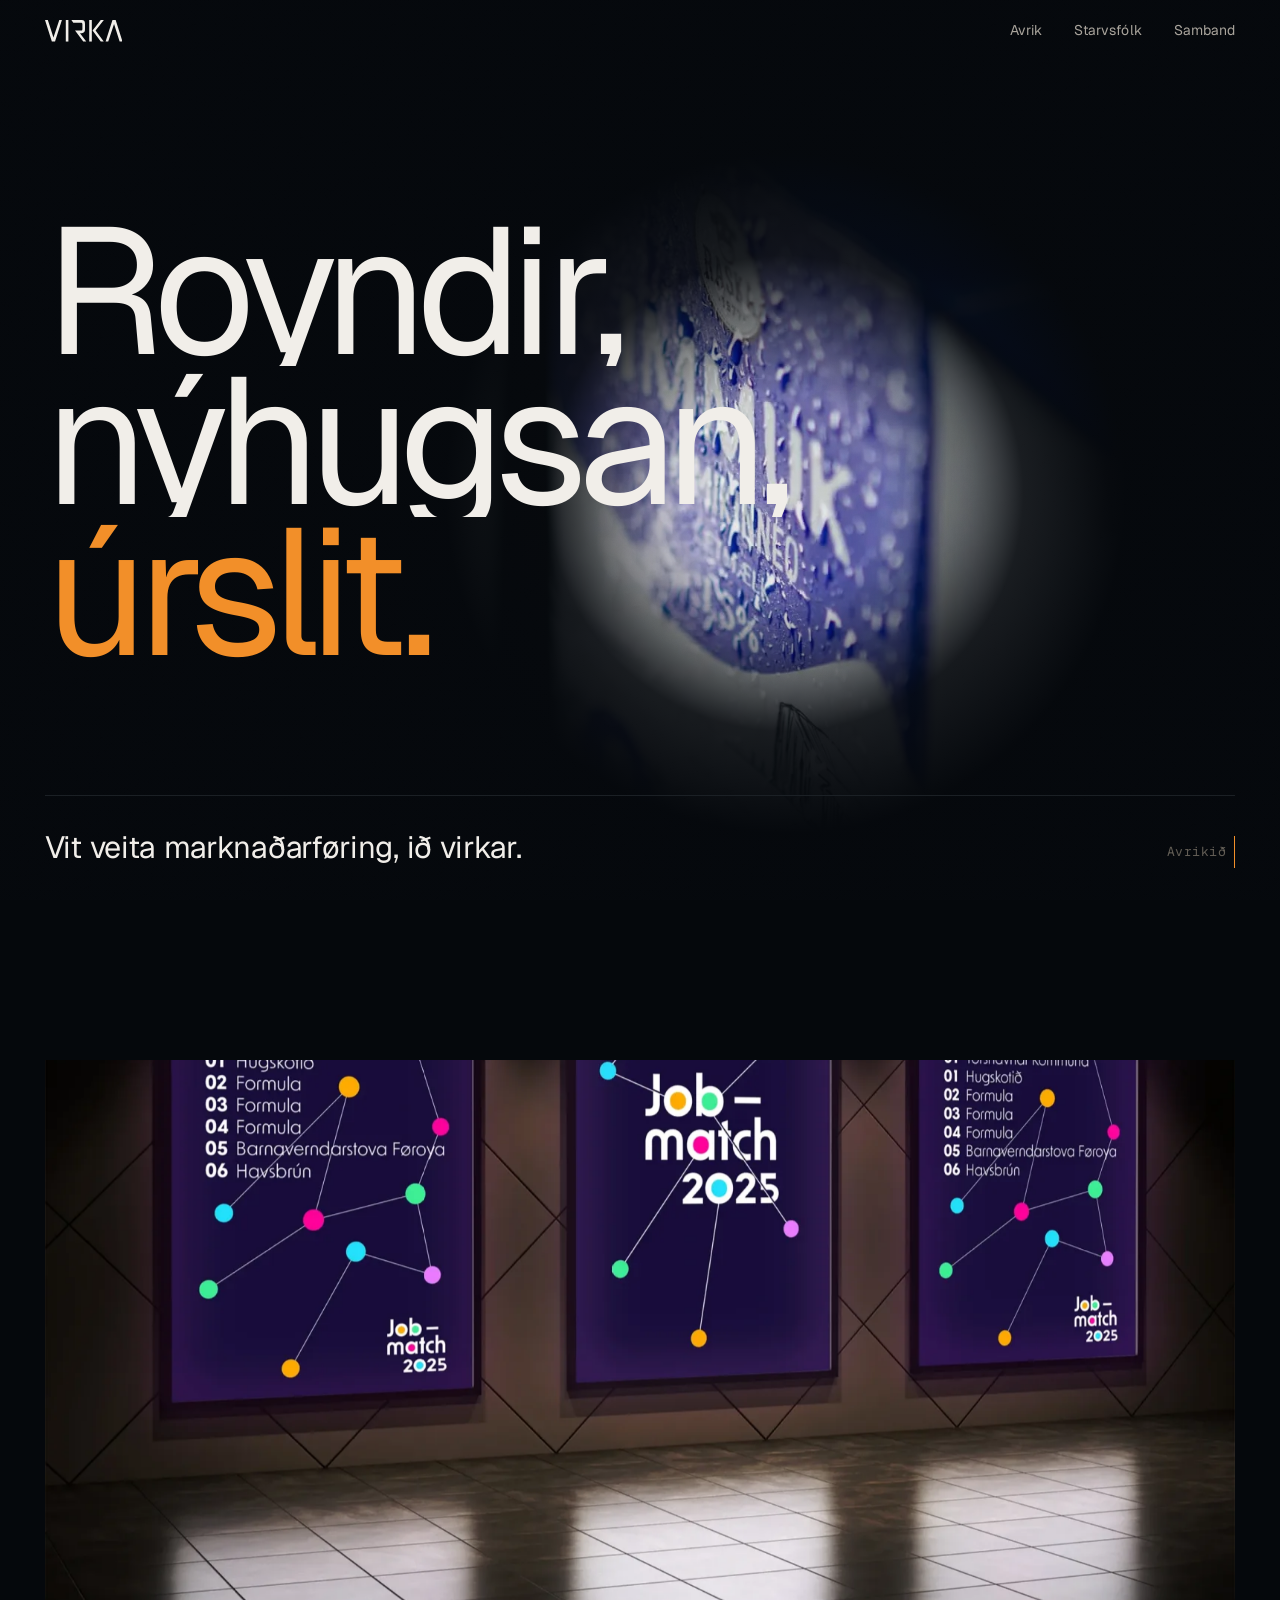
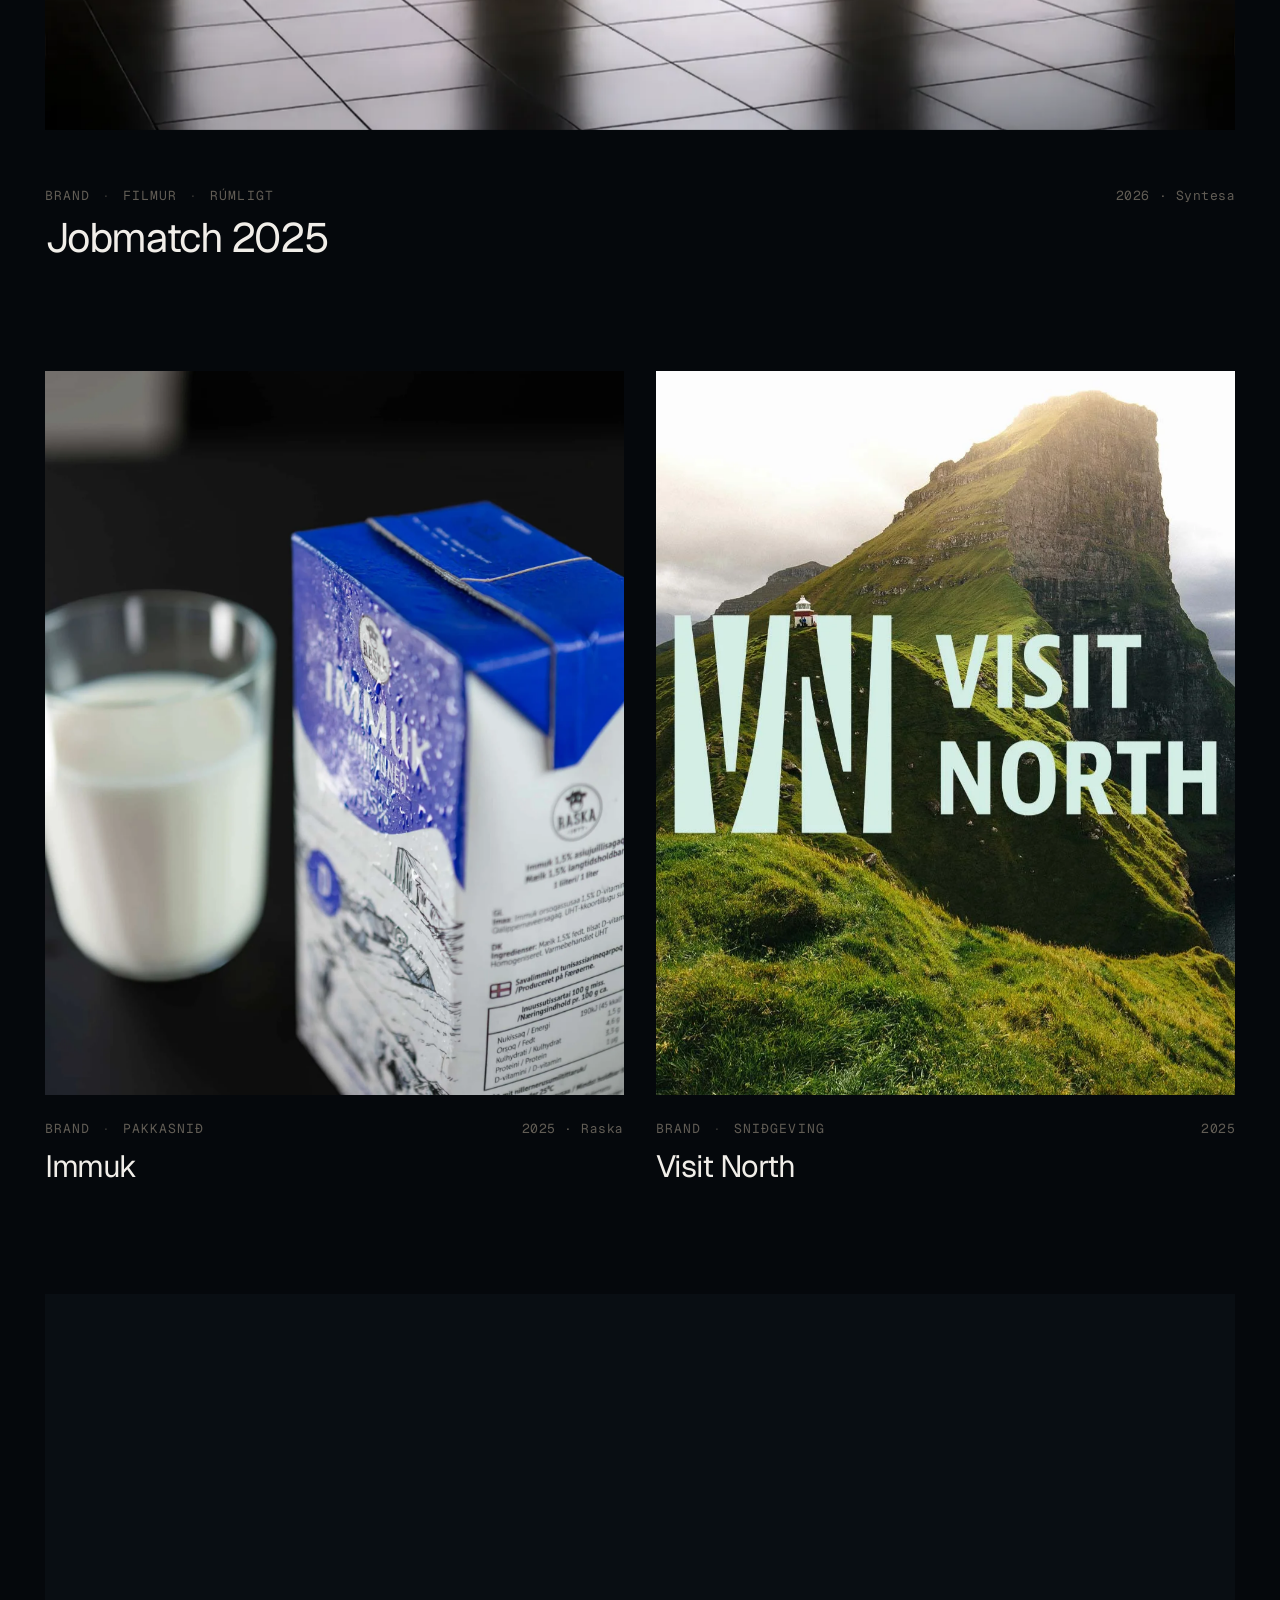
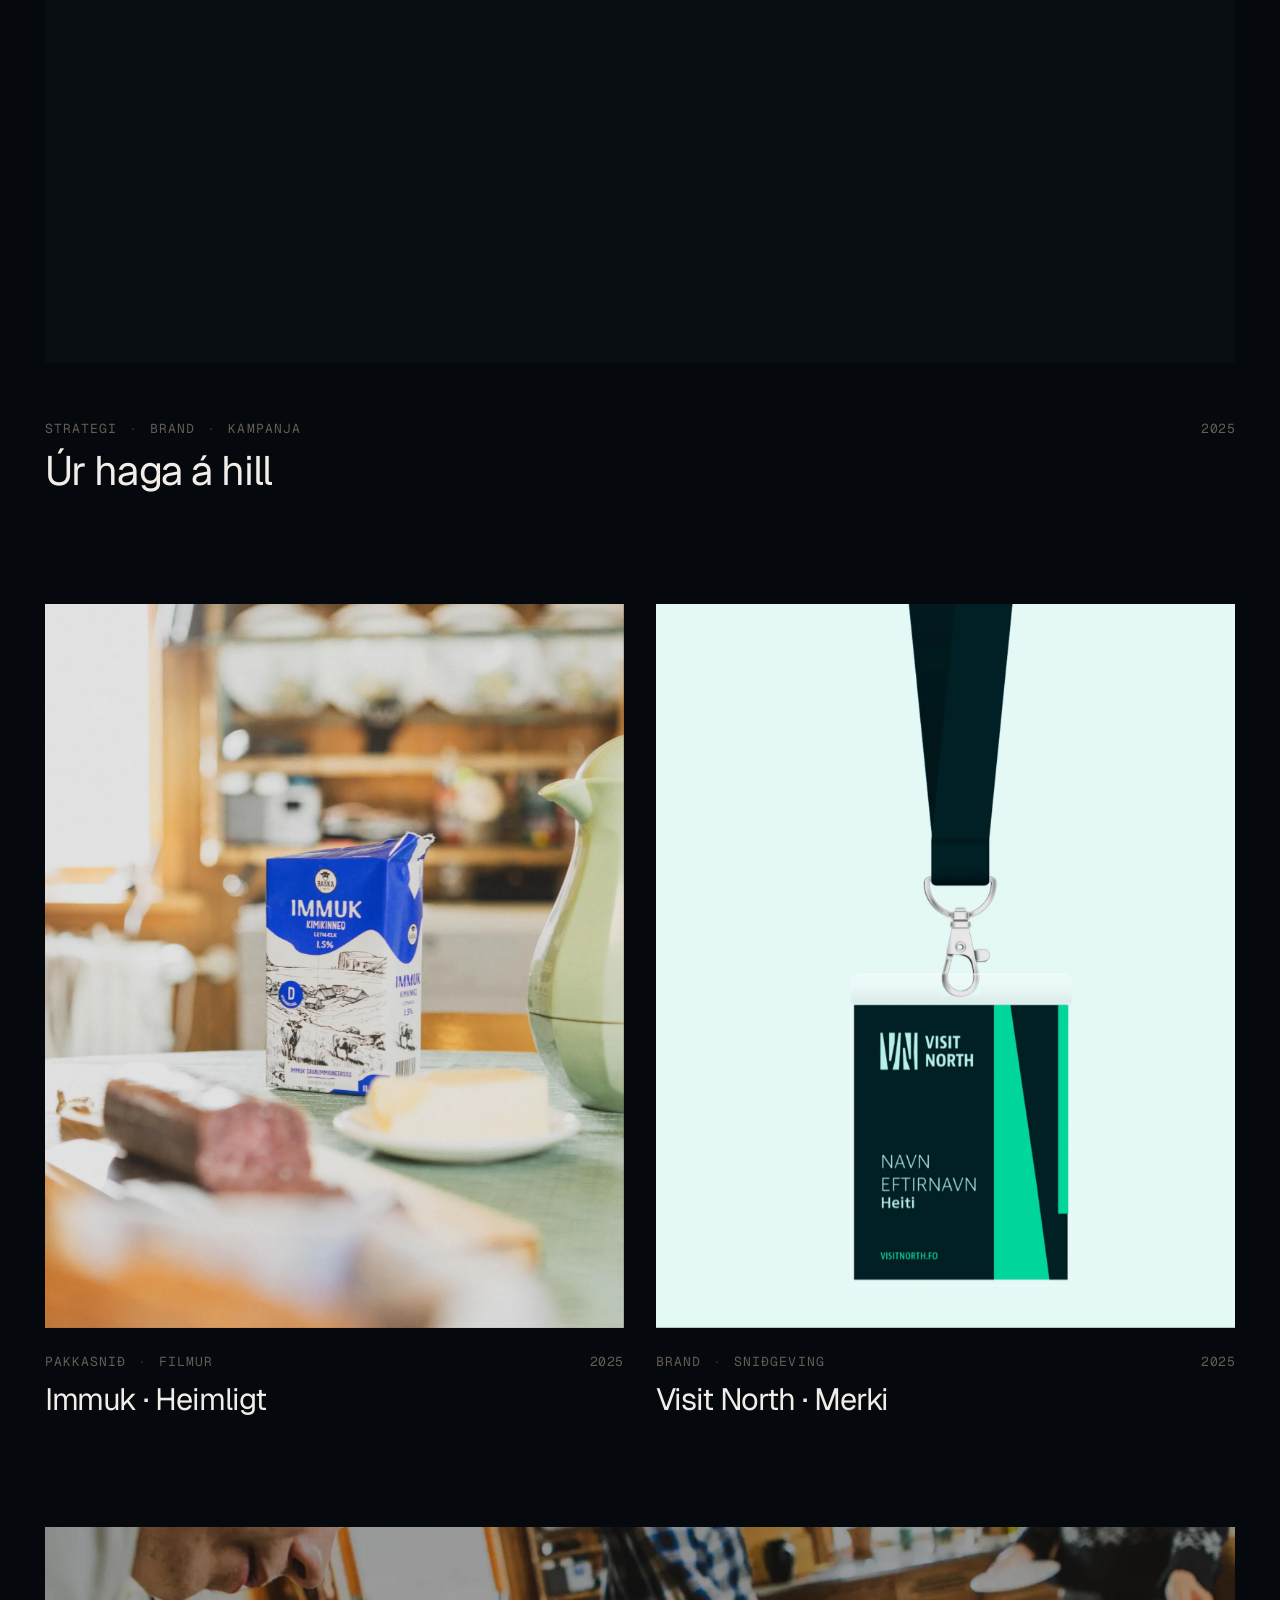
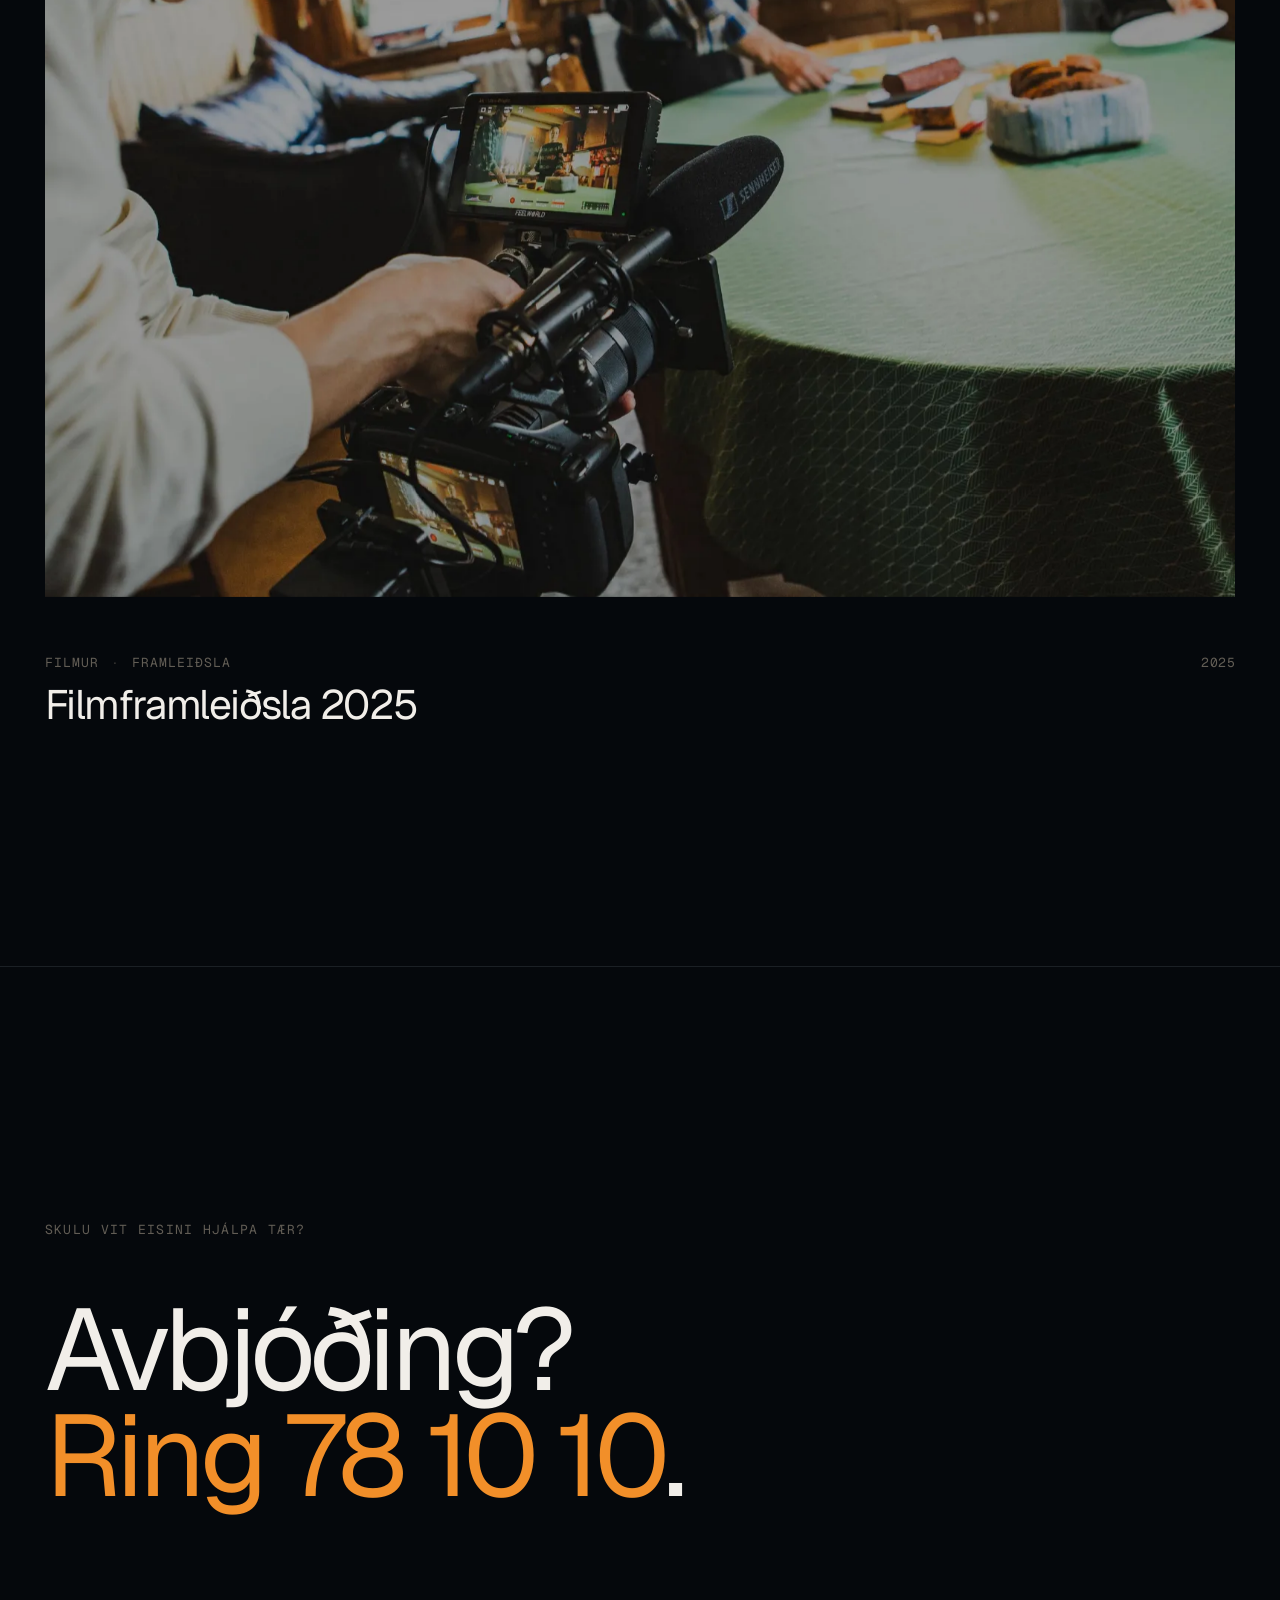
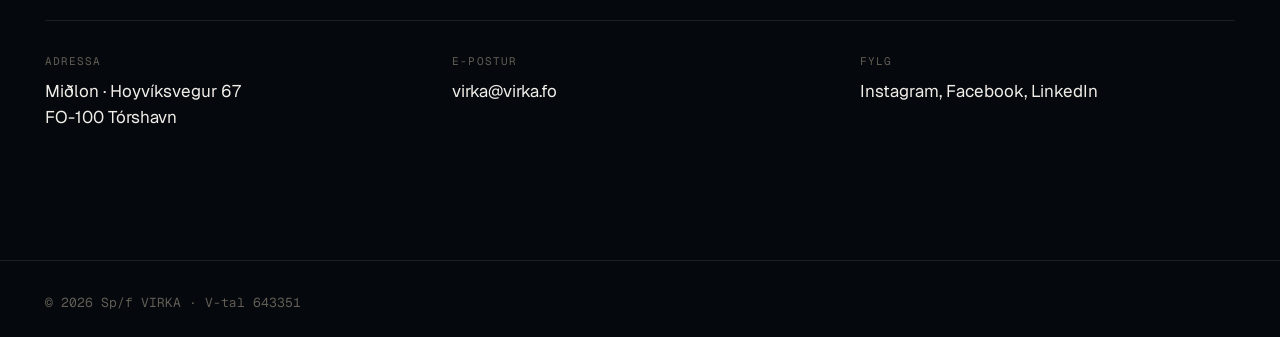
==== index.html @ 6a5b20ac "Add files via upload" ====
<!DOCTYPE html>
<html lang="fo">
<head>
<meta charset="UTF-8">
<meta name="viewport" content="width=device-width, initial-scale=1.0">
<title>VIRKA — Marknaðarføroyingar</title>
<meta name="description" content="Royndir, nýhugsan, úrslit. Marknaðarstovan í Tórshavn, ið veitir marknaðarføring, ið virkar.">
<meta property="og:title" content="VIRKA — Royndir, nýhugsan, úrslit.">
<meta property="og:description" content="Marknaðarstovan, ið veitir marknaðarføring, ið virkar.">
<meta property="og:type" content="website">
<meta name="theme-color" content="#181d27">
<meta name="view-transition" content="same-origin">
<link rel="icon" href="data:image/svg+xml,%3Csvg xmlns='http://www.w3.org/2000/svg' viewBox='0 0 32 32'%3E%3Crect width='32' height='32' rx='4' fill='%23181d27'/%3E%3Ctext x='16' y='22' text-anchor='middle' font-family='sans-serif' font-weight='500' font-size='17' fill='%23f0eadd'%3EV%3C/text%3E%3C/svg%3E">
<link rel="preconnect" href="https://fonts.googleapis.com">
<link rel="preconnect" href="https://fonts.gstatic.com" crossorigin>
<link href="https://fonts.googleapis.com/css2?family=Geist:wght@300;400;500;600&family=Geist+Mono:wght@400;500&display=swap" rel="stylesheet">
<link rel="stylesheet" href="styles.css">
</head>
<body>

<header class="site-header" role="banner">
  <a href="index.html" class="brand" aria-label="VIRKA, heim">
    <svg class="brand-logo" viewBox="0 0 804.24 224.01" fill="currentColor" aria-hidden="true">
      <path d="M362.9,136.19h18.42c24.49,0,33.45-14.23,33.45-40.14v-54.77c0-24.01-6.42-40.62-34.42-40.62h-106.78l19.98,26.94h78.22c13.52,0,16.31,4.65,16.31,18.68v44.79c0,14.6-2.63,18.19-14.92,18.19h-61.57l85.34,114.76h31.07l-65.09-87.82Z"/>
      <rect x="215.77" width="26.91" height="223.52"/>
      <polygon points="87.77 182.72 29.43 .08 0 .08 71.1 223.67 104.15 223.67 175.51 .08 148.27 .08 87.77 182.72"/>
      <rect x="458.77" width="26.9" height="223.52"/>
      <polygon points="578.72 .06 493.26 109.43 578.71 223.81 609.43 223.81 524.87 109.49 610.63 .41 578.72 .06"/>
      <polygon points="733.13 .08 700.08 .08 628.72 223.67 655.95 223.67 716.45 41.02 774.38 222.32 774.8 223.67 804.24 223.67 733.13 .08"/>
    </svg>
  </a>
  <nav class="nav" aria-label="Høvuðsleiðing">
    <a href="avrik.html">Avrik</a>
    <a href="#starvsfolk">Starvsfólk</a>
    <a href="#samband">Samband</a>
  </nav>
  <button class="menu-toggle" aria-label="Lat upp menu" aria-expanded="false">Menu</button>
</header>

<div class="mobile-nav" role="dialog" aria-modal="true" aria-label="Menu">
  <button class="mobile-nav-close">Lat aftur</button>
  <ul class="mobile-nav-list">
    <li><a href="index.html">Heim</a></li>
    <li><a href="avrik.html">Avrik</a></li>
    <li><a href="#starvsfolk">Starvsfólk</a></li>
    <li><a href="#samband">Samband</a></li>
  </ul>
</div>

<div class="hero-cursor" aria-hidden="true"></div>

<main>

  <!-- HERO -->
  <section class="hero" id="top">

    <div class="hero-reveal" aria-hidden="true">
      <video autoplay muted loop playsinline preload="metadata"
             poster="assets/cases/immuk-1.webp">
        <source src="assets/cases/immuk-video.mp4" type="video/mp4">
      </video>
    </div>

    <div class="hero-mask" aria-hidden="true"></div>
    <div class="hero-grain" aria-hidden="true"></div>

    <div class="hero-content">
      <h1 class="hero-display">
        <span class="line l1"><span>Royndir,</span></span>
        <span class="line l2"><span>nýhugsan,</span></span>
        <span class="line l3"><span class="accent">úrslit.</span></span>
      </h1>

      <div class="hero-foot">
        <p class="lead">
          Vit veita marknaðarføring, ið virkar.
        </p>
        <a href="#avrik" class="scroll-cue" aria-label="Skrolla til avrik">
          <span>Avrikið</span>
          <span class="line-down" aria-hidden="true"></span>
        </a>
      </div>
    </div>

    <span class="hero-hint" aria-hidden="true">Flyt músina — síggj avrikið</span>
  </section>

  <!-- WORK -->
  <section class="work" id="avrik" aria-label="Avrik">
    <div class="case-stack">

      <!-- 01: Full — Jobmatch with new poster cover image -->
      <article class="case-row reveal">
        <a href="jobmatch-2025.html" class="tile full" aria-label="Jobmatch 2025">
          <div class="tile-media transition-media-jobmatch">
            <img src="assets/cases/jm25-posters.webp" alt="Jobmatch 2025 lýsingaskíggjar" loading="lazy">
          </div>
        </a>
        <div class="tile-caption">
          <div class="left">
            <p class="tile-tag"><span>Brand</span><span>Filmur</span><span>Rúmligt</span></p>
            <h2 class="tile-title transition-title-jobmatch">Jobmatch 2025</h2>
          </div>
          <span class="tile-year">2026 · Syntesa</span>
        </div>
      </article>

      <!-- 02: Two-up — Immuk video + Visit North -->
      <div class="case-row two-up">

        <article class="reveal">
          <a href="#" class="tile portrait" aria-label="Immuk">
            <div class="tile-media transition-media-immuk">
              <video autoplay muted loop playsinline preload="metadata"
                     poster="assets/cases/immuk-1.webp">
                <source src="assets/cases/immuk-video.mp4" type="video/mp4">
              </video>
            </div>
          </a>
          <div class="tile-caption">
            <div class="left">
              <p class="tile-tag"><span>Brand</span><span>Pakkasnið</span></p>
              <h2 class="tile-title transition-title-immuk">Immuk</h2>
            </div>
            <span class="tile-year">2025 · Raska</span>
          </div>
        </article>

        <article class="reveal">
          <a href="visit-north.html" class="tile portrait" aria-label="Visit North">
            <div class="tile-media transition-media-visitnorth">
              <img src="assets/cases/visit-north-hero.webp" alt="Visit North brand" loading="lazy">
            </div>
          </a>
          <div class="tile-caption">
            <div class="left">
              <p class="tile-tag"><span>Brand</span><span>Sniðgeving</span></p>
              <h2 class="tile-title transition-title-visitnorth">Visit North</h2>
            </div>
            <span class="tile-year">2025</span>
          </div>
        </article>

      </div>

      <!-- 03: Full — Úr haga á hill -->
      <article class="case-row reveal">
        <a href="#" class="tile full" aria-label="Úr haga á hill">
          <div class="tile-media">
            <video autoplay muted loop playsinline preload="metadata">
              <source src="assets/cases/haga-video.mp4" type="video/mp4">
            </video>
          </div>
        </a>
        <div class="tile-caption">
          <div class="left">
            <p class="tile-tag"><span>Strategi</span><span>Brand</span><span>Kampanja</span></p>
            <h2 class="tile-title">Úr haga á hill</h2>
          </div>
          <span class="tile-year">2025</span>
        </div>
      </article>

      <!-- 04: Two-up — Immuk lifestyle + Visit North tote -->
      <div class="case-row two-up">

        <article class="reveal">
          <a href="#" class="tile portrait" aria-label="Immuk, heimligt">
            <div class="tile-media">
              <img src="assets/cases/immuk-2.webp" alt="Immuk pakka" loading="lazy">
            </div>
          </a>
          <div class="tile-caption">
            <div class="left">
              <p class="tile-tag"><span>Pakkasnið</span><span>Filmur</span></p>
              <h2 class="tile-title">Immuk · Heimligt</h2>
            </div>
            <span class="tile-year">2025</span>
          </div>
        </article>

        <article class="reveal">
          <a href="visit-north.html" class="tile portrait" aria-label="Visit North merki">
            <div class="tile-media">
              <img src="assets/cases/visit-north-tote.webp" alt="Visit North poki" loading="lazy">
            </div>
          </a>
          <div class="tile-caption">
            <div class="left">
              <p class="tile-tag"><span>Brand</span><span>Sniðgeving</span></p>
              <h2 class="tile-title">Visit North · Merki</h2>
            </div>
            <span class="tile-year">2025</span>
          </div>
        </article>

      </div>

      <!-- 05: Full — Production -->
      <article class="case-row reveal">
        <a href="#" class="tile full" aria-label="Filmframleiðsla">
          <div class="tile-media">
            <img src="assets/cases/production.webp" alt="Filmframleiðsla hjá VIRKA" loading="lazy">
          </div>
        </a>
        <div class="tile-caption">
          <div class="left">
            <p class="tile-tag"><span>Filmur</span><span>Framleiðsla</span></p>
            <h2 class="tile-title">Filmframleiðsla 2025</h2>
          </div>
          <span class="tile-year">2025</span>
        </div>
      </article>

    </div>
  </section>

  <!-- CONTACT -->
  <section class="contact" id="samband">
    <div class="shell">
      <p class="contact-eyebrow">Skulu vit eisini hjálpa tær?</p>
      <h2 class="contact-title">
        Avbjóðing? <a href="tel:+298781010">Ring 78 10 10</a>.
      </h2>
      <dl class="contact-meta">
        <div>
          <dt>Adressa</dt>
          <dd>Miðlon · Hoyvíksvegur 67<br>FO-100 Tórshavn</dd>
        </div>
        <div>
          <dt>E-postur</dt>
          <dd><a href="mailto:virka@virka.fo">virka@virka.fo</a></dd>
        </div>
        <div>
          <dt>Fylg</dt>
          <dd>
            <a href="https://www.instagram.com/virka.fo/">Instagram</a>,
            <a href="https://www.facebook.com/virkapromo">Facebook</a>,
            <a href="https://www.linkedin.com/company/virka-marknadarforoyingar">LinkedIn</a>
          </dd>
        </div>
      </dl>
    </div>
  </section>

</main>

<!-- STARVSFÓLK overlay — opens via #starvsfolk anchor -->
<aside class="staff-overlay" id="starvsfolk" role="dialog" aria-modal="true" aria-label="Starvsfólk" tabindex="-1">

  <div class="staff-overlay-scrim" aria-hidden="true"></div>

  <div class="staff-overlay-sheet">

    <header class="staff-overlay-head">
      <p class="eyebrow">Starvsfólk · níggju fólk</p>
      <a href="#" class="staff-overlay-close" aria-label="Lat aftur">
        <span>Lat aftur</span>
        <svg width="16" height="16" viewBox="0 0 16 16" aria-hidden="true">
          <path d="M3 3 L13 13 M13 3 L3 13" stroke="currentColor" stroke-width="1.25" fill="none" stroke-linecap="round"/>
        </svg>
      </a>
    </header>

    <div class="staff-overlay-hero">
      <h2 class="staff-title">Fólkini<br>handan verkið.</h2>
      <p class="staff-intro">
        Ein lítil bólkur av fólki við stórum hugskotum. Hvør og ein við sínum
        royndum, áhugamálum og sínum egna sniði.
      </p>
    </div>

    <div class="staff-grid">

      <article class="staff-card">
        <div class="staff-photo">
          <img class="photo-base"  src="assets/staff/bardur.webp"        alt="Bárður Mikkelsen" loading="lazy">
          <img class="photo-hover" src="assets/staff/bardur-hover.webp"  alt="" loading="lazy" aria-hidden="true">
        </div>
        <div class="staff-caption">
          <p class="staff-name">Bárður Mikkelsen</p>
          <p class="staff-role">Sniðgevi</p>
          <p class="staff-contact">
            <a href="tel:+298781013">78 10 13</a><br>
            <a href="mailto:bm@virka.fo">bm@virka.fo</a>
          </p>
        </div>
      </article>

      <article class="staff-card">
        <div class="staff-photo">
          <img class="photo-base"  src="assets/staff/benjamin.webp"        alt="Benjamin Hansen" loading="lazy">
          <img class="photo-hover" src="assets/staff/benjamin-hover.webp"  alt="" loading="lazy" aria-hidden="true">
        </div>
        <div class="staff-caption">
          <p class="staff-name">Benjamin Hansen</p>
          <p class="staff-role">Sniðgevi</p>
          <p class="staff-contact">
            <a href="tel:+298781029">78 10 29</a><br>
            <a href="mailto:bh@virka.fo">bh@virka.fo</a>
          </p>
        </div>
      </article>

      <article class="staff-card">
        <div class="staff-photo">
          <img class="photo-base"  src="assets/staff/hans.webp"        alt="Hans Ravnsfjall" loading="lazy">
          <img class="photo-hover" src="assets/staff/hans-hover.webp"  alt="" loading="lazy" aria-hidden="true">
        </div>
        <div class="staff-caption">
          <p class="staff-name">Hans Ravnsfjall</p>
          <p class="staff-role">Talgildar loysnir</p>
          <p class="staff-contact">
            <a href="tel:+298781011">78 10 11</a><br>
            <a href="mailto:hr@virka.fo">hr@virka.fo</a>
          </p>
        </div>
      </article>

      <article class="staff-card">
        <div class="staff-photo">
          <img class="photo-base"  src="assets/staff/janus.webp"        alt="Janus Kampmann" loading="lazy">
          <img class="photo-hover" src="assets/staff/janus-hover.webp"  alt="" loading="lazy" aria-hidden="true">
        </div>
        <div class="staff-caption">
          <p class="staff-name">Janus Kampmann</p>
          <p class="staff-role">Sniðgevi</p>
          <p class="staff-contact">
            <a href="tel:+298781015">78 10 15</a><br>
            <a href="mailto:jk@virka.fo">jk@virka.fo</a>
          </p>
        </div>
      </article>

      <article class="staff-card">
        <div class="staff-photo">
          <img class="photo-base"  src="assets/staff/johanna.webp"        alt="Jóhanna Langgaard" loading="lazy">
          <img class="photo-hover" src="assets/staff/johanna-hover.webp"  alt="" loading="lazy" aria-hidden="true">
        </div>
        <div class="staff-caption">
          <p class="staff-name">Jóhanna Langgaard</p>
          <p class="staff-role">Talgild konseptmenning</p>
          <p class="staff-contact">
            <a href="tel:+298781022">78 10 22</a><br>
            <a href="mailto:jl@virka.fo">jl@virka.fo</a>
          </p>
        </div>
      </article>

      <article class="staff-card">
        <div class="staff-photo">
          <img class="photo-base"  src="assets/staff/mary.webp"        alt="Marý Jensen" loading="lazy">
          <img class="photo-hover" src="assets/staff/mary-hover.webp"  alt="" loading="lazy" aria-hidden="true">
        </div>
        <div class="staff-caption">
          <p class="staff-name">Marý Jensen</p>
          <p class="staff-role">Sniðgevi (lærlingur)</p>
          <p class="staff-contact">
            <a href="tel:+298781016">78 10 16</a><br>
            <a href="mailto:mj@virka.fo">mj@virka.fo</a>
          </p>
        </div>
      </article>

      <article class="staff-card">
        <div class="staff-photo">
          <img class="photo-base"  src="assets/staff/rokur.webp"        alt="Rókur J. Jakobsen" loading="lazy">
          <img class="photo-hover" src="assets/staff/rokur-hover.webp"  alt="" loading="lazy" aria-hidden="true">
        </div>
        <div class="staff-caption">
          <p class="staff-name">Rókur J. Jakobsen</p>
          <p class="staff-role">Stjóri</p>
          <p class="staff-contact">
            <a href="tel:+298781020">78 10 20</a><br>
            <a href="mailto:rjj@virka.fo">rjj@virka.fo</a>
          </p>
        </div>
      </article>

      <article class="staff-card">
        <div class="staff-photo">
          <img class="photo-base"  src="assets/staff/sarah.webp"        alt="Sarah Vejbæk" loading="lazy">
          <img class="photo-hover" src="assets/staff/sarah-hover.webp"  alt="" loading="lazy" aria-hidden="true">
        </div>
        <div class="staff-caption">
          <p class="staff-name">Sarah Vejbæk</p>
          <p class="staff-role">Sniðgevi (lærlingur)</p>
          <p class="staff-contact">
            <a href="tel:+298781014">78 10 14</a><br>
            <a href="mailto:sv@virka.fo">sv@virka.fo</a>
          </p>
        </div>
      </article>

      <article class="staff-card">
        <div class="staff-photo">
          <img class="photo-base"  src="assets/staff/torkil.webp"        alt="Torkil Johannesen" loading="lazy">
          <img class="photo-hover" src="assets/staff/torkil-hover.webp"  alt="" loading="lazy" aria-hidden="true">
        </div>
        <div class="staff-caption">
          <p class="staff-name">Torkil Johannesen</p>
          <p class="staff-role">Ráðgevi</p>
          <p class="staff-contact">
            <a href="tel:+298781010">78 10 10</a><br>
            <a href="mailto:tj@virka.fo">tj@virka.fo</a>
          </p>
        </div>
      </article>

    </div>

    <div class="staff-overlay-foot">
      <p>
        Burdi tú verið við? Vit eru altíð áhugaði at hoyra frá fólki við góðum
        hugskotum. <a href="mailto:virka@virka.fo">Skriva til okkara.</a>
      </p>
    </div>

  </div>
</aside>

<footer class="site-footer">
  <div class="footer-base">
    <span>© 2026 Sp/f VIRKA · V-tal 643351</span>
  </div>
</footer>

<script src="script.js"></script>
</body>
</html>
---- styles.css ----
/* =========================================================
   VIRKA — minimalist dark, spotlight hero, case-led
   ========================================================= */

:root {
  --bg:           oklch(13% 0.012 250);
  --bg-2:         oklch(16% 0.014 250);
  --ink:          oklch(95% 0.008 80);
  --ink-2:        oklch(72% 0.012 80);
  --ink-3:        oklch(48% 0.014 80);
  --rule:         oklch(24% 0.012 250);
  --accent:       oklch(74% 0.16 60);

  --font-sans:    "Geist", ui-sans-serif, system-ui, -apple-system, "Segoe UI", sans-serif;
  --font-mono:    "Geist Mono", ui-monospace, "SF Mono", Menlo, monospace;

  --t-eyebrow:    0.6875rem;
  --t-small:      0.8125rem;
  --t-body:       1.0625rem;
  --t-lead:       clamp(1.5rem, 2.4vw, 2rem);
  --t-h2:         clamp(2.5rem, 6vw, 5rem);
  --t-h1:         clamp(3rem, 9vw, 8rem);
  --t-display:    clamp(4rem, 14vw, 16rem);

  --s-1: 0.25rem; --s-2: 0.5rem; --s-3: 0.75rem; --s-4: 1rem;
  --s-5: 1.5rem;  --s-6: 2rem;   --s-8: 3.5rem;  --s-10: 5rem;
  --s-12: 7rem;   --s-16: 10rem; --s-20: 15rem;

  --gutter: clamp(1.25rem, 3.5vw, 3rem);
  --max:    1760px;

  --ease-out-quart: cubic-bezier(0.25, 1, 0.5, 1);
  --ease-out-quint: cubic-bezier(0.22, 1, 0.36, 1);

  --mx: 50%;
  --my: 50%;
  --spot-r: 340px;
}

*, *::before, *::after { box-sizing: border-box; }
html { scroll-behavior: smooth; -webkit-text-size-adjust: 100%; }

body {
  margin: 0;
  background: var(--bg);
  color: var(--ink);
  font-family: var(--font-sans);
  font-size: var(--t-body);
  line-height: 1.55;
  font-feature-settings: "ss01", "cv11";
  -webkit-font-smoothing: antialiased;
  -moz-osx-font-smoothing: grayscale;
  overflow-x: hidden;
}

img, video { display: block; max-width: 100%; height: auto; }
a { color: inherit; text-decoration: none; }
button { font: inherit; cursor: pointer; background: none; border: none; color: inherit; padding: 0; }

::selection { background: var(--accent); color: var(--bg); }
:focus { outline: none; }
:focus-visible { outline: 1.5px solid var(--accent); outline-offset: 4px; border-radius: 2px; }

.shell {
  width: 100%;
  max-width: var(--max);
  margin: 0 auto;
  padding-inline: var(--gutter);
  position: relative;
  z-index: 2;
}

.eyebrow {
  font-family: var(--font-mono);
  font-size: var(--t-eyebrow);
  text-transform: uppercase;
  letter-spacing: 0.14em;
  font-weight: 500;
  color: var(--ink-3);
}

/* =========================================================
   Header — wordmark left, nav inline right, no chrome decoration
   ========================================================= */

.site-header {
  position: fixed;
  inset: 0 0 auto 0;
  z-index: 50;
  padding: var(--s-4) var(--gutter);
  display: flex;
  align-items: center;
  justify-content: space-between;
  gap: var(--s-6);
  color: var(--ink);
  transition: background 0.4s var(--ease-out-quart), border-color 0.4s var(--ease-out-quart);
  border-bottom: 1px solid transparent;
}

.site-header.bg {
  background: color-mix(in oklch, var(--bg) 78%, transparent);
  backdrop-filter: blur(20px) saturate(1.4);
  -webkit-backdrop-filter: blur(20px) saturate(1.4);
  border-bottom-color: var(--rule);
}

.brand {
  display: inline-flex;
  align-items: center;
  color: var(--ink);
  line-height: 1;
}

.brand-logo {
  display: block;
  height: 1.35rem;
  width: auto;
}

@media (max-width: 720px) {
  .brand-logo { height: 1.1rem; }
}

/* Subtitle removed — wordmark stands alone */
.brand .mark { display: none; }

.nav {
  display: flex;
  gap: var(--s-6);
}

.nav a {
  font-size: 0.875rem;
  letter-spacing: 0.005em;
  padding: 4px 0;
  color: var(--ink-2);
  transition: color 0.3s var(--ease-out-quart);
}

.nav a:hover { color: var(--ink); }

.nav a[aria-current="page"] { color: var(--ink); }

/* Phone CTA and live dot removed — phone lives in the Contact section */
.nav-cta { display: none; }

.menu-toggle { display: none; }

@media (max-width: 720px) {
  .nav { display: none; }
  .menu-toggle {
    display: inline-flex;
    align-items: center;
    font-size: 0.875rem;
    letter-spacing: 0.005em;
    color: var(--ink-2);
    padding: 4px 0;
  }
  .menu-toggle:hover { color: var(--ink); }
}

@keyframes pulse {
  0%, 100% { transform: scale(1); opacity: 1; }
  50%      { transform: scale(1.5); opacity: 0.55; }
}

.mobile-nav {
  display: none;
  position: fixed; inset: 0;
  background: var(--bg);
  z-index: 60;
  padding: 5rem var(--gutter) var(--s-6);
  flex-direction: column;
  justify-content: space-between;
}

.mobile-nav[data-open="true"] { display: flex; }

.mobile-nav-list {
  list-style: none; margin: 0; padding: 0;
  display: flex; flex-direction: column; gap: var(--s-4);
}

.mobile-nav-list a {
  font-size: clamp(2.5rem, 10vw, 3.5rem);
  font-weight: 400;
  letter-spacing: -0.03em;
  line-height: 1;
}

.mobile-nav-close {
  position: absolute;
  top: var(--s-4); right: var(--gutter);
  font-size: var(--t-small);
  letter-spacing: 0.06em;
  text-transform: uppercase;
}

/* =========================================================
   HERO — spotlight, now over immuk-video
   ========================================================= */

.hero {
  position: relative;
  min-height: 100svh;
  padding: 5.5rem var(--gutter) var(--s-6);
  display: grid;
  grid-template-rows: 1fr auto;
  overflow: hidden;
  cursor: none;
}

@media (max-width: 880px), (hover: none) {
  .hero { cursor: auto; }
}

.hero-reveal {
  position: absolute;
  inset: 0;
  z-index: 0;
  pointer-events: none;
  background: var(--bg);
  overflow: hidden;
}

.hero-reveal video,
.hero-reveal img {
  width: 100%;
  height: 100%;
  object-fit: cover;
  filter: contrast(1.05) saturate(0.9) brightness(0.92);
}

.hero-mask {
  position: absolute;
  inset: 0;
  z-index: 1;
  pointer-events: none;
  background:
    radial-gradient(
      circle var(--spot-r) at var(--mx) var(--my),
      transparent 0%,
      transparent 30%,
      color-mix(in oklch, var(--bg) 90%, transparent) 70%,
      var(--bg) 100%
    );
}

.hero-grain {
  position: absolute; inset: 0;
  z-index: 2;
  pointer-events: none;
  background-image: url("data:image/svg+xml;utf8,<svg xmlns='http://www.w3.org/2000/svg' width='200' height='200'><filter id='n'><feTurbulence type='fractalNoise' baseFrequency='0.85' numOctaves='2' stitchTiles='stitch'/><feColorMatrix values='0 0 0 0 0.95  0 0 0 0 0.92  0 0 0 0 0.85  0 0 0 0.06 0'/></filter><rect width='100%' height='100%' filter='url(%23n)'/></svg>");
  opacity: 0.4;
  mix-blend-mode: overlay;
}

.hero-cursor {
  position: fixed;
  z-index: 55;
  width: 28px; height: 28px;
  border: 1px solid color-mix(in oklch, var(--accent) 70%, white);
  border-radius: 50%;
  pointer-events: none;
  top: 0; left: 0;
  transform: translate3d(-100px, -100px, 0);
  mix-blend-mode: difference;
  opacity: 0;
  transition: opacity 0.3s var(--ease-out-quart), width 0.3s var(--ease-out-quart), height 0.3s var(--ease-out-quart);
}

.hero-cursor.show { opacity: 1; }
.hero-cursor.over-link { width: 56px; height: 56px; }

@media (max-width: 880px), (hover: none) {
  .hero-cursor { display: none; }
}

.hero-hint {
  position: absolute;
  z-index: 5;
  bottom: var(--s-6);
  right: var(--gutter);
  font-family: var(--font-mono);
  font-size: var(--t-small);
  color: var(--ink-2);
  letter-spacing: 0.04em;
  pointer-events: none;
  opacity: 0;
  animation: hint 7s 1.2s var(--ease-out-quart) forwards;
}

.hero-hint::before {
  content: "✦ ";
  color: var(--accent);
  margin-right: 4px;
}

@keyframes hint {
  0%   { opacity: 0; transform: translateY(8px); }
  14%  { opacity: 1; transform: translateY(0); }
  78%  { opacity: 1; }
  100% { opacity: 0; transform: translateY(0); }
}

.hero-content {
  position: relative;
  z-index: 3;
  display: grid;
  grid-template-rows: 1fr auto;
  height: 100%;
  pointer-events: none;
}

.hero-content > * { pointer-events: auto; }

.hero-display {
  font-size: var(--t-display);
  line-height: 0.84;
  letter-spacing: -0.055em;
  font-weight: 400;
  margin: 0;
  align-self: center;
  padding: var(--s-8) 0;
  pointer-events: none;
}

.hero-display .line {
  display: block;
  overflow: hidden;
  position: relative;
}

.hero-display .line > span {
  display: inline-block;
  transform: translateY(110%);
  animation: rise 1.3s var(--ease-out-quint) forwards;
}

.hero-display .line.l1 > span { animation-delay: 0.10s; }
.hero-display .line.l2 > span { animation-delay: 0.24s; }
.hero-display .line.l3 > span { animation-delay: 0.38s; }
.hero-display .line.l3 .accent { color: var(--accent); }

@keyframes rise { to { transform: translateY(0); } }

.hero-foot {
  display: grid;
  grid-template-columns: minmax(0, 1fr) auto;
  gap: var(--s-6);
  padding-top: var(--s-6);
  border-top: 1px solid var(--rule);
  align-items: end;
  opacity: 0;
  animation: fade-rise 1s 0.85s var(--ease-out-quart) forwards;
}

.hero-foot .lead {
  font-size: var(--t-lead);
  line-height: 1.3;
  max-width: 36ch;
  letter-spacing: -0.01em;
  margin: 0;
  color: var(--ink);
  font-weight: 400;
}

.hero-foot .scroll-cue {
  font-family: var(--font-mono);
  font-size: var(--t-small);
  color: var(--ink-3);
  letter-spacing: 0.04em;
  display: inline-flex;
  align-items: center;
  gap: var(--s-2);
}

.hero-foot .scroll-cue .line-down {
  display: inline-block;
  width: 1px; height: 32px;
  background: var(--rule);
  position: relative;
  overflow: hidden;
}

.hero-foot .scroll-cue .line-down::after {
  content: "";
  position: absolute;
  inset: 0;
  background: var(--accent);
  animation: scroll-line 2s var(--ease-out-quart) infinite;
}

@keyframes scroll-line {
  0%   { transform: translateY(-100%); }
  60%  { transform: translateY(100%); }
  100% { transform: translateY(100%); }
}

@keyframes fade-rise {
  from { opacity: 0; transform: translateY(20px); }
  to   { opacity: 1; transform: translateY(0); }
}

@media (max-width: 760px) {
  .hero { padding-top: 4.5rem; min-height: 88svh; }
  .hero-foot { grid-template-columns: 1fr; }
  .hero-foot .scroll-cue { display: none; }
}

/* =========================================================
   WORK — case tiles
   ========================================================= */

.work {
  padding: var(--s-16) 0 var(--s-20);
  position: relative;
  z-index: 2;
}

.case-stack {
  display: flex;
  flex-direction: column;
  gap: var(--s-12);
  padding-inline: var(--gutter);
  max-width: var(--max);
  margin: 0 auto;
}

.case-row { display: grid; grid-template-columns: 1fr; gap: var(--s-6); }

.case-row.two-up {
  grid-template-columns: 1fr 1fr;
  gap: var(--s-6);
}

@media (max-width: 880px) {
  .case-stack { gap: var(--s-10); }
  .case-row.two-up { grid-template-columns: 1fr; gap: var(--s-10); }
}

.tile {
  position: relative;
  display: block;
  overflow: hidden;
  background: var(--bg-2);
  isolation: isolate;
}

.tile.full     { aspect-ratio: 16 / 9; }
.tile.portrait { aspect-ratio: 4 / 5; }

@media (max-width: 880px) {
  .tile.full, .tile.portrait { aspect-ratio: 4 / 5; }
}

.tile-media {
  position: absolute;
  inset: 0;
  width: 100%; height: 100%;
  z-index: 1;
}

.tile-media img,
.tile-media video {
  width: 100%; height: 100%;
  object-fit: cover;
  transition: transform 1.6s var(--ease-out-quart);
  will-change: transform;
}

.tile:hover .tile-media img,
.tile:hover .tile-media video { transform: scale(1.04); }

.tile-caption {
  margin-top: var(--s-5);
  display: flex;
  align-items: baseline;
  justify-content: space-between;
  gap: var(--s-4);
}

.tile-caption .left {
  display: flex;
  flex-direction: column;
  gap: var(--s-3);
}

.tile-tag {
  font-family: var(--font-mono);
  font-size: var(--t-small);
  text-transform: uppercase;
  letter-spacing: 0.08em;
  color: var(--ink-3);
  margin: 0;
  display: flex;
  gap: var(--s-3);
  flex-wrap: wrap;
}

.tile-tag span:not(:last-child)::after {
  content: "·";
  margin-left: var(--s-3);
  color: var(--ink-3);
  opacity: 0.5;
}

.tile-title {
  font-size: clamp(1.875rem, 3.2vw, 3.25rem);
  font-weight: 400;
  letter-spacing: -0.035em;
  line-height: 1;
  margin: 0;
  color: var(--ink);
  position: relative;
  display: inline-block;
}

.tile-title::after {
  content: "";
  position: absolute;
  inset: auto 0 -4px 0;
  height: 1px;
  background: currentColor;
  transform: scaleX(0);
  transform-origin: left center;
  transition: transform 0.7s var(--ease-out-quart);
}

.tile:hover .tile-title::after { transform: scaleX(1); }

.tile-year {
  font-family: var(--font-mono);
  font-size: var(--t-small);
  color: var(--ink-3);
  letter-spacing: 0.04em;
  font-variant-numeric: tabular-nums;
  white-space: nowrap;
}

.case-row.two-up .tile-title {
  font-size: clamp(1.5rem, 2.4vw, 2.5rem);
}

.reveal {
  opacity: 0;
  transform: translateY(48px);
  transition:
    opacity 1.3s var(--ease-out-quart),
    transform 1.3s var(--ease-out-quart);
}
.reveal.in { opacity: 1; transform: translateY(0); }

/* =========================================================
   Contact
   ========================================================= */

.contact {
  padding: var(--s-20) 0 var(--s-12);
  border-top: 1px solid var(--rule);
  position: relative;
  z-index: 2;
}

.contact-eyebrow {
  font-family: var(--font-mono);
  font-size: var(--t-small);
  letter-spacing: 0.1em;
  text-transform: uppercase;
  color: var(--ink-3);
  margin-bottom: var(--s-8);
}

.contact-title {
  font-size: clamp(2.75rem, 9vw, 8.5rem);
  font-weight: 400;
  letter-spacing: -0.05em;
  line-height: 0.92;
  margin: 0 0 var(--s-12);
  max-width: 14ch;
}

.contact-title a {
  position: relative;
  display: inline-block;
  color: var(--accent);
}

.contact-title a::after {
  content: "";
  position: absolute;
  inset: auto 0 0.08em 0;
  height: 2px;
  background: currentColor;
  transform: scaleX(0);
  transform-origin: left center;
  transition: transform 0.6s var(--ease-out-quart);
}

.contact-title a:hover::after { transform: scaleX(1); }

.contact-meta {
  display: grid;
  grid-template-columns: repeat(3, 1fr);
  gap: var(--s-6);
  padding-top: var(--s-6);
  border-top: 1px solid var(--rule);
}

.contact-meta dt {
  font-family: var(--font-mono);
  font-size: var(--t-eyebrow);
  text-transform: uppercase;
  letter-spacing: 0.1em;
  color: var(--ink-3);
  margin-bottom: var(--s-2);
}

.contact-meta dd { font-size: var(--t-body); margin: 0; color: var(--ink); }
.contact-meta dd a:hover { color: var(--accent); }

@media (max-width: 760px) {
  .contact-meta { grid-template-columns: 1fr; gap: var(--s-4); }
}

/* =========================================================
   Footer
   ========================================================= */

.site-footer {
  padding: var(--s-6) 0 var(--s-5);
  border-top: 1px solid var(--rule);
  font-size: var(--t-small);
  color: var(--ink-3);
  position: relative;
  z-index: 2;
}

.footer-base {
  display: flex;
  align-items: center;
  font-family: var(--font-mono);
  padding-inline: var(--gutter);
  max-width: var(--max);
  margin: 0 auto;
}

.footer-base a:hover { color: var(--ink); }

@media (max-width: 760px) {
  .footer-base { flex-direction: column; gap: var(--s-2); align-items: flex-start; }
}

/* =========================================================
   STARVSFÓLK — overlay (sheet)
   ========================================================= */

.staff-overlay {
  position: fixed;
  inset: 0;
  z-index: 70;
  display: grid;
  pointer-events: none;
  visibility: hidden;
}

.staff-overlay[data-open="true"] {
  pointer-events: auto;
  visibility: visible;
}

.staff-overlay-scrim {
  position: absolute;
  inset: 0;
  background: color-mix(in oklch, var(--bg) 70%, transparent);
  backdrop-filter: blur(8px);
  -webkit-backdrop-filter: blur(8px);
  opacity: 0;
  transition: opacity 0.5s var(--ease-out-quart);
}

.staff-overlay[data-open="true"] .staff-overlay-scrim { opacity: 1; }

.staff-overlay-sheet {
  position: relative;
  margin: 4.5rem auto 0;
  width: 100%;
  max-width: var(--max);
  height: calc(100svh - 4.5rem);
  background: var(--bg);
  border-top: 1px solid var(--rule);
  border-radius: 14px 14px 0 0;
  box-shadow: 0 -32px 80px -16px rgba(0, 0, 0, 0.6);
  overflow-y: auto;
  padding: 0 var(--gutter) var(--s-10);
  transform: translateY(48px);
  opacity: 0;
  transition:
    transform 0.6s var(--ease-out-quart),
    opacity 0.5s var(--ease-out-quart);
}

.staff-overlay[data-open="true"] .staff-overlay-sheet {
  transform: translateY(0);
  opacity: 1;
}

@media (max-width: 760px) {
  .staff-overlay-sheet {
    margin-top: 3.5rem;
    height: calc(100svh - 3.5rem);
    border-radius: 12px 12px 0 0;
  }
}

.staff-overlay-head {
  display: flex;
  justify-content: space-between;
  align-items: center;
  padding: var(--s-6) 0;
  border-bottom: 1px solid var(--rule);
  margin-bottom: var(--s-10);
  position: sticky;
  top: 0;
  background: var(--bg);
  z-index: 3;
}

.staff-overlay-close {
  display: inline-flex;
  align-items: center;
  gap: var(--s-2);
  font-size: var(--t-small);
  letter-spacing: 0.06em;
  text-transform: uppercase;
  color: var(--ink-2);
  padding: 8px 4px;
  transition: color 0.3s var(--ease-out-quart);
}

.staff-overlay-close:hover { color: var(--ink); }

.staff-overlay-hero {
  display: grid;
  grid-template-columns: 1fr 1fr;
  gap: var(--s-8);
  align-items: end;
  margin-bottom: var(--s-10);
}

.staff-overlay-hero .staff-title {
  font-size: clamp(2.75rem, 8vw, 7rem);
  font-weight: 400;
  letter-spacing: -0.055em;
  line-height: 0.88;
  margin: 0;
}

.staff-overlay-hero .staff-intro {
  font-size: var(--t-lead);
  line-height: 1.35;
  max-width: 40ch;
  color: var(--ink-2);
  margin: 0;
  letter-spacing: -0.005em;
}

@media (max-width: 760px) {
  .staff-overlay-hero { grid-template-columns: 1fr; gap: var(--s-5); }
}

.staff-grid {
  display: grid;
  grid-template-columns: repeat(3, 1fr);
  gap: var(--s-5) var(--s-4);
}

@media (max-width: 880px) { .staff-grid { grid-template-columns: repeat(2, 1fr); gap: var(--s-4) var(--s-3); } }
@media (max-width: 540px) { .staff-grid { grid-template-columns: 1fr; } }

.staff-card { position: relative; }

/* The hover crossfade — pure CSS, no WebGL, no fragility.
   Base image always rendered. Hover image fades in on top.
   A subtle scale on both gives the move some tactility. */
.staff-photo {
  position: relative;
  aspect-ratio: 3 / 4;
  overflow: hidden;
  background: oklch(96% 0.005 80);
}

.staff-photo img {
  position: absolute;
  inset: 0;
  width: 100%;
  height: 100%;
  object-fit: cover;
  object-position: center top;
  transition: opacity 0.7s var(--ease-out-quart), transform 1.4s var(--ease-out-quart);
  will-change: opacity, transform;
}

.staff-photo .photo-hover { opacity: 0; }

@media (hover: hover) {
  .staff-card:hover .staff-photo .photo-base  { opacity: 0; transform: scale(1.02); }
  .staff-card:hover .staff-photo .photo-hover { opacity: 1; transform: scale(1.02); }
}

.staff-caption { margin-top: var(--s-3); }

.staff-name {
  font-size: 1.0625rem;
  font-weight: 500;
  letter-spacing: -0.015em;
  margin: 0;
}

.staff-role {
  font-family: var(--font-mono);
  font-size: var(--t-small);
  color: var(--ink-2);
  letter-spacing: 0.02em;
  margin: 2px 0 0;
}

.staff-contact {
  font-family: var(--font-mono);
  font-size: 0.75rem;
  color: var(--ink-3);
  letter-spacing: 0.02em;
  line-height: 1.5;
  margin: var(--s-2) 0 0;
  font-variant-numeric: tabular-nums;
}

.staff-contact a {
  color: var(--ink-2);
  transition: color 0.3s var(--ease-out-quart);
}

.staff-contact a:hover { color: var(--accent); }

.staff-overlay-foot {
  margin-top: var(--s-12);
  padding-top: var(--s-6);
  border-top: 1px solid var(--rule);
  font-size: var(--t-lead);
  color: var(--ink-2);
  letter-spacing: -0.005em;
  max-width: 56ch;
}

.staff-overlay-foot a {
  color: var(--accent);
  position: relative;
  display: inline-block;
}

.staff-overlay-foot a::after {
  content: "";
  position: absolute;
  inset: auto 0 -1px 0;
  height: 1px;
  background: currentColor;
  transform: scaleX(0);
  transform-origin: left center;
  transition: transform 0.5s var(--ease-out-quart);
}

.staff-overlay-foot a:hover::after { transform: scaleX(1); }

body.overlay-open { overflow: hidden; }

/* =========================================================
   CASES INDEX — /avrik
   Tight grid of all cases. Header is quiet — content is the page.
   Reuses .case-row / .tile / .tile-media from the homepage for
   visual consistency, so view-transition hooks work the same way.
   ========================================================= */

.cases-index-head {
  padding: 7rem var(--gutter) var(--s-12);
  max-width: var(--max);
  margin: 0 auto;
  position: relative;
  z-index: 2;
}

.cases-index-eyebrow {
  font-family: var(--font-mono);
  font-size: var(--t-small);
  letter-spacing: 0.14em;
  text-transform: uppercase;
  color: var(--ink-3);
  margin: 0 0 var(--s-6);
}

.cases-index-title {
  font-size: clamp(3rem, 10vw, 9rem);
  font-weight: 400;
  letter-spacing: -0.055em;
  line-height: 0.9;
  margin: 0 0 var(--s-6);
  max-width: 14ch;
  color: var(--ink);
}

.cases-index-lead {
  font-size: var(--t-lead);
  line-height: 1.4;
  letter-spacing: -0.005em;
  color: var(--ink-2);
  max-width: 48ch;
  margin: 0;
}

.cases-index-grid {
  padding: 0 0 var(--s-16);
  display: flex;
  flex-direction: column;
  gap: var(--s-12);
  position: relative;
  z-index: 2;
}

.cases-index-grid .case-row {
  display: grid;
  grid-template-columns: 1fr;
  gap: var(--s-6);
  padding-inline: var(--gutter);
  max-width: var(--max);
  margin: 0 auto;
  width: 100%;
}

.cases-index-grid .case-row.two-up {
  grid-template-columns: 1fr 1fr;
  gap: var(--s-6);
}

@media (max-width: 880px) {
  .cases-index-grid { gap: var(--s-10); }
  .cases-index-grid .case-row.two-up {
    grid-template-columns: 1fr;
    gap: var(--s-10);
  }
}

/* =========================================================
   Case detail page
   ========================================================= */

.detail-hero {
  padding: 7rem var(--gutter) var(--s-8);
  position: relative;
  z-index: 2;
}

.detail-breadcrumb {
  display: flex;
  gap: var(--s-2);
  font-family: var(--font-mono);
  font-size: var(--t-small);
  color: var(--ink-3);
  letter-spacing: 0.04em;
  margin-bottom: var(--s-12);
}

.detail-breadcrumb a:hover { color: var(--ink); }

.detail-eyebrow {
  font-family: var(--font-mono);
  font-size: var(--t-small);
  text-transform: uppercase;
  letter-spacing: 0.1em;
  color: var(--ink-3);
  display: flex;
  gap: var(--s-3);
  margin: 0 0 var(--s-4);
  flex-wrap: wrap;
}

.detail-title {
  font-size: clamp(3.5rem, 13vw, 13rem);
  font-weight: 400;
  letter-spacing: -0.06em;
  line-height: 0.86;
  margin: 0 0 var(--s-10);
}

.detail-meta {
  display: grid;
  grid-template-columns: repeat(4, 1fr);
  gap: var(--s-4);
  padding: var(--s-6) 0;
  border-top: 1px solid var(--rule);
  border-bottom: 1px solid var(--rule);
}

.detail-meta dt {
  font-family: var(--font-mono);
  font-size: var(--t-eyebrow);
  text-transform: uppercase;
  letter-spacing: 0.1em;
  color: var(--ink-3);
  margin-bottom: var(--s-2);
}

.detail-meta dd { margin: 0; font-size: var(--t-body); color: var(--ink); }

@media (max-width: 760px) {
  .detail-meta { grid-template-columns: 1fr 1fr; gap: var(--s-4); }
}

.detail-cover {
  position: relative;
  z-index: 2;
  margin: var(--s-10) var(--gutter) 0;
  overflow: hidden;
  aspect-ratio: 16 / 9;
  background: var(--bg-2);
}

.detail-cover img, .detail-cover video {
  width: 100%; height: 100%;
  object-fit: cover;
}

@media (max-width: 760px) {
  .detail-cover { aspect-ratio: 4 / 5; }
}

.detail-body {
  padding: var(--s-16) 0;
  position: relative;
  z-index: 2;
}

/* New rhythm: short prose blocks centered between images.
   Apple-style "one idea per slide" — image carries the slide,
   type is short and supporting. */
.detail-prose {
  max-width: 720px;
  margin: 0 auto;
  padding: var(--s-12) var(--gutter);
  position: relative;
  z-index: 2;
}

.detail-prose .lead-eyebrow {
  font-family: var(--font-mono);
  font-size: var(--t-eyebrow);
  text-transform: uppercase;
  letter-spacing: 0.14em;
  color: var(--ink-3);
  margin: 0 0 var(--s-4);
}

.detail-prose h2 {
  font-size: clamp(2rem, 4.5vw, 3.25rem);
  font-weight: 400;
  letter-spacing: -0.035em;
  line-height: 1.05;
  margin: 0 0 var(--s-5);
  color: var(--ink);
  max-width: 22ch;
}

.detail-prose p {
  font-size: var(--t-lead);
  line-height: 1.45;
  letter-spacing: -0.005em;
  color: var(--ink);
  margin: 0 0 var(--s-4);
  max-width: 56ch;
}

.detail-prose p:last-child { margin-bottom: 0; }

.detail-prose p.body-small {
  font-size: var(--t-body);
  color: var(--ink-2);
  line-height: 1.55;
}

@media (max-width: 760px) {
  .detail-prose { padding: var(--s-10) var(--gutter); }
}

/* Old section layout — kept for backwards compat if needed */
.detail-section {
  display: grid;
  grid-template-columns: 1fr 2fr;
  gap: var(--s-10);
  padding: var(--s-10) var(--gutter);
  border-top: 1px solid var(--rule);
  max-width: var(--max);
  margin: 0 auto;
}

.detail-section:first-of-type { border-top: 0; }

.detail-section h2 {
  font-family: var(--font-mono);
  font-size: var(--t-eyebrow);
  text-transform: uppercase;
  letter-spacing: 0.12em;
  color: var(--ink-3);
  font-weight: 500;
  margin: 0;
  position: sticky;
  top: 6rem;
  align-self: start;
}

.detail-section .body-text {
  font-size: var(--t-lead);
  line-height: 1.45;
  letter-spacing: -0.005em;
  max-width: 52ch;
  color: var(--ink);
}

.detail-section .body-text p { margin: 0 0 var(--s-5); }
.detail-section .body-text p:last-child { margin-bottom: 0; }
.detail-section .body-text .dim { color: var(--ink-2); }

@media (max-width: 760px) {
  .detail-section { grid-template-columns: 1fr; gap: var(--s-3); padding: var(--s-8) var(--gutter); }
  .detail-section h2 { position: static; }
}

.pull {
  padding: var(--s-16) var(--gutter);
  border-top: 1px solid var(--rule);
  border-bottom: 1px solid var(--rule);
  position: relative;
  z-index: 2;
}

.pull blockquote {
  margin: 0;
  font-size: clamp(2rem, 6vw, 4.5rem);
  font-weight: 300;
  letter-spacing: -0.035em;
  line-height: 1.02;
  max-width: 22ch;
  color: var(--ink);
}

.pull cite {
  display: block;
  font-style: normal;
  font-family: var(--font-mono);
  font-size: var(--t-small);
  letter-spacing: 0.06em;
  color: var(--ink-3);
  margin-top: var(--s-8);
}

.detail-media {
  margin: var(--s-10) var(--gutter);
  position: relative;
  z-index: 2;
}

.detail-media.full {
  margin: var(--s-10) 0;
}

.detail-media .single {
  width: 100%;
  aspect-ratio: 16 / 9;
  object-fit: cover;
}

.detail-media.tall .single {
  aspect-ratio: 3 / 4;
  max-width: 1100px;
  margin: 0 auto;
}

.detail-media-pair {
  display: grid;
  grid-template-columns: 1fr 1fr;
  gap: var(--s-5);
}

.detail-media-pair > * {
  aspect-ratio: 4 / 5;
  object-fit: cover;
  background: var(--bg-2);
  position: relative;
  overflow: hidden;
}

.detail-media-pair img {
  width: 100%; height: 100%; object-fit: cover;
}

.detail-media figcaption {
  font-family: var(--font-mono);
  font-size: var(--t-small);
  color: var(--ink-3);
  margin-top: var(--s-3);
}

@media (max-width: 760px) {
  .detail-media-pair { grid-template-columns: 1fr; }
}

/* =========================================================
   CASE CTA — sits at the bottom of each case detail page,
   just before the next-case panel. Same call as the homepage
   Contact section but smaller (this isn't the front door).
   ========================================================= */

.case-cta {
  position: relative;
  z-index: 2;
  padding: var(--s-16) var(--gutter) var(--s-12);
  border-top: 1px solid var(--rule);
  max-width: var(--max);
  margin: 0 auto;
}

.case-cta .case-cta-eyebrow {
  font-family: var(--font-mono);
  font-size: var(--t-small);
  letter-spacing: 0.1em;
  text-transform: uppercase;
  color: var(--ink-3);
  margin: 0 0 var(--s-5);
}

.case-cta .case-cta-title {
  font-size: clamp(2.25rem, 6vw, 5rem);
  font-weight: 400;
  letter-spacing: -0.045em;
  line-height: 0.95;
  margin: 0;
  max-width: 16ch;
  color: var(--ink);
}

.case-cta .case-cta-title a {
  color: var(--accent);
  position: relative;
  display: inline-block;
}

.case-cta .case-cta-title a::after {
  content: "";
  position: absolute;
  inset: auto 0 0.08em 0;
  height: 2px;
  background: currentColor;
  transform: scaleX(0);
  transform-origin: left center;
  transition: transform 0.6s var(--ease-out-quart);
}

.case-cta .case-cta-title a:hover::after { transform: scaleX(1); }

@media (max-width: 760px) {
  .case-cta { padding: var(--s-10) var(--gutter) var(--s-8); }
}

/* =========================================================
   NEXT CASE — full-bleed image-led panel
   ========================================================= */

/* The intro sits ABOVE .next-case as a clear handoff:
   "you're done with that case — here's the next one." */
.next-case-intro {
  position: relative;
  z-index: 2;
  padding: var(--s-8) var(--gutter) var(--s-6);
  max-width: var(--max);
  margin: 0 auto;
  display: grid;
  grid-template-columns: auto 1fr;
  gap: var(--s-6);
  align-items: baseline;
  border-top: 1px solid var(--rule);
}

.next-case-intro .label {
  font-family: var(--font-mono);
  font-size: var(--t-small);
  letter-spacing: 0.14em;
  text-transform: uppercase;
  color: var(--accent);
  display: inline-flex;
  align-items: center;
  gap: var(--s-3);
  white-space: nowrap;
  margin: 0;
}

.next-case-intro .label::before {
  content: "";
  display: inline-block;
  width: 28px;
  height: 1px;
  background: var(--accent);
}

.next-case-intro .lead-in {
  font-size: var(--t-body);
  color: var(--ink-2);
  margin: 0;
  letter-spacing: -0.005em;
  line-height: 1.5;
  max-width: 56ch;
}

@media (max-width: 760px) {
  .next-case-intro {
    grid-template-columns: 1fr;
    gap: var(--s-3);
    padding: var(--s-6) var(--gutter) var(--s-4);
  }
}

.next-case {
  position: relative;
  z-index: 2;
  display: block;
  height: 80svh;
  min-height: 520px;
  margin-top: 0;
  overflow: hidden;
  isolation: isolate;
}

.next-case .next-media {
  position: absolute;
  inset: 0;
  z-index: 1;
  background: var(--bg-2);
}

.next-case .next-media img,
.next-case .next-media video {
  width: 100%; height: 100%;
  object-fit: cover;
  transform: scale(1.04);
  transition: transform 1.4s var(--ease-out-quart), filter 0.8s var(--ease-out-quart);
  filter: brightness(0.55) saturate(0.95);
}

.next-case:hover .next-media img,
.next-case:hover .next-media video {
  transform: scale(1);
  filter: brightness(0.7) saturate(1.05);
}

.next-case .next-overlay {
  position: absolute;
  inset: 0;
  z-index: 2;
  background: linear-gradient(
    180deg,
    color-mix(in oklch, var(--bg) 30%, transparent) 0%,
    transparent 40%,
    color-mix(in oklch, var(--bg) 65%, transparent) 100%
  );
}

.next-case .next-content {
  position: absolute;
  inset: auto var(--gutter) var(--s-10) var(--gutter);
  z-index: 3;
  max-width: var(--max);
  margin: 0 auto;
  display: grid;
  grid-template-columns: 1fr auto;
  gap: var(--s-6);
  align-items: end;
}

.next-case .next-eyebrow {
  font-family: var(--font-mono);
  font-size: 0.875rem;
  text-transform: uppercase;
  letter-spacing: 0.18em;
  color: var(--accent);
  margin: 0 0 var(--s-5);
  display: flex;
  align-items: center;
  gap: var(--s-3);
  font-weight: 500;
}

.next-case .next-eyebrow::before {
  content: "";
  display: inline-block;
  width: 40px;
  height: 1px;
  background: var(--accent);
}

.next-case .next-title {
  font-size: clamp(3.5rem, 12vw, 11rem);
  font-weight: 400;
  letter-spacing: -0.06em;
  line-height: 0.88;
  margin: 0;
  color: var(--ink);
}

.next-case .next-cue {
  font-family: var(--font-mono);
  font-size: var(--t-small);
  color: var(--ink-2);
  letter-spacing: 0.06em;
  text-transform: uppercase;
  display: inline-flex;
  align-items: center;
  gap: var(--s-3);
  white-space: nowrap;
  padding-bottom: var(--s-4);
  position: relative;
  overflow: hidden;
}

.next-case .next-cue .arrow {
  display: inline-block;
  transition: transform 0.7s var(--ease-out-quart);
}

.next-case:hover .next-cue .arrow { transform: translateX(0.5em); }

@media (max-width: 760px) {
  .next-case { height: 70svh; }
  .next-case .next-content { grid-template-columns: 1fr; }
  .next-case .next-cue { padding-bottom: 0; }
}

/* Legacy .next class — kept for backwards compat, no longer used */
.next { display: none; }

/* =========================================================
   VIEW TRANSITIONS — seamless case morph
   ========================================================= */

::view-transition-group(root) {
  animation-duration: 480ms;
  animation-timing-function: cubic-bezier(0.22, 1, 0.36, 1);
}

::view-transition-old(root),
::view-transition-new(root) {
  animation-duration: 380ms;
  animation-timing-function: cubic-bezier(0.22, 1, 0.36, 1);
}

::view-transition-group(case-media-jobmatch),
::view-transition-group(case-media-immuk),
::view-transition-group(case-media-visitnorth) {
  animation-duration: 720ms;
  animation-timing-function: cubic-bezier(0.22, 1, 0.36, 1);
}

::view-transition-group(case-title-jobmatch),
::view-transition-group(case-title-immuk),
::view-transition-group(case-title-visitnorth) {
  animation-duration: 720ms;
  animation-timing-function: cubic-bezier(0.22, 1, 0.36, 1);
}

::view-transition-image-pair(case-media-jobmatch),
::view-transition-image-pair(case-media-immuk),
::view-transition-image-pair(case-media-visitnorth) {
  overflow: hidden;
  isolation: isolate;
}

.transition-media-jobmatch    { view-transition-name: case-media-jobmatch; }
.transition-title-jobmatch    { view-transition-name: case-title-jobmatch; }
.transition-media-immuk       { view-transition-name: case-media-immuk; }
.transition-title-immuk       { view-transition-name: case-title-immuk; }
.transition-media-visitnorth  { view-transition-name: case-media-visitnorth; }
.transition-title-visitnorth  { view-transition-name: case-title-visitnorth; }

.site-header { view-transition-name: site-header; }
::view-transition-group(site-header) { animation-duration: 0ms; }

/* =========================================================
   Reduced motion
   ========================================================= */

@media (prefers-reduced-motion: reduce) {
  *, *::before, *::after {
    animation-duration: 0.001ms !important;
    animation-iteration-count: 1 !important;
    transition-duration: 0.001ms !important;
  }
  .hero-display .line > span,
  .hero-foot,
  .reveal {
    transform: none;
    opacity: 1;
  }
  html { scroll-behavior: auto; }
  ::view-transition-group(*),
  ::view-transition-old(*),
  ::view-transition-new(*) {
    animation-duration: 0.001ms !important;
  }
}
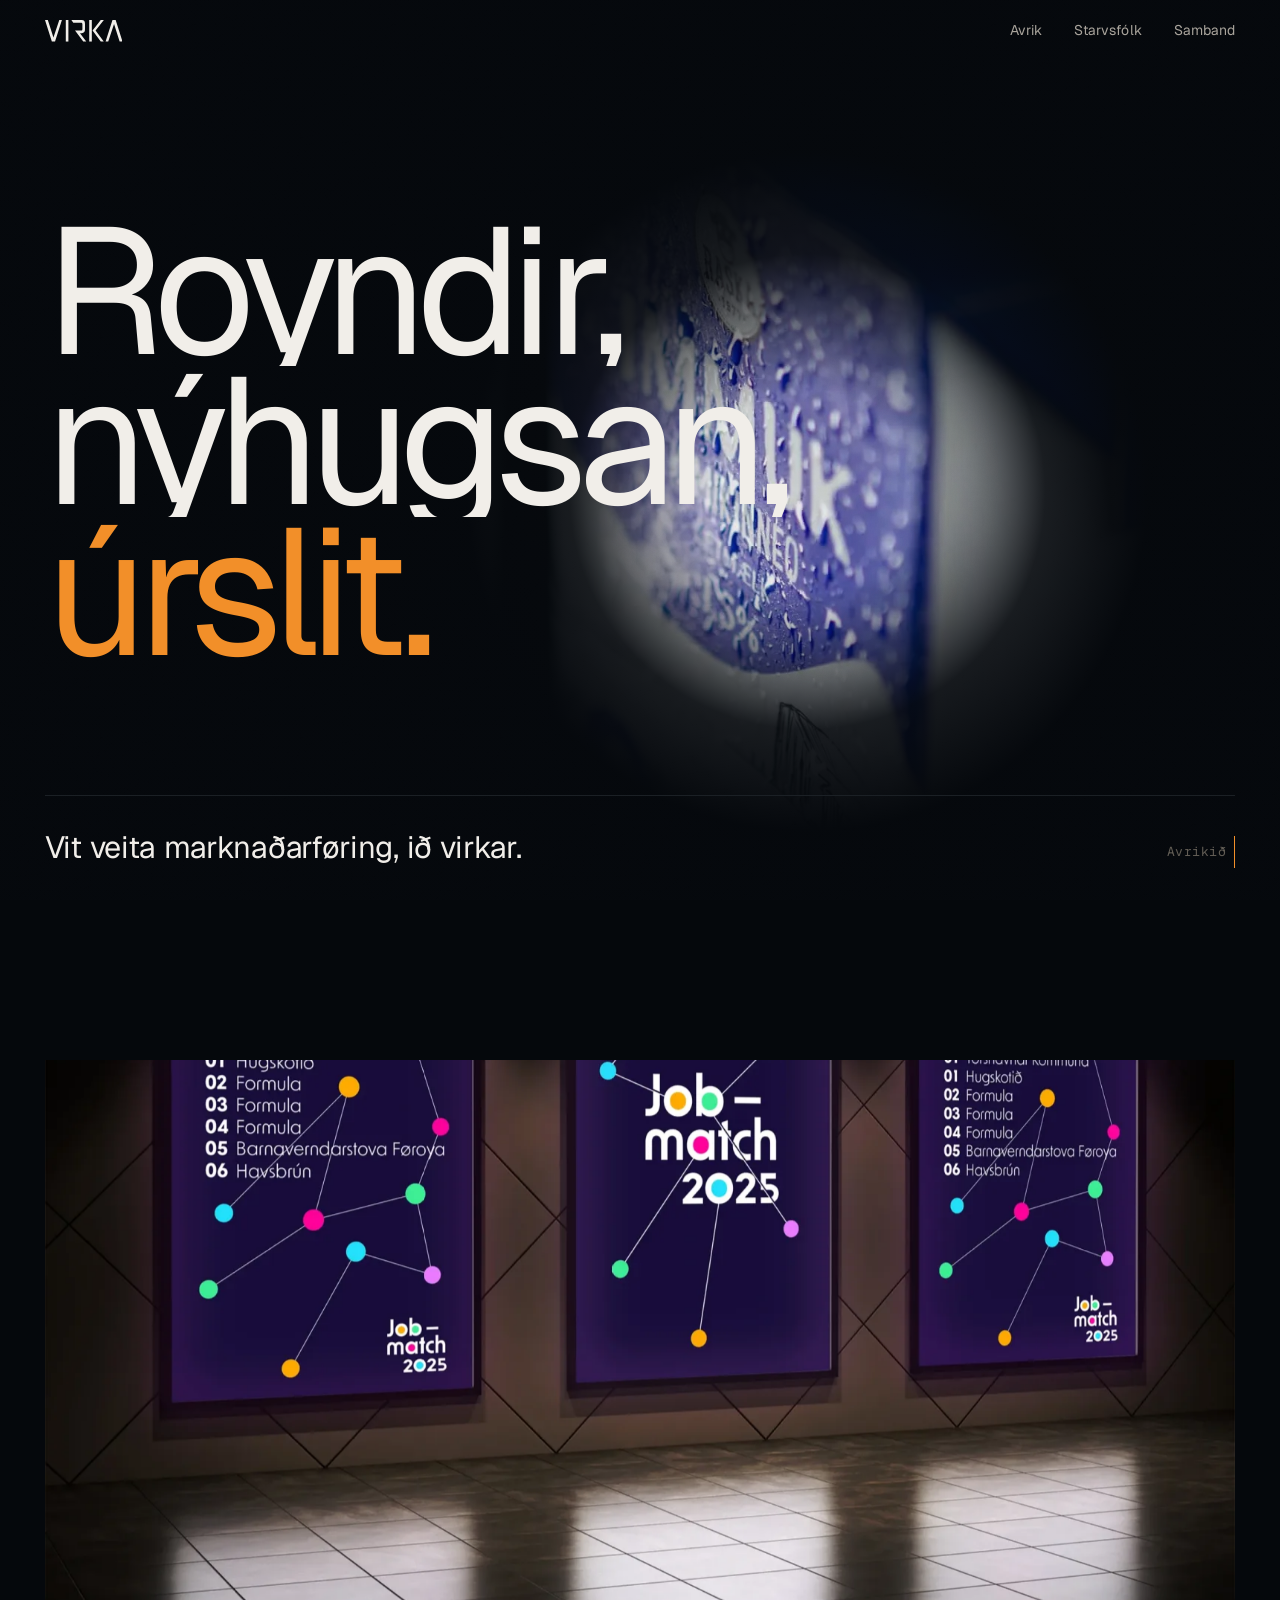
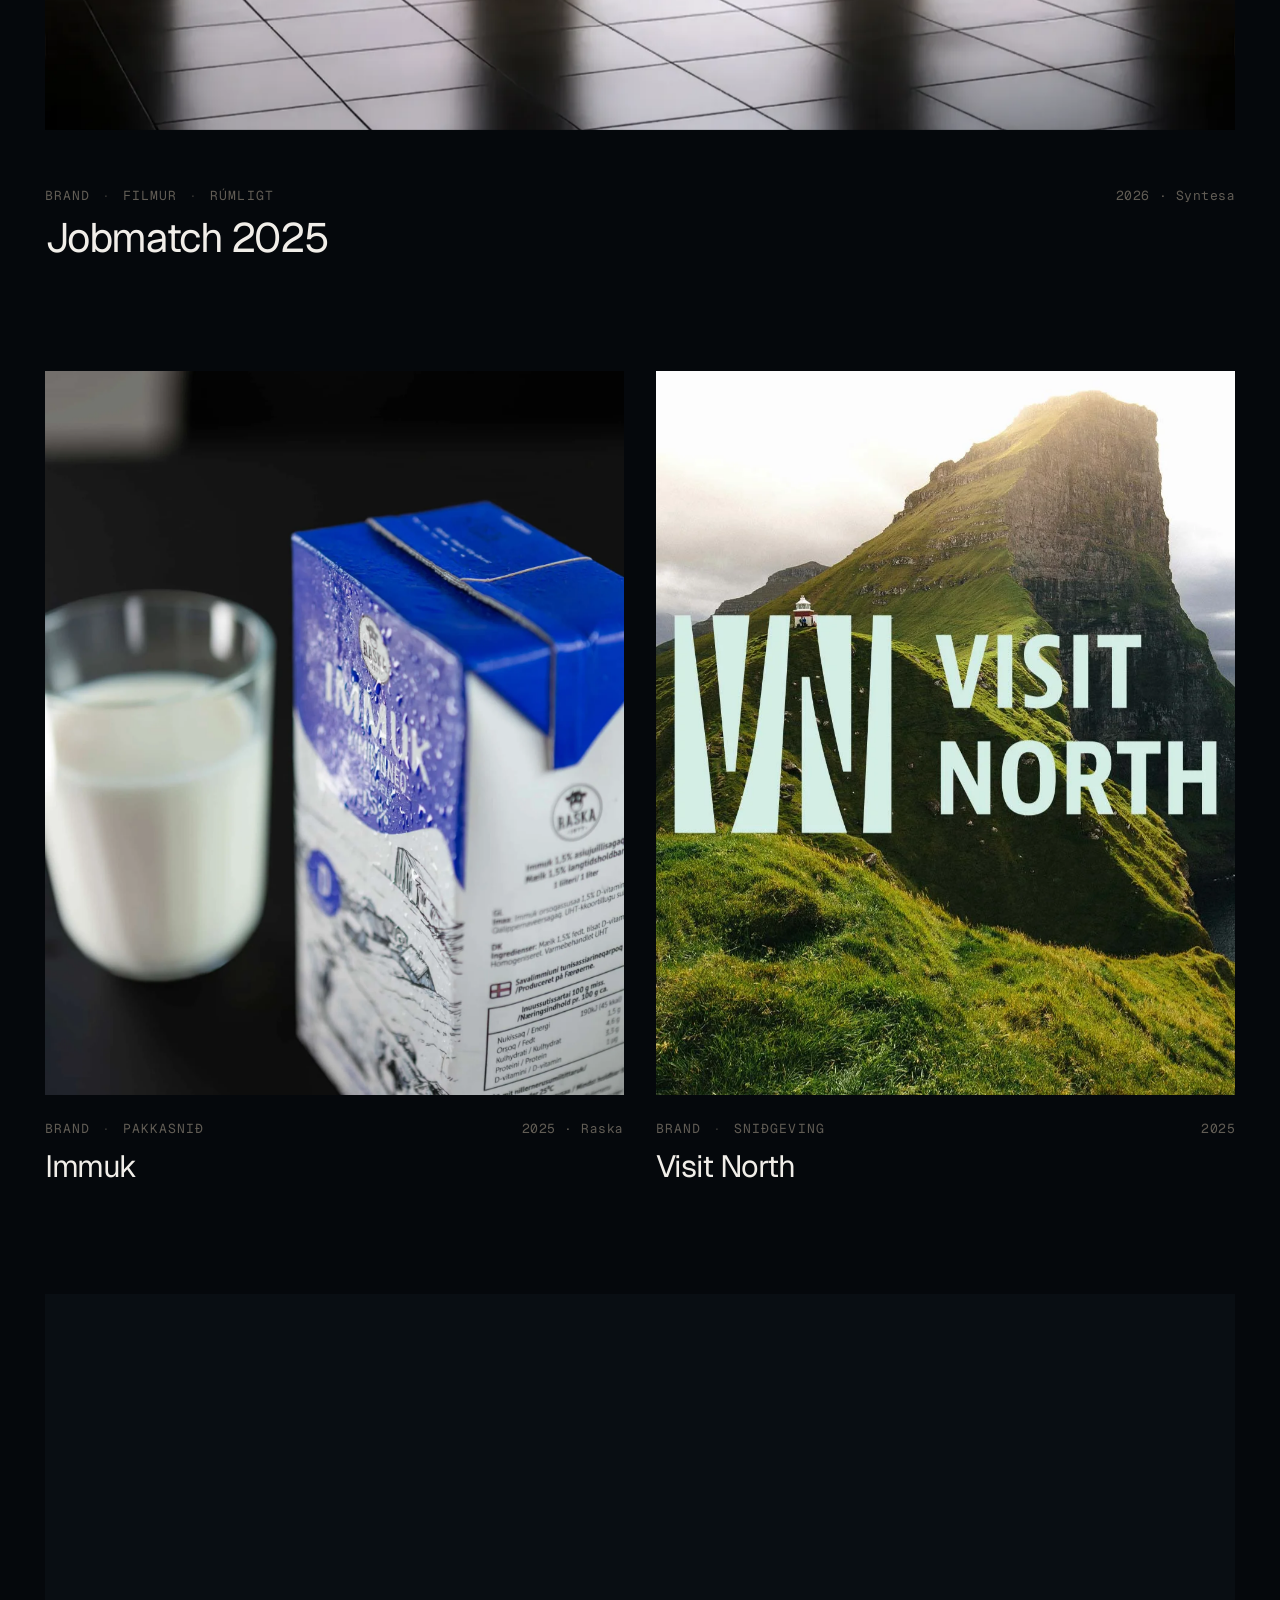
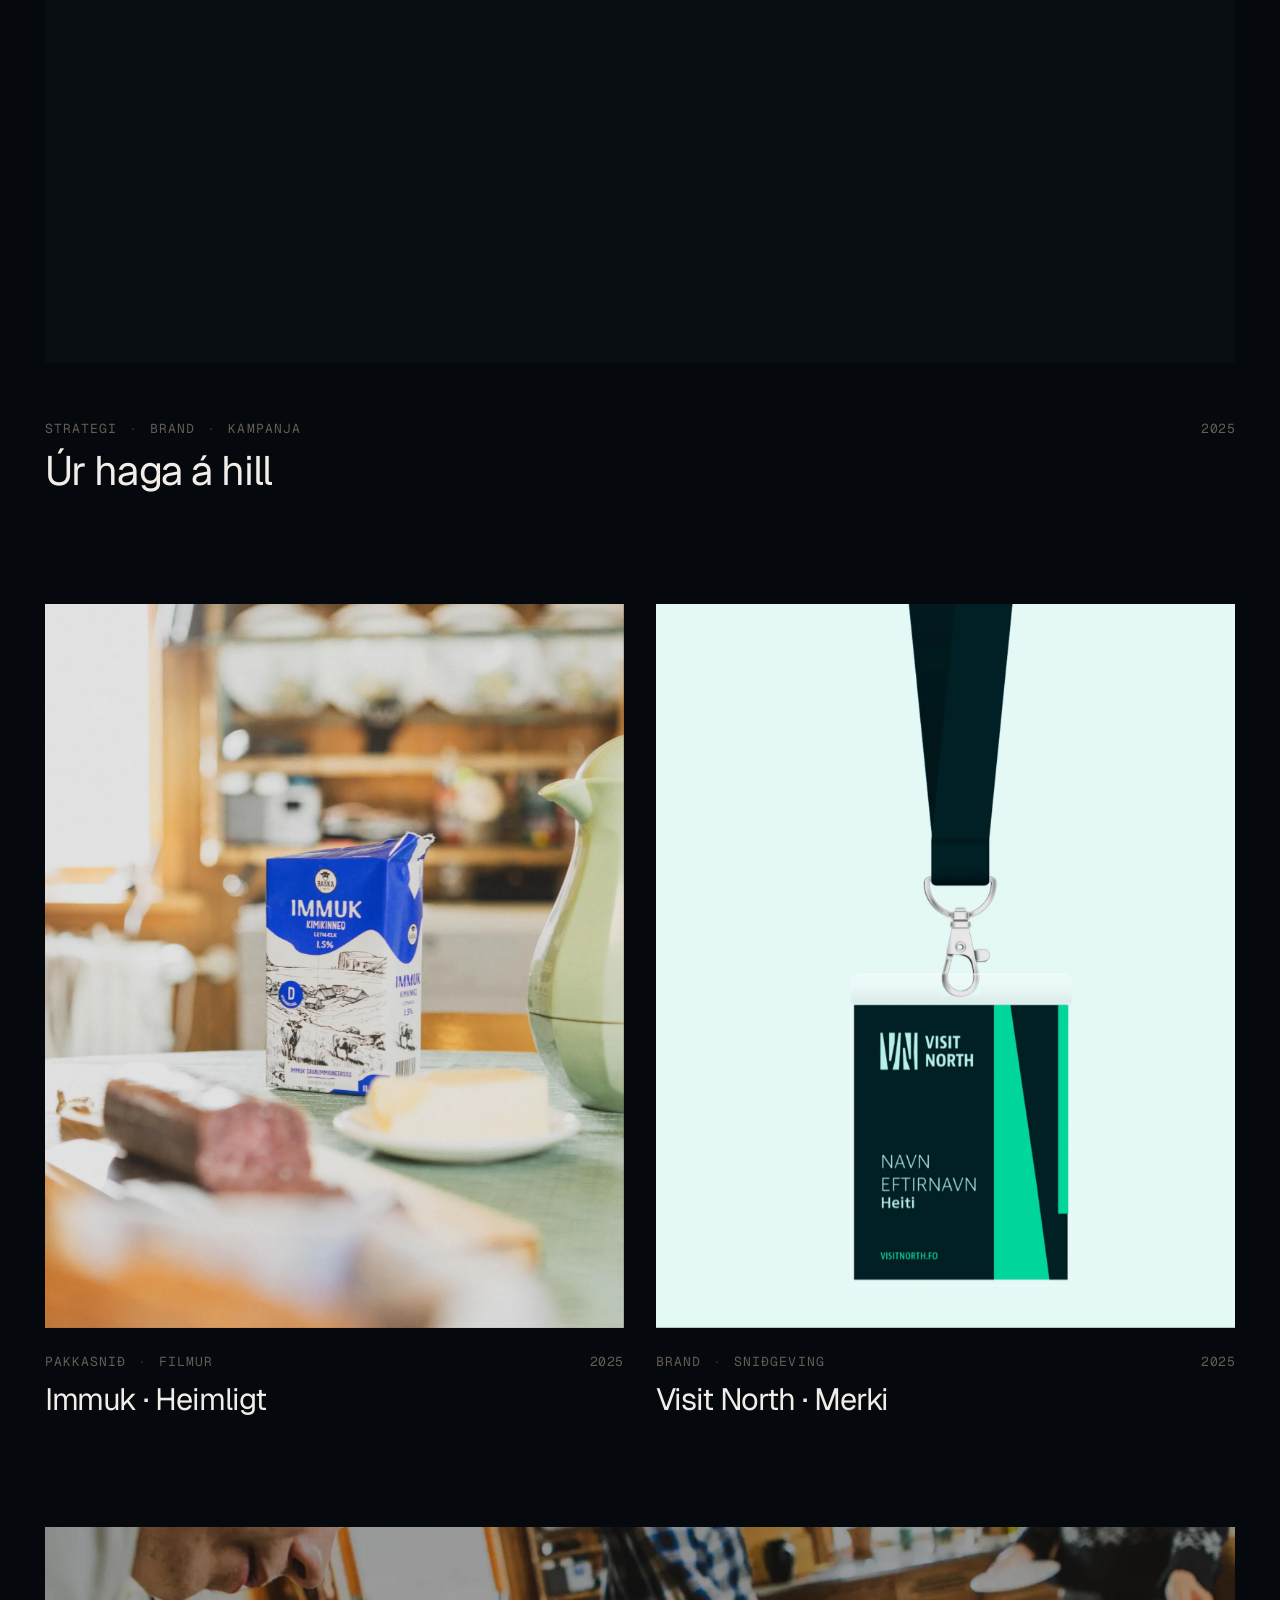
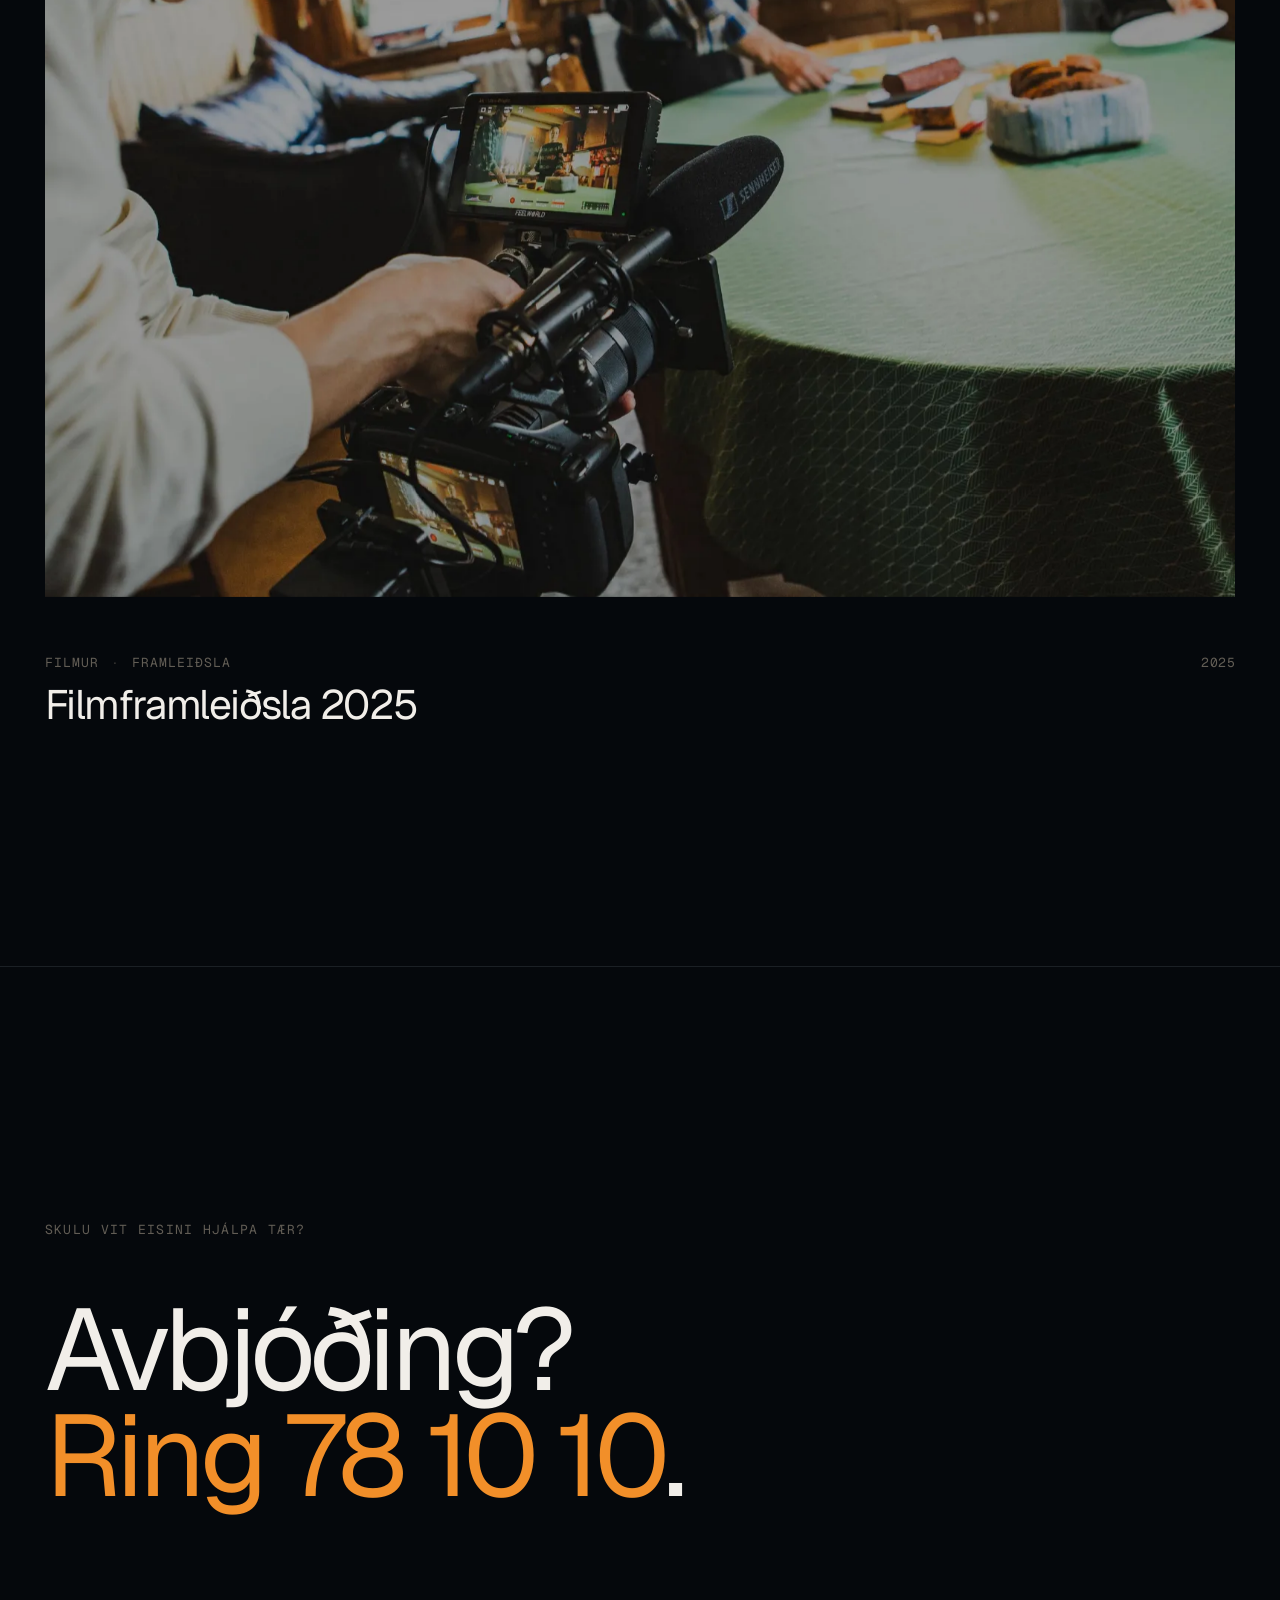
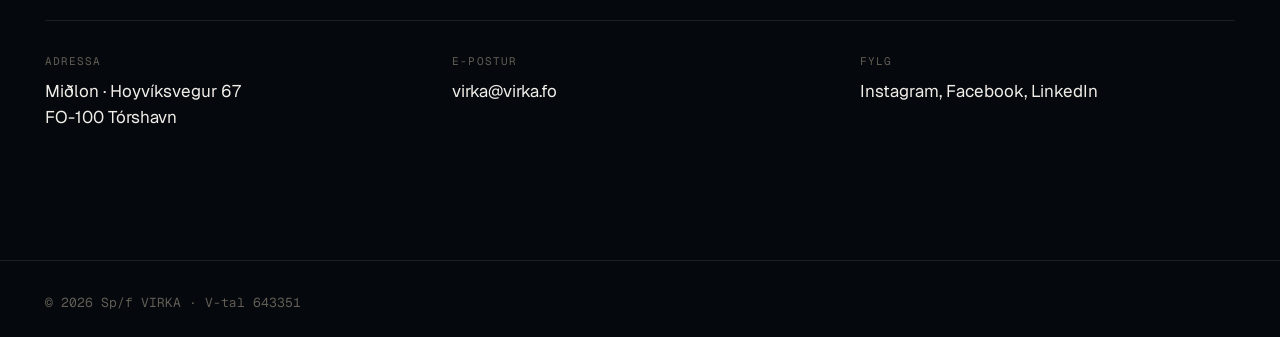
==== commit 2d0964c8: "Add files via upload" ====
--- a/index.html
+++ b/index.html
@@ -265,8 +265,8 @@
     <div class="staff-overlay-hero">
       <h2 class="staff-title">Fólkini<br>handan verkið.</h2>
       <p class="staff-intro">
-        Ein lítil bólkur av fólki við stórum hugskotum. Hvør og ein við sínum
-        royndum, áhugamálum og sínum egna sniði.
+        Ein lítil bólkur av fólki við stórum hugskotum. Øll við sínum royndum,
+        áhugamálum og serstaka eyðkenni.
       </p>
     </div>
 
--- a/styles.css
+++ b/styles.css
@@ -1512,3 +1512,328 @@
     animation-duration: 0.001ms !important;
   }
 }
+
+/* =========================================================
+   ALTERNATIVE — APPLE REGISTER
+   Light-first marketing surface. One case per slide.
+   Alternating light/dark for rhythm. Type carries the page.
+   Scoped to `.body--apple` so the current dark site is untouched.
+   ========================================================= */
+
+.body--apple {
+  /* Apple's canonical light-mode palette, adjusted to feel warm */
+  --a-light:        #f5f5f7;     /* page default */
+  --a-light-2:      #fbfbfd;     /* slightly brighter slides */
+  --a-dark:         #1d1d1f;     /* Apple ink black */
+  --a-dark-2:       #111;        /* deeper dark for marquee moments */
+  --a-ink:          #1d1d1f;
+  --a-ink-2:        #6e6e73;     /* Apple's secondary gray */
+  --a-ink-inv:      #f5f5f7;
+  --a-ink-inv-2:    #86868b;
+  --a-link:         #0066cc;     /* Apple's link blue */
+  --a-rule-light:   rgba(0,0,0,0.08);
+  --a-rule-dark:    rgba(255,255,255,0.10);
+
+  background: var(--a-light);
+  color: var(--a-ink);
+  font-feature-settings: "ss01";
+}
+
+/* Header on light. Apple's nav is calm, centered, hairline rule below
+   when scrolled, no decoration. Wordmark sits inline with nav. */
+.body--apple .site-header {
+  color: var(--a-ink);
+  border-bottom: 1px solid transparent;
+}
+
+.body--apple .site-header.bg {
+  background: color-mix(in oklch, var(--a-light) 80%, transparent);
+  backdrop-filter: blur(20px) saturate(1.5);
+  -webkit-backdrop-filter: blur(20px) saturate(1.5);
+  border-bottom-color: var(--a-rule-light);
+}
+
+.body--apple .nav a { color: var(--a-ink-2); }
+.body--apple .nav a:hover,
+.body--apple .nav a[aria-current="page"] { color: var(--a-ink); }
+.body--apple .menu-toggle { color: var(--a-ink-2); }
+.body--apple .menu-toggle:hover { color: var(--a-ink); }
+
+/* =========================================================
+   HERO — light, type-only, ample air
+   ========================================================= */
+
+.apple-hero {
+  position: relative;
+  min-height: 88svh;
+  display: grid;
+  align-content: center;
+  padding: 9rem var(--gutter) var(--s-16);
+  background: var(--a-light);
+  text-align: center;
+  overflow: hidden;
+}
+
+.apple-hero .hero-mark {
+  font-family: var(--font-mono);
+  font-size: 0.8125rem;
+  letter-spacing: 0.14em;
+  text-transform: uppercase;
+  color: var(--a-ink-2);
+  margin: 0 0 var(--s-6);
+}
+
+.apple-hero h1 {
+  /* Apple's hero headline scale — generously large, tight tracking */
+  font-size: clamp(3rem, 9vw, 8rem);
+  font-weight: 600;
+  letter-spacing: -0.045em;
+  line-height: 1.02;
+  margin: 0 auto var(--s-6);
+  max-width: 14ch;
+  color: var(--a-ink);
+}
+
+.apple-hero .hero-sub {
+  font-size: clamp(1.25rem, 2vw, 1.75rem);
+  font-weight: 400;
+  line-height: 1.35;
+  letter-spacing: -0.005em;
+  color: var(--a-ink-2);
+  max-width: 44ch;
+  margin: 0 auto var(--s-10);
+}
+
+.apple-hero .hero-cta-row {
+  display: inline-flex;
+  align-items: center;
+  gap: var(--s-6);
+  margin: 0 auto;
+}
+
+.apple-hero .hero-cta {
+  font-size: 1.0625rem;
+  color: var(--a-link);
+  letter-spacing: -0.005em;
+  display: inline-flex;
+  align-items: center;
+  gap: 0.4em;
+  position: relative;
+  padding: 0.25em 0;
+}
+
+.apple-hero .hero-cta::after {
+  content: "›";
+  font-size: 1.2em;
+  line-height: 1;
+  transition: transform 0.4s var(--ease-out-quart);
+}
+
+.apple-hero .hero-cta:hover::after { transform: translateX(4px); }
+
+@media (max-width: 760px) {
+  .apple-hero { padding: 6rem var(--gutter) var(--s-10); min-height: 80svh; }
+}
+
+/* =========================================================
+   SLIDE — one case fills one viewport
+   ========================================================= */
+
+.apple-slide {
+  position: relative;
+  min-height: 100svh;
+  display: grid;
+  grid-template-rows: auto 1fr auto;
+  padding: var(--s-12) var(--gutter);
+  isolation: isolate;
+  overflow: hidden;
+}
+
+.apple-slide.is-dark  { background: var(--a-dark);  color: var(--a-ink-inv); }
+.apple-slide.is-light { background: var(--a-light); color: var(--a-ink); }
+.apple-slide.is-deep  { background: var(--a-dark-2); color: var(--a-ink-inv); }
+
+.apple-slide a.slide-link {
+  display: contents;
+  color: inherit;
+}
+
+/* Top of slide: small label + headline */
+.apple-slide .slide-head {
+  text-align: center;
+  padding: var(--s-6) 0 var(--s-8);
+  position: relative;
+  z-index: 2;
+}
+
+.apple-slide .slide-eyebrow {
+  font-family: var(--font-mono);
+  font-size: 0.75rem;
+  letter-spacing: 0.14em;
+  text-transform: uppercase;
+  color: var(--a-ink-2);
+  margin: 0 0 var(--s-4);
+}
+
+.apple-slide.is-dark .slide-eyebrow,
+.apple-slide.is-deep .slide-eyebrow { color: var(--a-ink-inv-2); }
+
+.apple-slide .slide-title {
+  font-size: clamp(2.5rem, 6.5vw, 5.5rem);
+  font-weight: 600;
+  letter-spacing: -0.04em;
+  line-height: 1.04;
+  margin: 0 auto var(--s-4);
+  max-width: 18ch;
+}
+
+.apple-slide .slide-sub {
+  font-size: clamp(1.0625rem, 1.4vw, 1.375rem);
+  font-weight: 400;
+  letter-spacing: -0.005em;
+  line-height: 1.4;
+  color: var(--a-ink-2);
+  max-width: 42ch;
+  margin: 0 auto;
+}
+
+.apple-slide.is-dark .slide-sub,
+.apple-slide.is-deep .slide-sub { color: var(--a-ink-inv-2); }
+
+/* The big art block — image or video, fills the slide body */
+.apple-slide .slide-art {
+  position: relative;
+  z-index: 1;
+  width: 100%;
+  max-width: 1400px;
+  margin: 0 auto;
+  align-self: center;
+  border-radius: 18px;
+  overflow: hidden;
+  aspect-ratio: 16 / 9;
+  background: color-mix(in oklch, currentColor 6%, transparent);
+}
+
+.apple-slide .slide-art img,
+.apple-slide .slide-art video {
+  width: 100%;
+  height: 100%;
+  object-fit: cover;
+  display: block;
+  transition: transform 1.6s var(--ease-out-quart);
+}
+
+.apple-slide a.slide-link:hover .slide-art img,
+.apple-slide a.slide-link:hover .slide-art video {
+  transform: scale(1.015);
+}
+
+.apple-slide .slide-foot {
+  text-align: center;
+  padding: var(--s-6) 0 var(--s-2);
+  position: relative;
+  z-index: 2;
+}
+
+.apple-slide .slide-foot a {
+  font-size: 1.0625rem;
+  color: var(--a-link);
+  letter-spacing: -0.005em;
+  display: inline-flex;
+  align-items: center;
+  gap: 0.4em;
+  padding: 0.25em 0;
+}
+
+.apple-slide.is-dark .slide-foot a,
+.apple-slide.is-deep .slide-foot a { color: #2997ff; /* Apple's brighter link on dark */ }
+
+.apple-slide .slide-foot a::after {
+  content: "›";
+  font-size: 1.2em;
+  line-height: 1;
+  transition: transform 0.4s var(--ease-out-quart);
+}
+
+.apple-slide .slide-foot a:hover::after { transform: translateX(4px); }
+
+@media (max-width: 760px) {
+  .apple-slide { padding: var(--s-10) var(--gutter); min-height: auto; }
+  .apple-slide .slide-art { aspect-ratio: 4 / 5; border-radius: 14px; }
+  .apple-slide .slide-head { padding: var(--s-4) 0 var(--s-6); }
+}
+
+/* =========================================================
+   FOOTER TRANSITION — the page's one CTA, sized to matter
+   ========================================================= */
+
+.apple-cta {
+  background: var(--a-light);
+  text-align: center;
+  padding: var(--s-20) var(--gutter) var(--s-16);
+}
+
+.apple-cta .cta-eyebrow {
+  font-family: var(--font-mono);
+  font-size: 0.8125rem;
+  letter-spacing: 0.14em;
+  text-transform: uppercase;
+  color: var(--a-ink-2);
+  margin: 0 0 var(--s-6);
+}
+
+.apple-cta h2 {
+  font-size: clamp(2.75rem, 8vw, 6.5rem);
+  font-weight: 600;
+  letter-spacing: -0.045em;
+  line-height: 1.02;
+  margin: 0 auto var(--s-8);
+  max-width: 18ch;
+  color: var(--a-ink);
+}
+
+/* The one accent on the page — used here, here only */
+.apple-cta .cta-primary {
+  display: inline-flex;
+  align-items: center;
+  gap: 0.5em;
+  background: var(--a-link);
+  color: white;
+  padding: 0.85em 1.8em;
+  border-radius: 980px;        /* Apple's pill-button radius */
+  font-size: 1.0625rem;
+  font-weight: 500;
+  letter-spacing: -0.005em;
+  transition: background 0.3s var(--ease-out-quart);
+}
+
+.apple-cta .cta-primary:hover { background: #0052a3; }
+
+.apple-cta .cta-secondary {
+  display: inline-block;
+  margin-top: var(--s-5);
+  font-size: 1.0625rem;
+  color: var(--a-link);
+  letter-spacing: -0.005em;
+}
+
+.apple-cta .cta-secondary::after {
+  content: " ›";
+  display: inline-block;
+  transition: transform 0.4s var(--ease-out-quart);
+}
+
+.apple-cta .cta-secondary:hover::after { transform: translateX(4px); }
+
+/* =========================================================
+   FOOTER on the Apple variant — light, calm, tiny type
+   ========================================================= */
+
+.body--apple .site-footer {
+  background: var(--a-light);
+  color: var(--a-ink-2);
+  border-top: 1px solid var(--a-rule-light);
+}
+
+.body--apple .site-footer .footer-base { color: var(--a-ink-2); }
+.body--apple .site-footer .footer-base a:hover { color: var(--a-ink); }
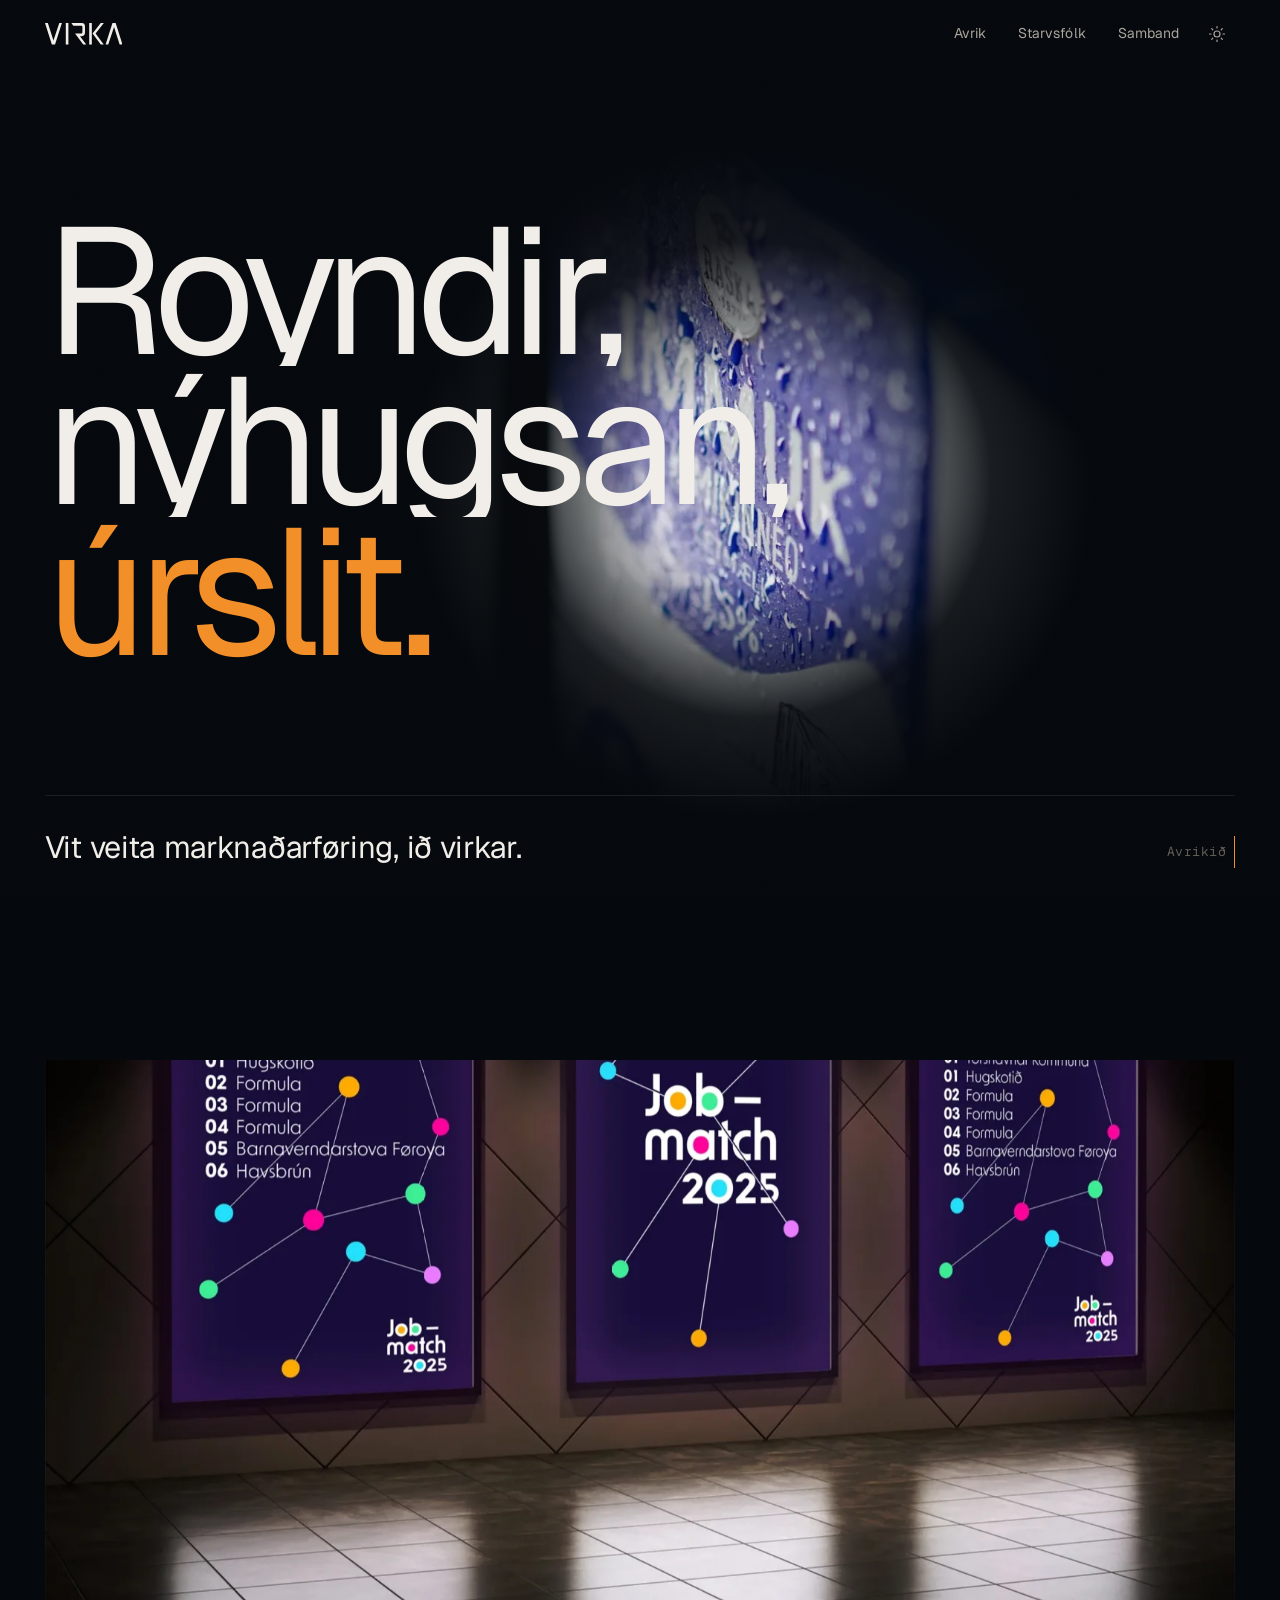
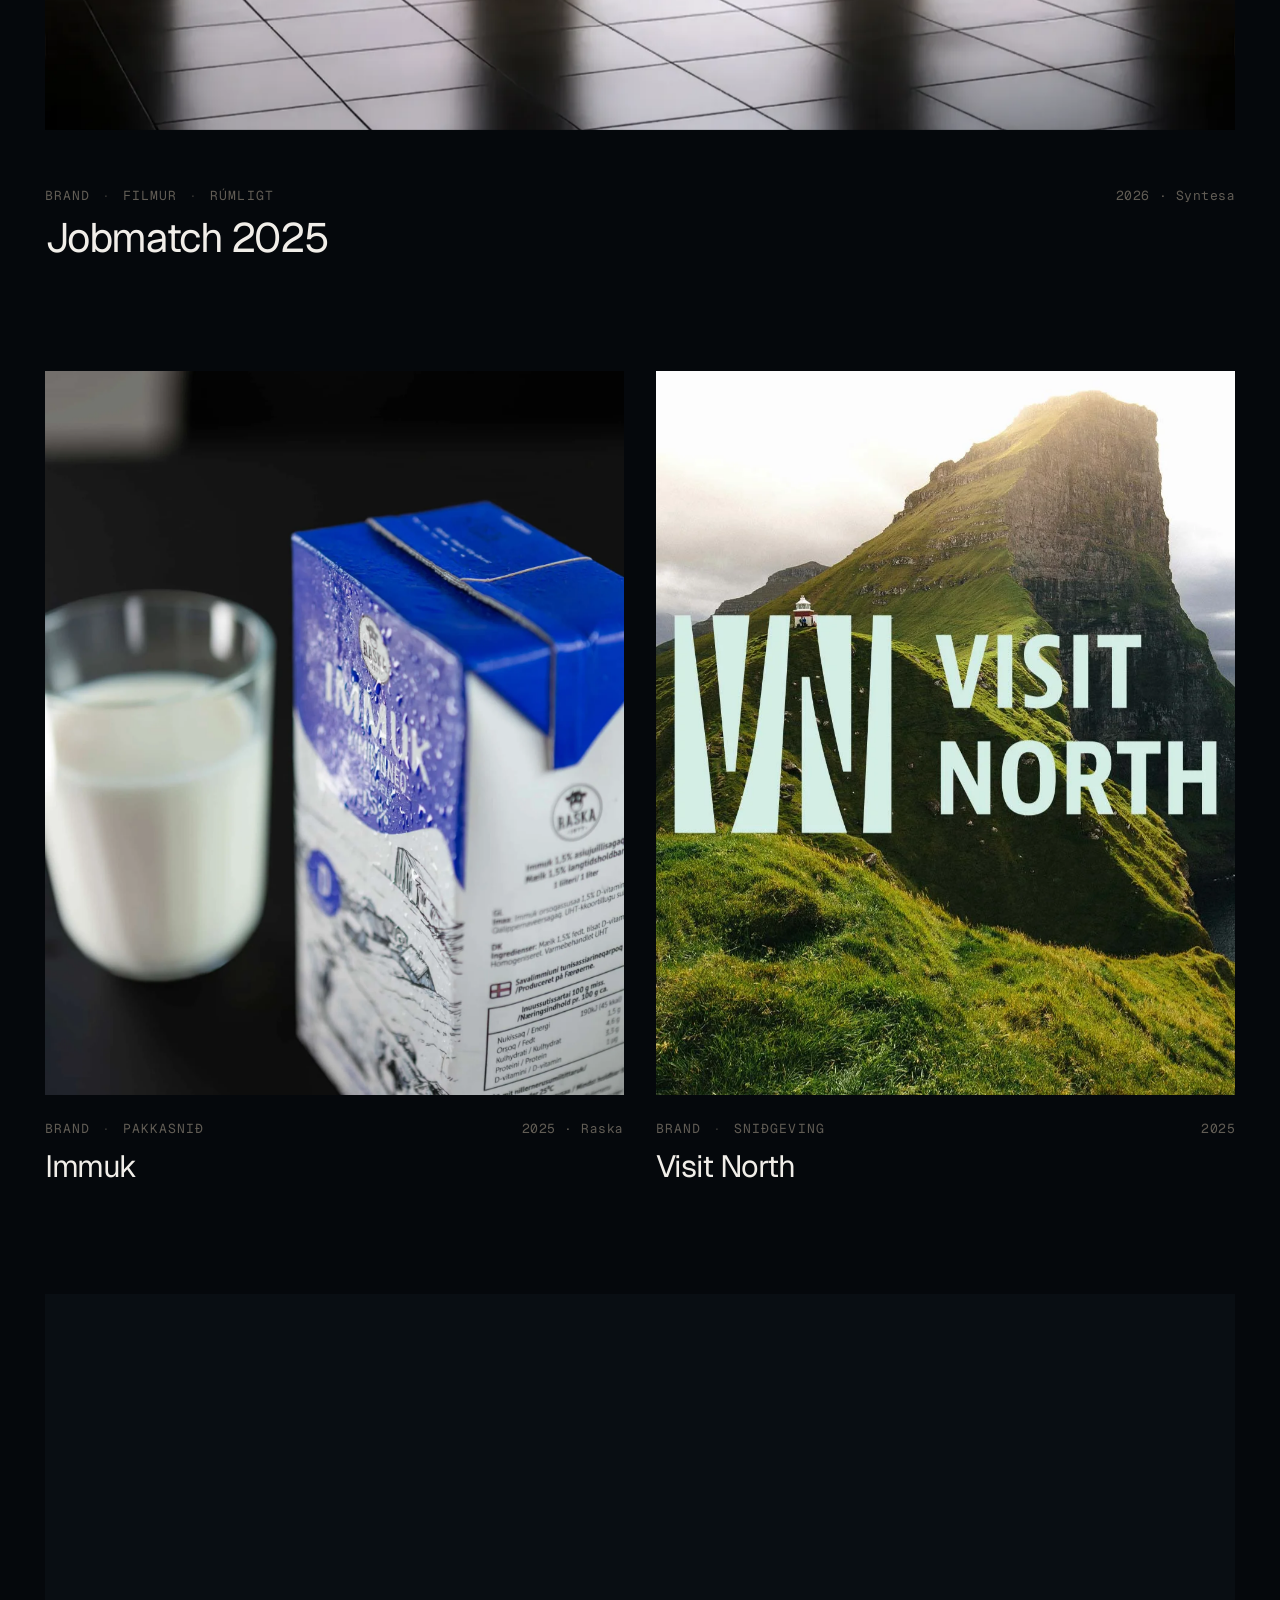
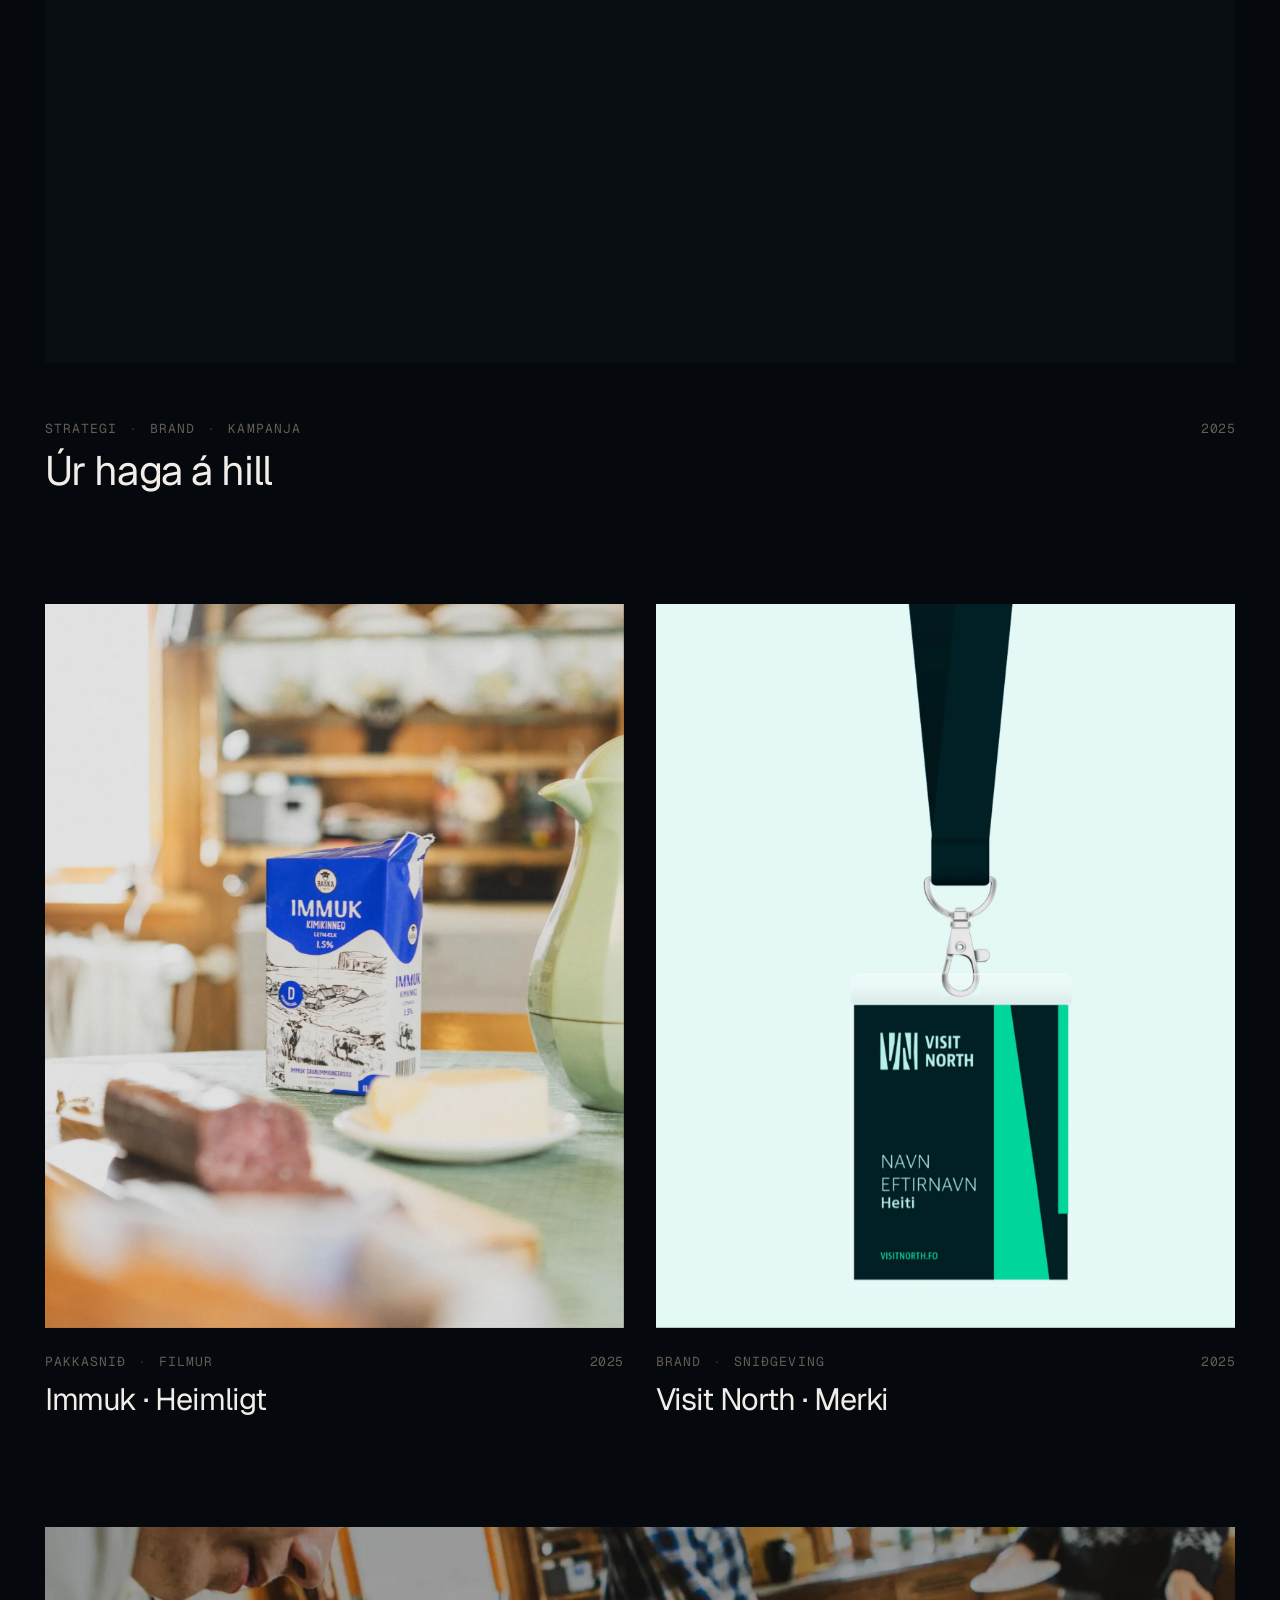
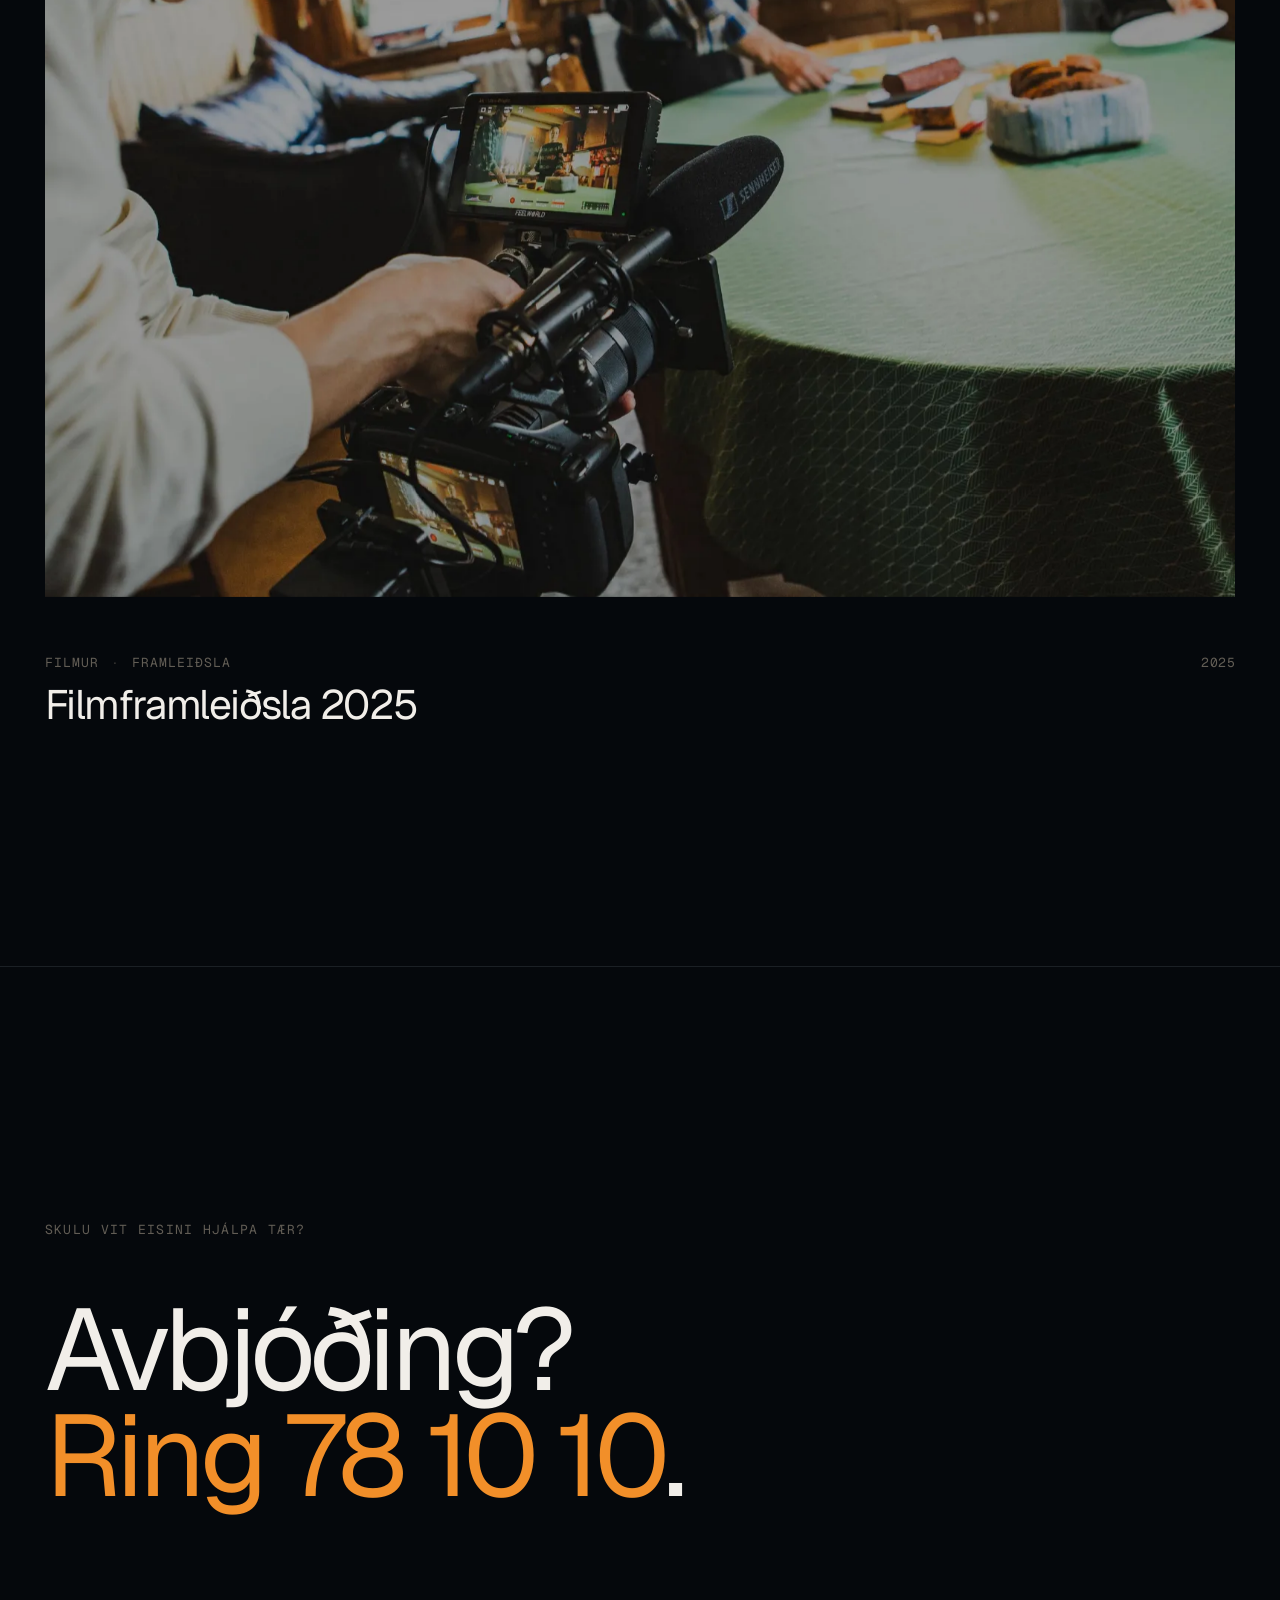
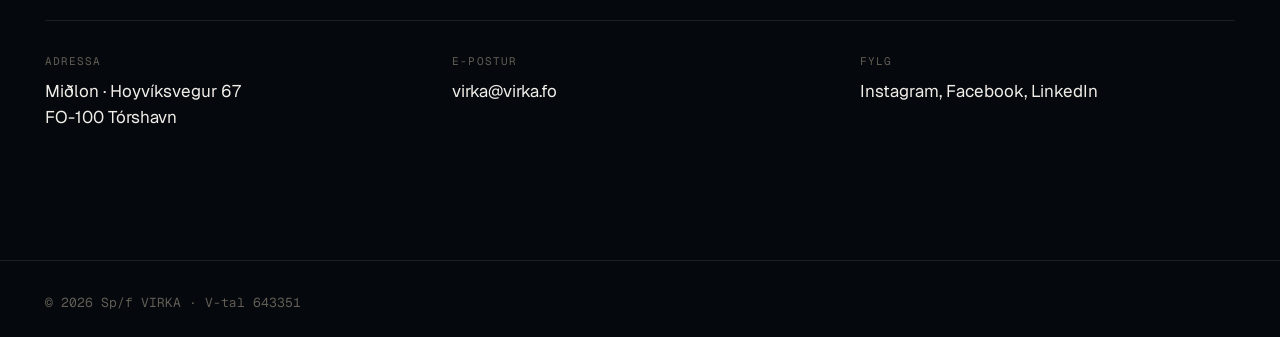
==== commit 4c706d18: "Add files via upload" ====
--- a/index.html
+++ b/index.html
@@ -3,6 +3,16 @@
 <head>
 <meta charset="UTF-8">
 <meta name="viewport" content="width=device-width, initial-scale=1.0">
+<script>
+(function(){
+  try {
+    var m = document.cookie.match(/(?:^|;\s*)virka-theme=(dark|light)/);
+    if (m && m[1] === 'light') {
+      document.documentElement.setAttribute('data-theme', 'light');
+    }
+  } catch(e) {}
+})();
+</script>
 <title>VIRKA — Marknaðarføroyingar</title>
 <meta name="description" content="Royndir, nýhugsan, úrslit. Marknaðarstovan í Tórshavn, ið veitir marknaðarføring, ið virkar.">
 <meta property="og:title" content="VIRKA — Royndir, nýhugsan, úrslit.">
@@ -29,12 +39,23 @@
       <polygon points="733.13 .08 700.08 .08 628.72 223.67 655.95 223.67 716.45 41.02 774.38 222.32 774.8 223.67 804.24 223.67 733.13 .08"/>
     </svg>
   </a>
-  <nav class="nav" aria-label="Høvuðsleiðing">
+  <div class="header-right">
+    <nav class="nav" aria-label="Høvuðsleiðing">
     <a href="avrik.html">Avrik</a>
     <a href="#starvsfolk">Starvsfólk</a>
     <a href="#samband">Samband</a>
   </nav>
-  <button class="menu-toggle" aria-label="Lat upp menu" aria-expanded="false">Menu</button>
+    <button class="theme-toggle" type="button" aria-label="Skift tema">
+      <svg class="icon-sun" viewBox="0 0 24 24" fill="none" stroke="currentColor" stroke-width="1.6" stroke-linecap="round" stroke-linejoin="round" aria-hidden="true">
+        <circle cx="12" cy="12" r="4"/>
+        <path d="M12 2v2M12 20v2M4.93 4.93l1.41 1.41M17.66 17.66l1.41 1.41M2 12h2M20 12h2M4.93 19.07l1.41-1.41M17.66 6.34l1.41-1.41"/>
+      </svg>
+      <svg class="icon-moon" viewBox="0 0 24 24" fill="none" stroke="currentColor" stroke-width="1.6" stroke-linecap="round" stroke-linejoin="round" aria-hidden="true">
+        <path d="M21 12.79A9 9 0 1 1 11.21 3 7 7 0 0 0 21 12.79z"/>
+      </svg>
+    </button>
+    <button class="menu-toggle" aria-label="Lat upp menu" aria-expanded="false">Menu</button>
+  </div>
 </header>
 
 <div class="mobile-nav" role="dialog" aria-modal="true" aria-label="Menu">
--- a/styles.css
+++ b/styles.css
@@ -1,8 +1,10 @@
 /* =========================================================
-   VIRKA — minimalist dark, spotlight hero, case-led
+   VIRKA — minimalist, spotlight hero, case-led
    ========================================================= */
 
 :root {
+  /* Dark is default. Define dark tokens at :root so they apply
+     immediately even before JS runs. Light overrides via [data-theme=light]. */
   --bg:           oklch(13% 0.012 250);
   --bg-2:         oklch(16% 0.014 250);
   --ink:          oklch(95% 0.008 80);
@@ -35,6 +37,57 @@
   --mx: 50%;
   --my: 50%;
   --spot-r: 340px;
+
+  /* Theme-swap timing. 300ms as requested. */
+  --theme-swap: 300ms;
+}
+
+/* =========================================================
+   LIGHT theme — applied via <html data-theme="light">
+   Same accent. Same structure. Warm off-white surface.
+   ========================================================= */
+:root[data-theme="light"] {
+  --bg:           oklch(97% 0.008 90);    /* warm off-white paper */
+  --bg-2:         oklch(93% 0.010 90);    /* slightly deeper for case tiles */
+  --ink:          oklch(18% 0.014 250);   /* warm-ink near-black */
+  --ink-2:        oklch(40% 0.014 250);
+  --ink-3:        oklch(60% 0.012 90);
+  --rule:         oklch(86% 0.010 90);    /* hairline rules */
+  --accent:       oklch(58% 0.16 50);     /* same hue, lowered L for AA on light */
+}
+
+/* Surfaces transition between themes. Targeting only background-color and
+   color (and border-color for the rule lines) keeps the swap fast and
+   doesn't fight any other transitions already running on hover etc. */
+:root,
+body,
+.site-header,
+.hero,
+.hero-reveal,
+.hero-mask,
+.tile,
+.tile-media,
+.case-cta,
+.next-case,
+.next-case-intro,
+.staff-overlay-sheet,
+.staff-overlay-head,
+.staff-photo,
+.site-footer,
+.contact,
+.cases-index-head,
+.detail-hero,
+.detail-section,
+.pull,
+.mobile-nav {
+  transition:
+    background-color var(--theme-swap) var(--ease-out-quart),
+    color            var(--theme-swap) var(--ease-out-quart),
+    border-color     var(--theme-swap) var(--ease-out-quart);
+}
+
+@media (prefers-reduced-motion: reduce) {
+  :root { --theme-swap: 0ms; }
 }
 
 *, *::before, *::after { box-sizing: border-box; }
@@ -57,7 +110,7 @@
 a { color: inherit; text-decoration: none; }
 button { font: inherit; cursor: pointer; background: none; border: none; color: inherit; padding: 0; }
 
-::selection { background: var(--accent); color: var(--bg); }
+::selection { background: var(--accent); color: oklch(15% 0.012 250); }
 :focus { outline: none; }
 :focus-visible { outline: 1.5px solid var(--accent); outline-offset: 4px; border-radius: 2px; }
 
@@ -97,6 +150,13 @@
   border-bottom: 1px solid transparent;
 }
 
+/* Right-hand cluster: nav + theme toggle + menu (mobile). One flex group. */
+.header-right {
+  display: flex;
+  align-items: center;
+  gap: var(--s-3);
+}
+
 .site-header.bg {
   background: color-mix(in oklch, var(--bg) 78%, transparent);
   backdrop-filter: blur(20px) saturate(1.4);
@@ -145,6 +205,43 @@
 .nav-cta { display: none; }
 
 .menu-toggle { display: none; }
+
+/* =========================================================
+   Theme toggle — sun/moon icon, swaps with data-theme.
+   Sits in the header, just before the Menu button.
+   ========================================================= */
+
+.theme-toggle {
+  display: inline-flex;
+  align-items: center;
+  justify-content: center;
+  width: 36px;
+  height: 36px;
+  margin-left: var(--s-2);
+  border-radius: 50%;
+  color: var(--ink-2);
+  transition: color 0.2s var(--ease-out-quart),
+              background-color 0.2s var(--ease-out-quart);
+}
+
+.theme-toggle:hover {
+  color: var(--ink);
+  background: color-mix(in oklch, var(--ink) 8%, transparent);
+}
+
+.theme-toggle svg {
+  display: block;
+  width: 18px;
+  height: 18px;
+}
+
+/* Show one icon at a time. Default theme (dark) → show sun (offer to go light).
+   Light theme → show moon (offer to go dark). */
+.theme-toggle .icon-sun  { display: block; }
+.theme-toggle .icon-moon { display: none; }
+
+:root[data-theme="light"] .theme-toggle .icon-sun  { display: none; }
+:root[data-theme="light"] .theme-toggle .icon-moon { display: block; }
 
 @media (max-width: 720px) {
   .nav { display: none; }
@@ -1512,328 +1609,3 @@
     animation-duration: 0.001ms !important;
   }
 }
-
-/* =========================================================
-   ALTERNATIVE — APPLE REGISTER
-   Light-first marketing surface. One case per slide.
-   Alternating light/dark for rhythm. Type carries the page.
-   Scoped to `.body--apple` so the current dark site is untouched.
-   ========================================================= */
-
-.body--apple {
-  /* Apple's canonical light-mode palette, adjusted to feel warm */
-  --a-light:        #f5f5f7;     /* page default */
-  --a-light-2:      #fbfbfd;     /* slightly brighter slides */
-  --a-dark:         #1d1d1f;     /* Apple ink black */
-  --a-dark-2:       #111;        /* deeper dark for marquee moments */
-  --a-ink:          #1d1d1f;
-  --a-ink-2:        #6e6e73;     /* Apple's secondary gray */
-  --a-ink-inv:      #f5f5f7;
-  --a-ink-inv-2:    #86868b;
-  --a-link:         #0066cc;     /* Apple's link blue */
-  --a-rule-light:   rgba(0,0,0,0.08);
-  --a-rule-dark:    rgba(255,255,255,0.10);
-
-  background: var(--a-light);
-  color: var(--a-ink);
-  font-feature-settings: "ss01";
-}
-
-/* Header on light. Apple's nav is calm, centered, hairline rule below
-   when scrolled, no decoration. Wordmark sits inline with nav. */
-.body--apple .site-header {
-  color: var(--a-ink);
-  border-bottom: 1px solid transparent;
-}
-
-.body--apple .site-header.bg {
-  background: color-mix(in oklch, var(--a-light) 80%, transparent);
-  backdrop-filter: blur(20px) saturate(1.5);
-  -webkit-backdrop-filter: blur(20px) saturate(1.5);
-  border-bottom-color: var(--a-rule-light);
-}
-
-.body--apple .nav a { color: var(--a-ink-2); }
-.body--apple .nav a:hover,
-.body--apple .nav a[aria-current="page"] { color: var(--a-ink); }
-.body--apple .menu-toggle { color: var(--a-ink-2); }
-.body--apple .menu-toggle:hover { color: var(--a-ink); }
-
-/* =========================================================
-   HERO — light, type-only, ample air
-   ========================================================= */
-
-.apple-hero {
-  position: relative;
-  min-height: 88svh;
-  display: grid;
-  align-content: center;
-  padding: 9rem var(--gutter) var(--s-16);
-  background: var(--a-light);
-  text-align: center;
-  overflow: hidden;
-}
-
-.apple-hero .hero-mark {
-  font-family: var(--font-mono);
-  font-size: 0.8125rem;
-  letter-spacing: 0.14em;
-  text-transform: uppercase;
-  color: var(--a-ink-2);
-  margin: 0 0 var(--s-6);
-}
-
-.apple-hero h1 {
-  /* Apple's hero headline scale — generously large, tight tracking */
-  font-size: clamp(3rem, 9vw, 8rem);
-  font-weight: 600;
-  letter-spacing: -0.045em;
-  line-height: 1.02;
-  margin: 0 auto var(--s-6);
-  max-width: 14ch;
-  color: var(--a-ink);
-}
-
-.apple-hero .hero-sub {
-  font-size: clamp(1.25rem, 2vw, 1.75rem);
-  font-weight: 400;
-  line-height: 1.35;
-  letter-spacing: -0.005em;
-  color: var(--a-ink-2);
-  max-width: 44ch;
-  margin: 0 auto var(--s-10);
-}
-
-.apple-hero .hero-cta-row {
-  display: inline-flex;
-  align-items: center;
-  gap: var(--s-6);
-  margin: 0 auto;
-}
-
-.apple-hero .hero-cta {
-  font-size: 1.0625rem;
-  color: var(--a-link);
-  letter-spacing: -0.005em;
-  display: inline-flex;
-  align-items: center;
-  gap: 0.4em;
-  position: relative;
-  padding: 0.25em 0;
-}
-
-.apple-hero .hero-cta::after {
-  content: "›";
-  font-size: 1.2em;
-  line-height: 1;
-  transition: transform 0.4s var(--ease-out-quart);
-}
-
-.apple-hero .hero-cta:hover::after { transform: translateX(4px); }
-
-@media (max-width: 760px) {
-  .apple-hero { padding: 6rem var(--gutter) var(--s-10); min-height: 80svh; }
-}
-
-/* =========================================================
-   SLIDE — one case fills one viewport
-   ========================================================= */
-
-.apple-slide {
-  position: relative;
-  min-height: 100svh;
-  display: grid;
-  grid-template-rows: auto 1fr auto;
-  padding: var(--s-12) var(--gutter);
-  isolation: isolate;
-  overflow: hidden;
-}
-
-.apple-slide.is-dark  { background: var(--a-dark);  color: var(--a-ink-inv); }
-.apple-slide.is-light { background: var(--a-light); color: var(--a-ink); }
-.apple-slide.is-deep  { background: var(--a-dark-2); color: var(--a-ink-inv); }
-
-.apple-slide a.slide-link {
-  display: contents;
-  color: inherit;
-}
-
-/* Top of slide: small label + headline */
-.apple-slide .slide-head {
-  text-align: center;
-  padding: var(--s-6) 0 var(--s-8);
-  position: relative;
-  z-index: 2;
-}
-
-.apple-slide .slide-eyebrow {
-  font-family: var(--font-mono);
-  font-size: 0.75rem;
-  letter-spacing: 0.14em;
-  text-transform: uppercase;
-  color: var(--a-ink-2);
-  margin: 0 0 var(--s-4);
-}
-
-.apple-slide.is-dark .slide-eyebrow,
-.apple-slide.is-deep .slide-eyebrow { color: var(--a-ink-inv-2); }
-
-.apple-slide .slide-title {
-  font-size: clamp(2.5rem, 6.5vw, 5.5rem);
-  font-weight: 600;
-  letter-spacing: -0.04em;
-  line-height: 1.04;
-  margin: 0 auto var(--s-4);
-  max-width: 18ch;
-}
-
-.apple-slide .slide-sub {
-  font-size: clamp(1.0625rem, 1.4vw, 1.375rem);
-  font-weight: 400;
-  letter-spacing: -0.005em;
-  line-height: 1.4;
-  color: var(--a-ink-2);
-  max-width: 42ch;
-  margin: 0 auto;
-}
-
-.apple-slide.is-dark .slide-sub,
-.apple-slide.is-deep .slide-sub { color: var(--a-ink-inv-2); }
-
-/* The big art block — image or video, fills the slide body */
-.apple-slide .slide-art {
-  position: relative;
-  z-index: 1;
-  width: 100%;
-  max-width: 1400px;
-  margin: 0 auto;
-  align-self: center;
-  border-radius: 18px;
-  overflow: hidden;
-  aspect-ratio: 16 / 9;
-  background: color-mix(in oklch, currentColor 6%, transparent);
-}
-
-.apple-slide .slide-art img,
-.apple-slide .slide-art video {
-  width: 100%;
-  height: 100%;
-  object-fit: cover;
-  display: block;
-  transition: transform 1.6s var(--ease-out-quart);
-}
-
-.apple-slide a.slide-link:hover .slide-art img,
-.apple-slide a.slide-link:hover .slide-art video {
-  transform: scale(1.015);
-}
-
-.apple-slide .slide-foot {
-  text-align: center;
-  padding: var(--s-6) 0 var(--s-2);
-  position: relative;
-  z-index: 2;
-}
-
-.apple-slide .slide-foot a {
-  font-size: 1.0625rem;
-  color: var(--a-link);
-  letter-spacing: -0.005em;
-  display: inline-flex;
-  align-items: center;
-  gap: 0.4em;
-  padding: 0.25em 0;
-}
-
-.apple-slide.is-dark .slide-foot a,
-.apple-slide.is-deep .slide-foot a { color: #2997ff; /* Apple's brighter link on dark */ }
-
-.apple-slide .slide-foot a::after {
-  content: "›";
-  font-size: 1.2em;
-  line-height: 1;
-  transition: transform 0.4s var(--ease-out-quart);
-}
-
-.apple-slide .slide-foot a:hover::after { transform: translateX(4px); }
-
-@media (max-width: 760px) {
-  .apple-slide { padding: var(--s-10) var(--gutter); min-height: auto; }
-  .apple-slide .slide-art { aspect-ratio: 4 / 5; border-radius: 14px; }
-  .apple-slide .slide-head { padding: var(--s-4) 0 var(--s-6); }
-}
-
-/* =========================================================
-   FOOTER TRANSITION — the page's one CTA, sized to matter
-   ========================================================= */
-
-.apple-cta {
-  background: var(--a-light);
-  text-align: center;
-  padding: var(--s-20) var(--gutter) var(--s-16);
-}
-
-.apple-cta .cta-eyebrow {
-  font-family: var(--font-mono);
-  font-size: 0.8125rem;
-  letter-spacing: 0.14em;
-  text-transform: uppercase;
-  color: var(--a-ink-2);
-  margin: 0 0 var(--s-6);
-}
-
-.apple-cta h2 {
-  font-size: clamp(2.75rem, 8vw, 6.5rem);
-  font-weight: 600;
-  letter-spacing: -0.045em;
-  line-height: 1.02;
-  margin: 0 auto var(--s-8);
-  max-width: 18ch;
-  color: var(--a-ink);
-}
-
-/* The one accent on the page — used here, here only */
-.apple-cta .cta-primary {
-  display: inline-flex;
-  align-items: center;
-  gap: 0.5em;
-  background: var(--a-link);
-  color: white;
-  padding: 0.85em 1.8em;
-  border-radius: 980px;        /* Apple's pill-button radius */
-  font-size: 1.0625rem;
-  font-weight: 500;
-  letter-spacing: -0.005em;
-  transition: background 0.3s var(--ease-out-quart);
-}
-
-.apple-cta .cta-primary:hover { background: #0052a3; }
-
-.apple-cta .cta-secondary {
-  display: inline-block;
-  margin-top: var(--s-5);
-  font-size: 1.0625rem;
-  color: var(--a-link);
-  letter-spacing: -0.005em;
-}
-
-.apple-cta .cta-secondary::after {
-  content: " ›";
-  display: inline-block;
-  transition: transform 0.4s var(--ease-out-quart);
-}
-
-.apple-cta .cta-secondary:hover::after { transform: translateX(4px); }
-
-/* =========================================================
-   FOOTER on the Apple variant — light, calm, tiny type
-   ========================================================= */
-
-.body--apple .site-footer {
-  background: var(--a-light);
-  color: var(--a-ink-2);
-  border-top: 1px solid var(--a-rule-light);
-}
-
-.body--apple .site-footer .footer-base { color: var(--a-ink-2); }
-.body--apple .site-footer .footer-base a:hover { color: var(--a-ink); }
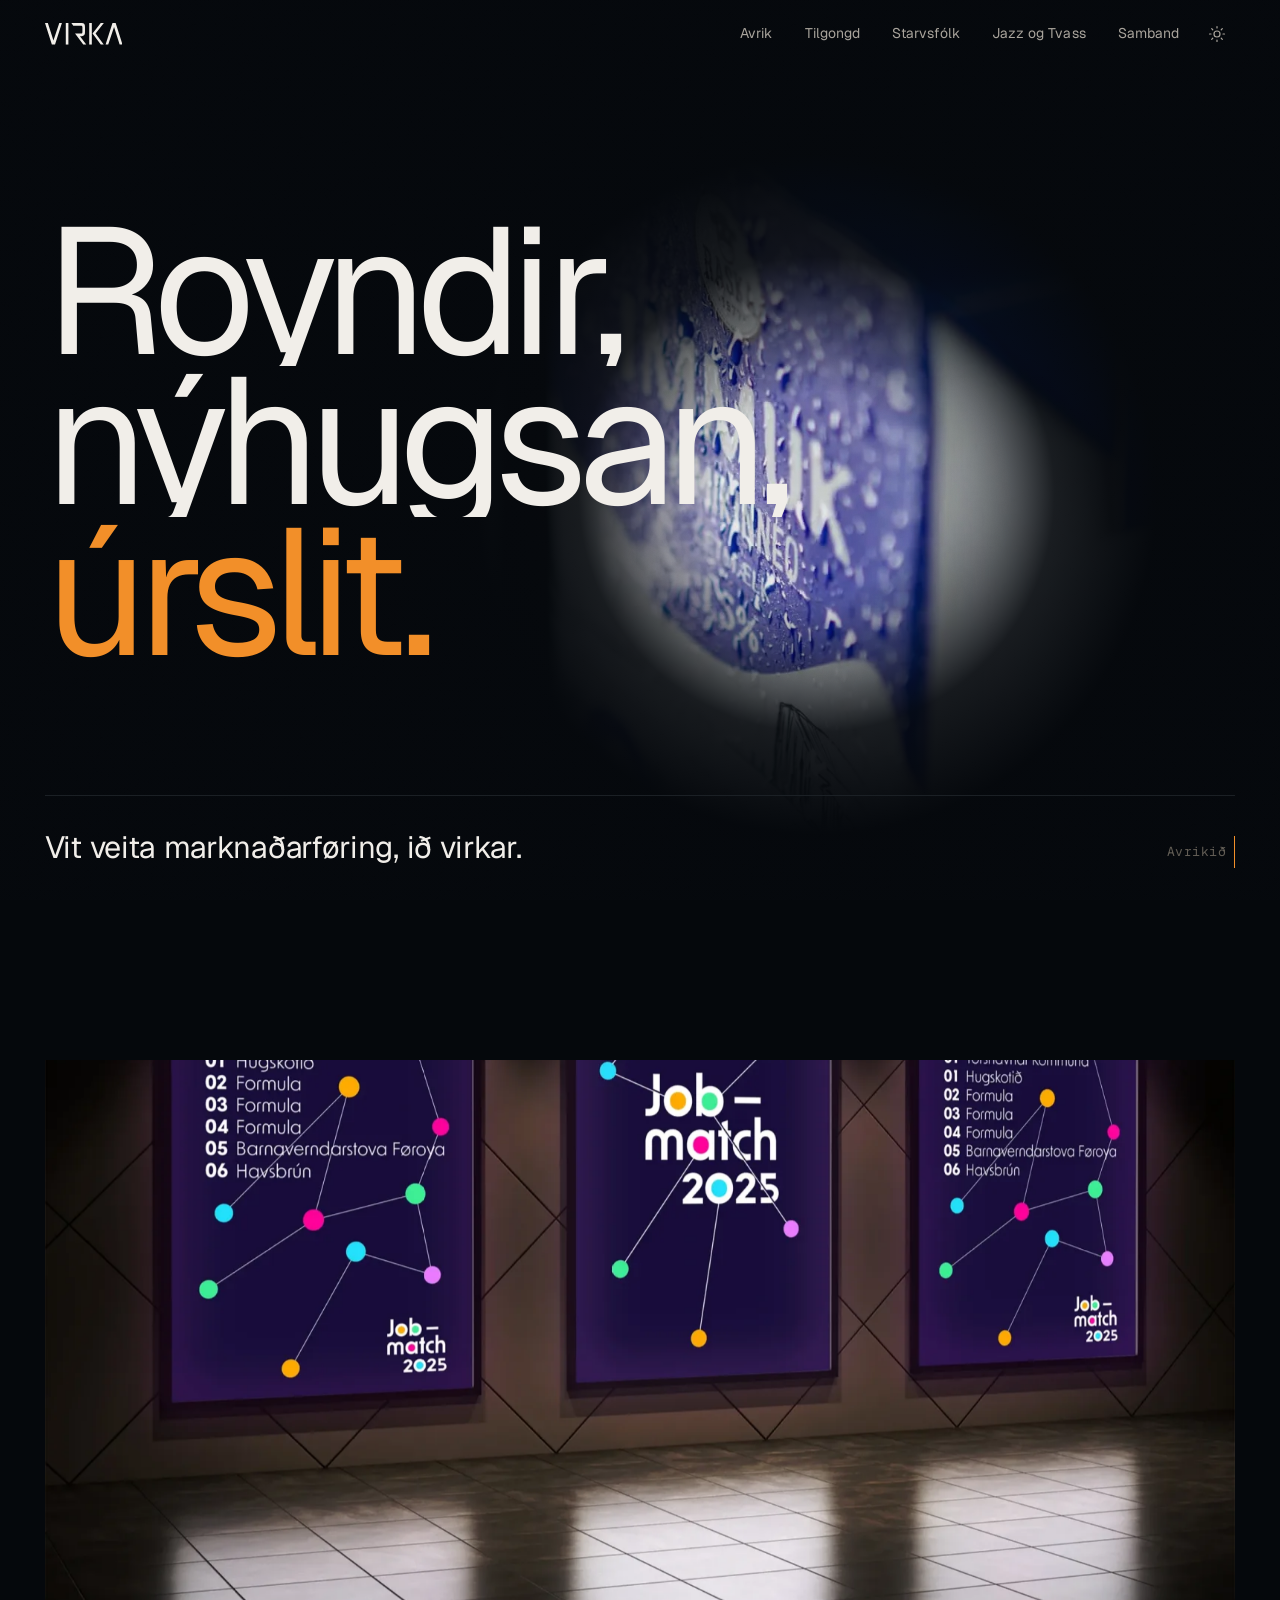
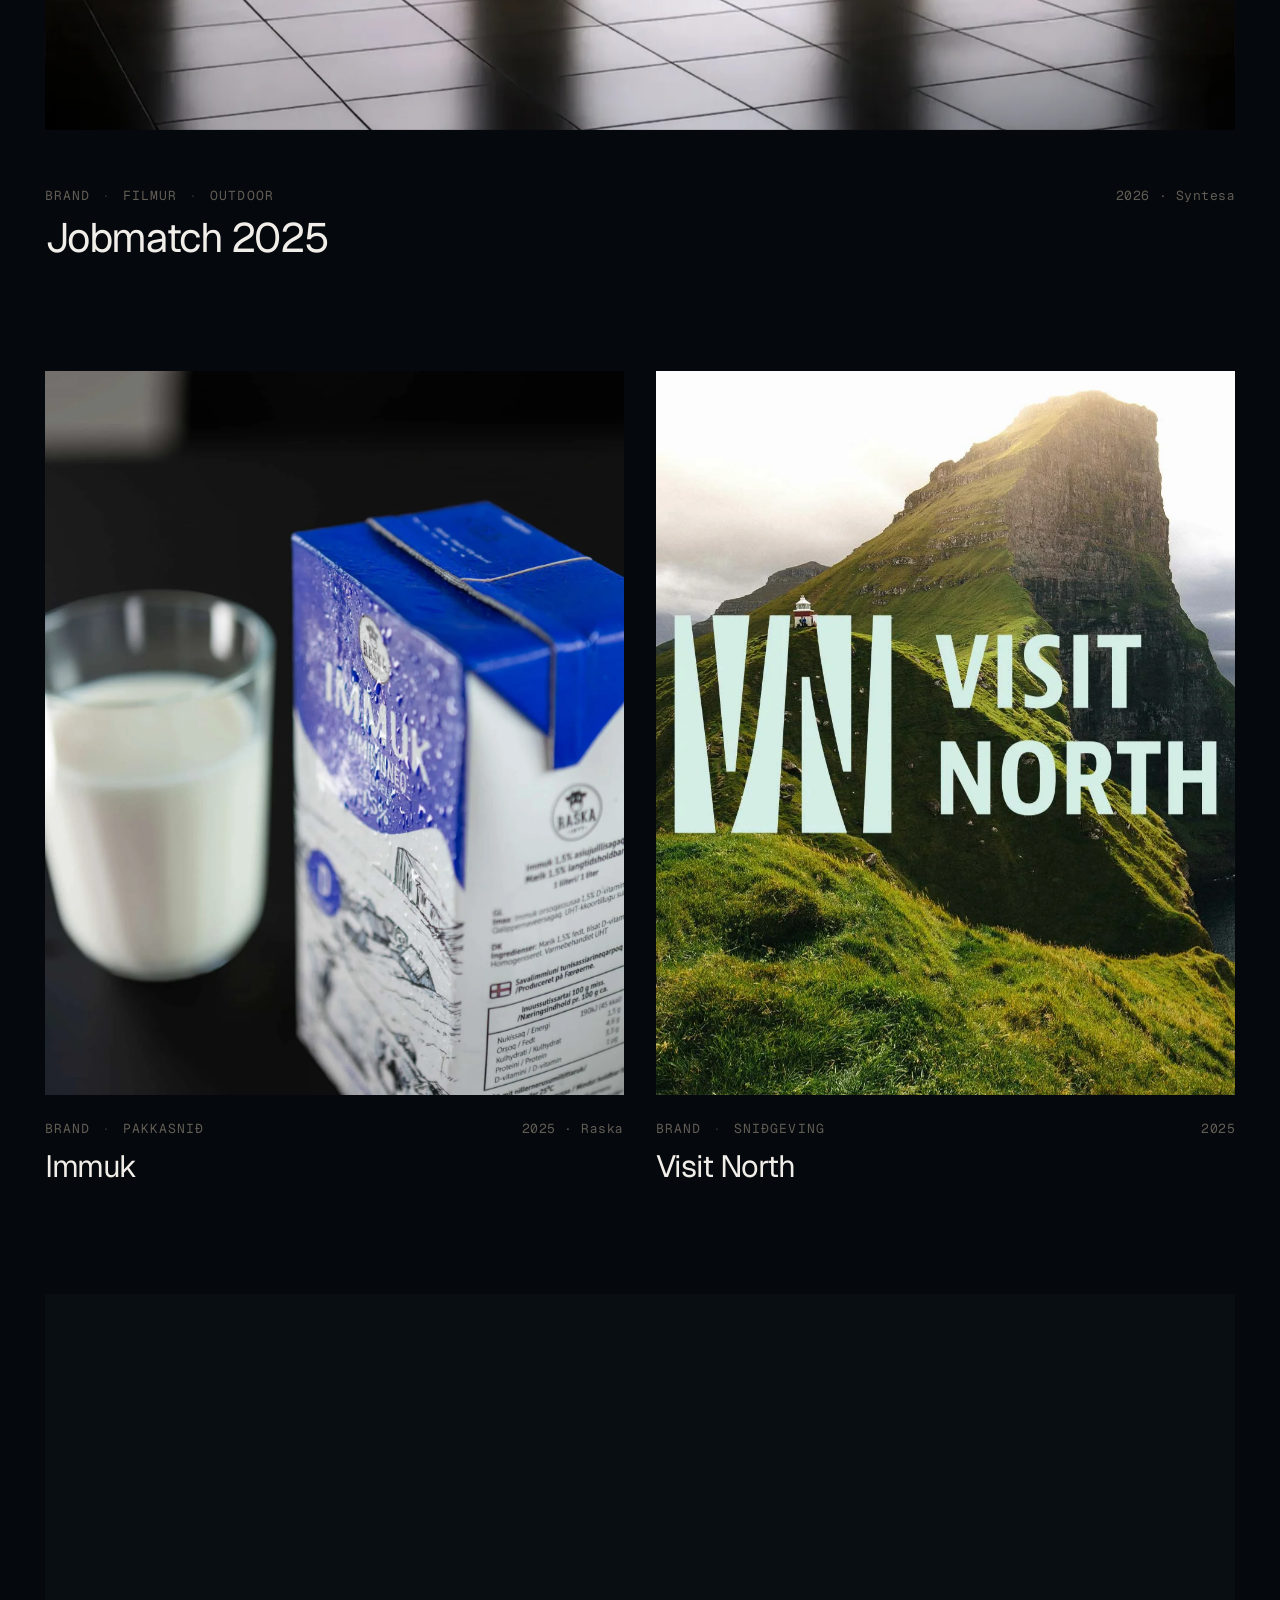
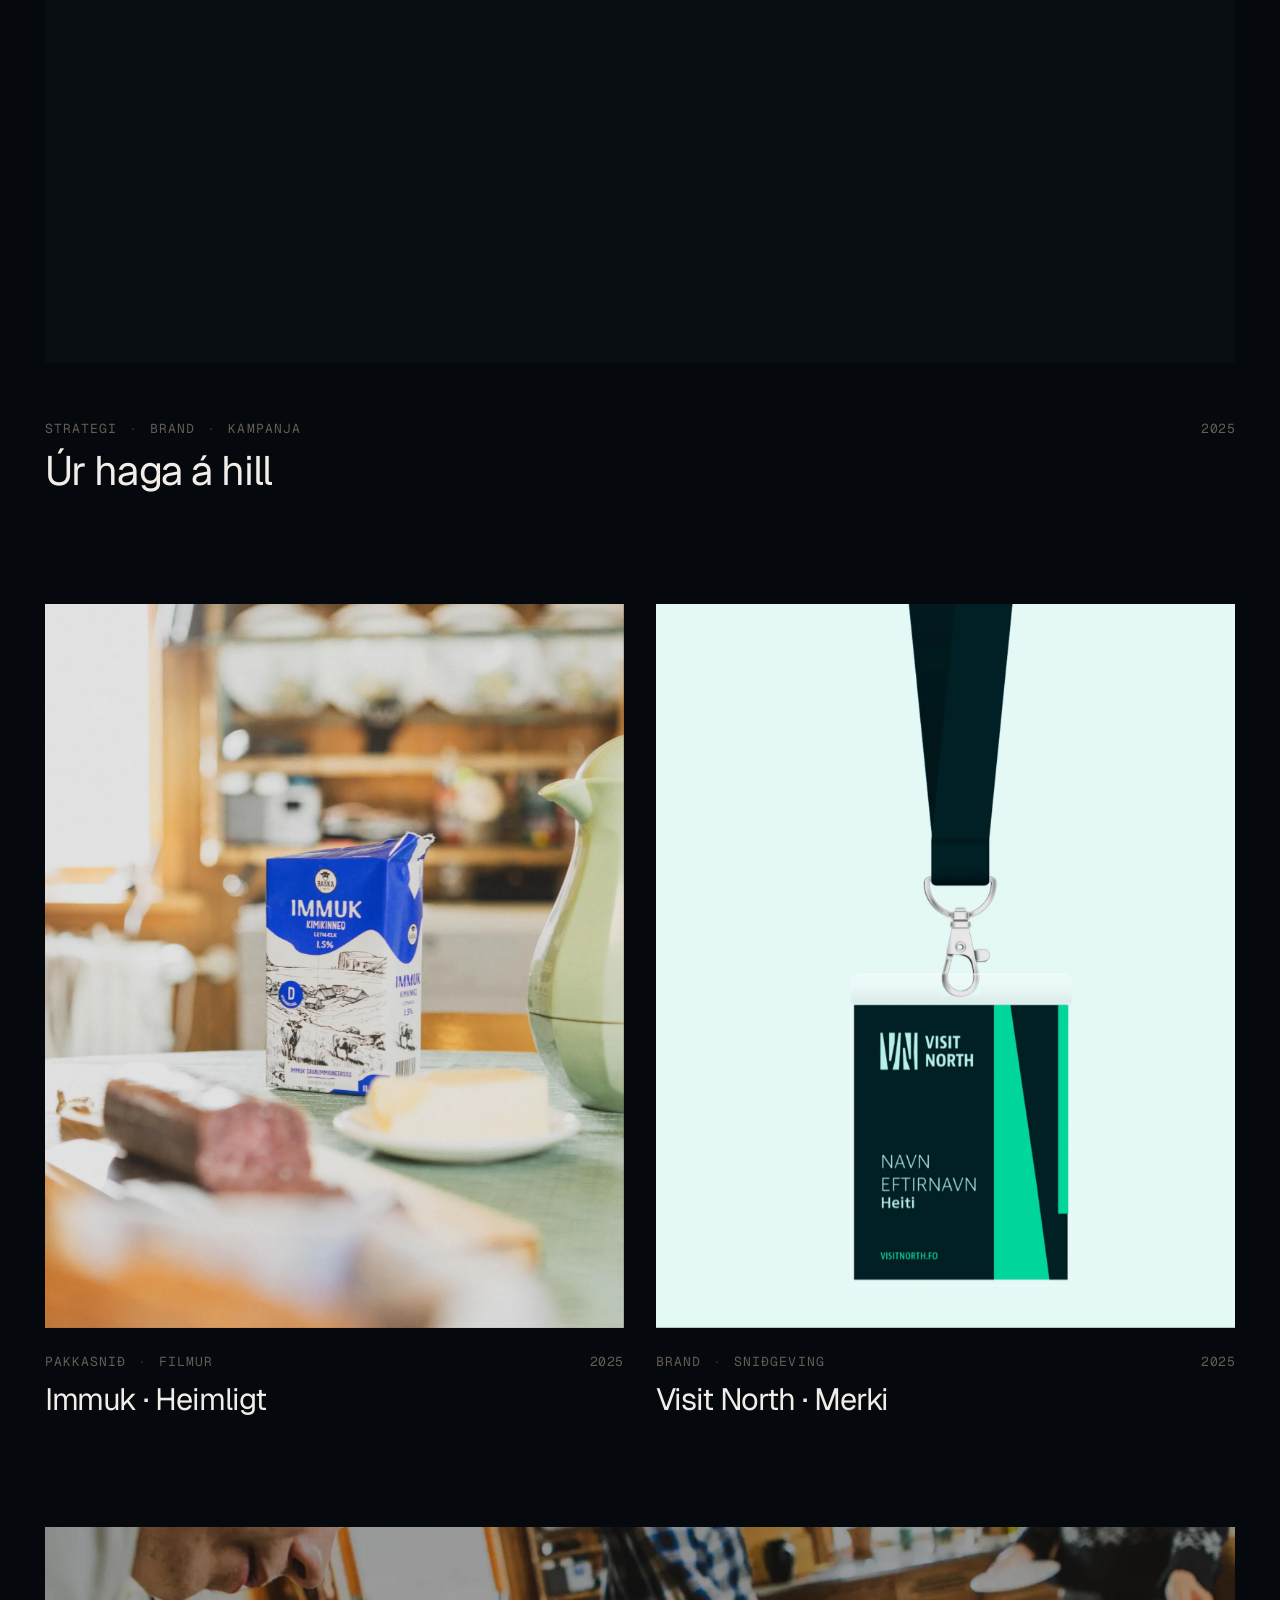
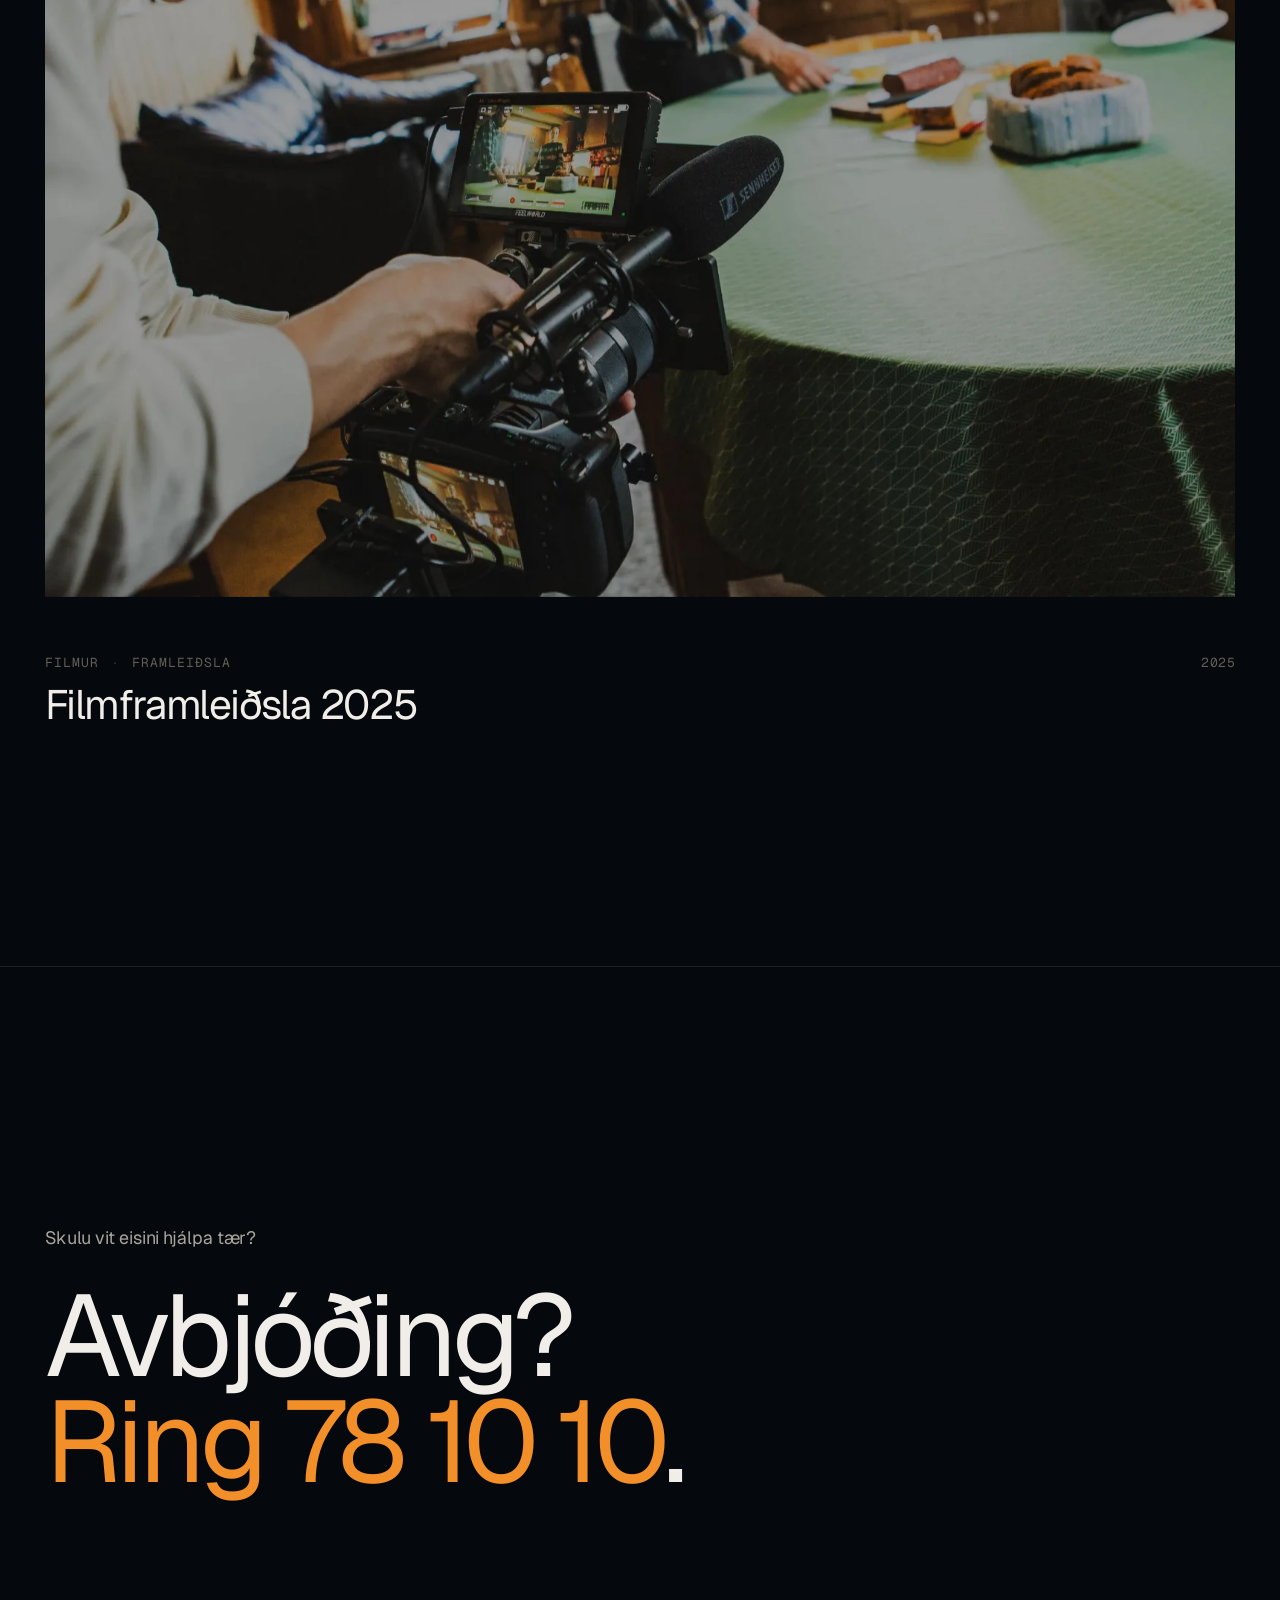
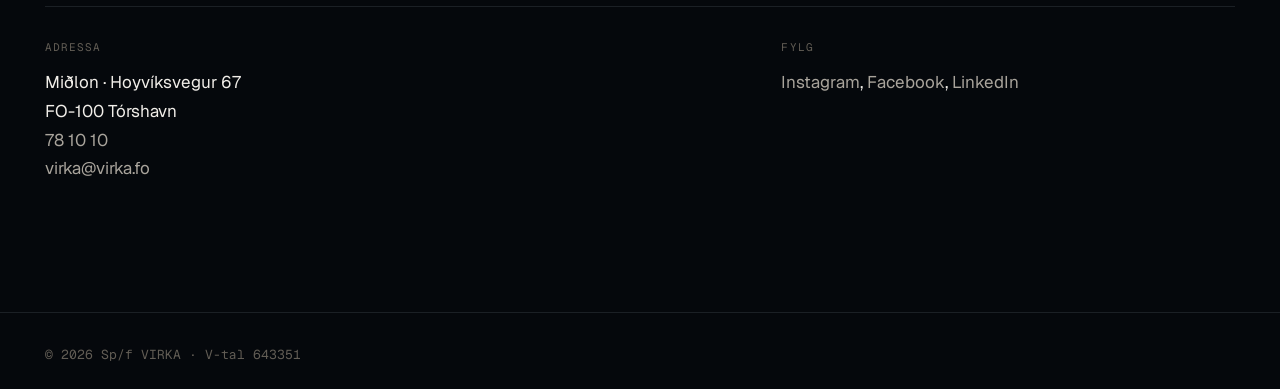
==== commit 35010bf1: "Add files via upload" ====
--- a/index.html
+++ b/index.html
@@ -13,9 +13,9 @@
   } catch(e) {}
 })();
 </script>
-<title>VIRKA — Marknaðarføroyingar</title>
+<title>VIRKA / Marknaðarføroyingar</title>
 <meta name="description" content="Royndir, nýhugsan, úrslit. Marknaðarstovan í Tórshavn, ið veitir marknaðarføring, ið virkar.">
-<meta property="og:title" content="VIRKA — Royndir, nýhugsan, úrslit.">
+<meta property="og:title" content="VIRKA, Royndir, nýhugsan, úrslit.">
 <meta property="og:description" content="Marknaðarstovan, ið veitir marknaðarføring, ið virkar.">
 <meta property="og:type" content="website">
 <meta name="theme-color" content="#181d27">
@@ -42,7 +42,9 @@
   <div class="header-right">
     <nav class="nav" aria-label="Høvuðsleiðing">
     <a href="avrik.html">Avrik</a>
+    <a href="tilgongd.html">Tilgongd</a>
     <a href="#starvsfolk">Starvsfólk</a>
+    <a href="jazz-og-tvass.html">Jazz og Tvass</a>
     <a href="#samband">Samband</a>
   </nav>
     <button class="theme-toggle" type="button" aria-label="Skift tema">
@@ -63,7 +65,9 @@
   <ul class="mobile-nav-list">
     <li><a href="index.html">Heim</a></li>
     <li><a href="avrik.html">Avrik</a></li>
+    <li><a href="tilgongd.html">Tilgongd</a></li>
     <li><a href="#starvsfolk">Starvsfólk</a></li>
+    <li><a href="jazz-og-tvass.html">Jazz og Tvass</a></li>
     <li><a href="#samband">Samband</a></li>
   </ul>
 </div>
@@ -103,7 +107,7 @@
       </div>
     </div>
 
-    <span class="hero-hint" aria-hidden="true">Flyt músina — síggj avrikið</span>
+    <span class="hero-hint" aria-hidden="true">Flyt músina, síggj avrikið</span>
   </section>
 
   <!-- WORK -->
@@ -119,7 +123,7 @@
         </a>
         <div class="tile-caption">
           <div class="left">
-            <p class="tile-tag"><span>Brand</span><span>Filmur</span><span>Rúmligt</span></p>
+            <p class="tile-tag"><span>Brand</span><span>Filmur</span><span>Outdoor</span></p>
             <h2 class="tile-title transition-title-jobmatch">Jobmatch 2025</h2>
           </div>
           <span class="tile-year">2026 · Syntesa</span>
@@ -130,7 +134,7 @@
       <div class="case-row two-up">
 
         <article class="reveal">
-          <a href="#" class="tile portrait" aria-label="Immuk">
+          <a href="immuk.html" class="tile portrait" aria-label="Immuk">
             <div class="tile-media transition-media-immuk">
               <video autoplay muted loop playsinline preload="metadata"
                      poster="assets/cases/immuk-1.webp">
@@ -166,7 +170,7 @@
 
       <!-- 03: Full — Úr haga á hill -->
       <article class="case-row reveal">
-        <a href="#" class="tile full" aria-label="Úr haga á hill">
+        <a href="ur-haga-a-hill.html" class="tile full" aria-label="Úr haga á hill">
           <div class="tile-media">
             <video autoplay muted loop playsinline preload="metadata">
               <source src="assets/cases/haga-video.mp4" type="video/mp4">
@@ -186,7 +190,7 @@
       <div class="case-row two-up">
 
         <article class="reveal">
-          <a href="#" class="tile portrait" aria-label="Immuk, heimligt">
+          <a href="immuk.html" class="tile portrait" aria-label="Immuk, heimligt">
             <div class="tile-media">
               <img src="assets/cases/immuk-2.webp" alt="Immuk pakka" loading="lazy">
             </div>
@@ -219,7 +223,7 @@
 
       <!-- 05: Full — Production -->
       <article class="case-row reveal">
-        <a href="#" class="tile full" aria-label="Filmframleiðsla">
+        <a href="filmframleidsla.html" class="tile full" aria-label="Filmframleiðsla">
           <div class="tile-media">
             <img src="assets/cases/production.webp" alt="Filmframleiðsla hjá VIRKA" loading="lazy">
           </div>
@@ -246,11 +250,12 @@
       <dl class="contact-meta">
         <div>
           <dt>Adressa</dt>
-          <dd>Miðlon · Hoyvíksvegur 67<br>FO-100 Tórshavn</dd>
-        </div>
-        <div>
-          <dt>E-postur</dt>
-          <dd><a href="mailto:virka@virka.fo">virka@virka.fo</a></dd>
+          <dd>
+            Miðlon · Hoyvíksvegur 67<br>
+            FO-100 Tórshavn<br>
+            <a href="tel:+298781010">78 10 10</a><br>
+            <a href="mailto:virka@virka.fo">virka@virka.fo</a>
+          </dd>
         </div>
         <div>
           <dt>Fylg</dt>
@@ -296,7 +301,7 @@
       <article class="staff-card">
         <div class="staff-photo">
           <img class="photo-base"  src="assets/staff/bardur.webp"        alt="Bárður Mikkelsen" loading="lazy">
-          <img class="photo-hover" src="assets/staff/bardur-hover.webp"  alt="" loading="lazy" aria-hidden="true">
+          <div class="photo-hover-wrap"><img class="photo-hover-img" src="assets/staff/bardur-hover.webp"  alt="" loading="lazy" aria-hidden="true"></div>
         </div>
         <div class="staff-caption">
           <p class="staff-name">Bárður Mikkelsen</p>
@@ -311,7 +316,7 @@
       <article class="staff-card">
         <div class="staff-photo">
           <img class="photo-base"  src="assets/staff/benjamin.webp"        alt="Benjamin Hansen" loading="lazy">
-          <img class="photo-hover" src="assets/staff/benjamin-hover.webp"  alt="" loading="lazy" aria-hidden="true">
+          <div class="photo-hover-wrap"><img class="photo-hover-img" src="assets/staff/benjamin-hover.webp"  alt="" loading="lazy" aria-hidden="true"></div>
         </div>
         <div class="staff-caption">
           <p class="staff-name">Benjamin Hansen</p>
@@ -326,7 +331,7 @@
       <article class="staff-card">
         <div class="staff-photo">
           <img class="photo-base"  src="assets/staff/hans.webp"        alt="Hans Ravnsfjall" loading="lazy">
-          <img class="photo-hover" src="assets/staff/hans-hover.webp"  alt="" loading="lazy" aria-hidden="true">
+          <div class="photo-hover-wrap"><img class="photo-hover-img" src="assets/staff/hans-hover.webp"  alt="" loading="lazy" aria-hidden="true"></div>
         </div>
         <div class="staff-caption">
           <p class="staff-name">Hans Ravnsfjall</p>
@@ -341,7 +346,7 @@
       <article class="staff-card">
         <div class="staff-photo">
           <img class="photo-base"  src="assets/staff/janus.webp"        alt="Janus Kampmann" loading="lazy">
-          <img class="photo-hover" src="assets/staff/janus-hover.webp"  alt="" loading="lazy" aria-hidden="true">
+          <div class="photo-hover-wrap"><img class="photo-hover-img" src="assets/staff/janus-hover.webp"  alt="" loading="lazy" aria-hidden="true"></div>
         </div>
         <div class="staff-caption">
           <p class="staff-name">Janus Kampmann</p>
@@ -356,7 +361,7 @@
       <article class="staff-card">
         <div class="staff-photo">
           <img class="photo-base"  src="assets/staff/johanna.webp"        alt="Jóhanna Langgaard" loading="lazy">
-          <img class="photo-hover" src="assets/staff/johanna-hover.webp"  alt="" loading="lazy" aria-hidden="true">
+          <div class="photo-hover-wrap"><img class="photo-hover-img" src="assets/staff/johanna-hover.webp"  alt="" loading="lazy" aria-hidden="true"></div>
         </div>
         <div class="staff-caption">
           <p class="staff-name">Jóhanna Langgaard</p>
@@ -371,7 +376,7 @@
       <article class="staff-card">
         <div class="staff-photo">
           <img class="photo-base"  src="assets/staff/mary.webp"        alt="Marý Jensen" loading="lazy">
-          <img class="photo-hover" src="assets/staff/mary-hover.webp"  alt="" loading="lazy" aria-hidden="true">
+          <div class="photo-hover-wrap"><img class="photo-hover-img" src="assets/staff/mary-hover.webp"  alt="" loading="lazy" aria-hidden="true"></div>
         </div>
         <div class="staff-caption">
           <p class="staff-name">Marý Jensen</p>
@@ -386,7 +391,7 @@
       <article class="staff-card">
         <div class="staff-photo">
           <img class="photo-base"  src="assets/staff/rokur.webp"        alt="Rókur J. Jakobsen" loading="lazy">
-          <img class="photo-hover" src="assets/staff/rokur-hover.webp"  alt="" loading="lazy" aria-hidden="true">
+          <div class="photo-hover-wrap"><img class="photo-hover-img" src="assets/staff/rokur-hover.webp"  alt="" loading="lazy" aria-hidden="true"></div>
         </div>
         <div class="staff-caption">
           <p class="staff-name">Rókur J. Jakobsen</p>
@@ -401,7 +406,7 @@
       <article class="staff-card">
         <div class="staff-photo">
           <img class="photo-base"  src="assets/staff/sarah.webp"        alt="Sarah Vejbæk" loading="lazy">
-          <img class="photo-hover" src="assets/staff/sarah-hover.webp"  alt="" loading="lazy" aria-hidden="true">
+          <div class="photo-hover-wrap"><img class="photo-hover-img" src="assets/staff/sarah-hover.webp"  alt="" loading="lazy" aria-hidden="true"></div>
         </div>
         <div class="staff-caption">
           <p class="staff-name">Sarah Vejbæk</p>
@@ -416,7 +421,7 @@
       <article class="staff-card">
         <div class="staff-photo">
           <img class="photo-base"  src="assets/staff/torkil.webp"        alt="Torkil Johannesen" loading="lazy">
-          <img class="photo-hover" src="assets/staff/torkil-hover.webp"  alt="" loading="lazy" aria-hidden="true">
+          <div class="photo-hover-wrap"><img class="photo-hover-img" src="assets/staff/torkil-hover.webp"  alt="" loading="lazy" aria-hidden="true"></div>
         </div>
         <div class="staff-caption">
           <p class="staff-name">Torkil Johannesen</p>
@@ -446,6 +451,7 @@
   </div>
 </footer>
 
+<script src="https://cdn.jsdelivr.net/npm/gsap@3.12.5/dist/gsap.min.js"></script>
 <script src="script.js"></script>
 </body>
 </html>
--- a/styles.css
+++ b/styles.css
@@ -660,12 +660,11 @@
 }
 
 .contact-eyebrow {
-  font-family: var(--font-mono);
-  font-size: var(--t-small);
-  letter-spacing: 0.1em;
-  text-transform: uppercase;
-  color: var(--ink-3);
-  margin-bottom: var(--s-8);
+  font-size: clamp(1.0625rem, 1.4vw, 1.25rem);
+  letter-spacing: -0.005em;
+  color: var(--ink-2);
+  margin-bottom: var(--s-6);
+  line-height: 1.4;
 }
 
 .contact-title {
@@ -698,8 +697,8 @@
 
 .contact-meta {
   display: grid;
-  grid-template-columns: repeat(3, 1fr);
-  gap: var(--s-6);
+  grid-template-columns: 1.5fr 1fr;
+  gap: var(--s-8);
   padding-top: var(--s-6);
   border-top: 1px solid var(--rule);
 }
@@ -710,10 +709,11 @@
   text-transform: uppercase;
   letter-spacing: 0.1em;
   color: var(--ink-3);
-  margin-bottom: var(--s-2);
-}
-
-.contact-meta dd { font-size: var(--t-body); margin: 0; color: var(--ink); }
+  margin-bottom: var(--s-3);
+}
+
+.contact-meta dd { font-size: var(--t-body); margin: 0; color: var(--ink); line-height: 1.7; }
+.contact-meta dd a { color: var(--ink-2); transition: color 0.2s var(--ease-out-quart); }
 .contact-meta dd a:hover { color: var(--accent); }
 
 @media (max-width: 760px) {
@@ -877,14 +877,18 @@
 
 .staff-card { position: relative; }
 
-/* The hover crossfade — pure CSS, no WebGL, no fragility.
-   Base image always rendered. Hover image fades in on top.
-   A subtle scale on both gives the move some tactility. */
+/* Staff photo: base image always rendered. Hover image sits on top inside
+   .photo-hover-wrap which has a clip-path animated by GSAP on hover.
+
+   Fallback (no JS, reduced-motion): pure CSS opacity crossfade.
+   Enhanced (with GSAP): diagonal clip-path reveal that wipes from the
+   cursor entry corner across the portrait. */
 .staff-photo {
   position: relative;
   aspect-ratio: 3 / 4;
   overflow: hidden;
   background: oklch(96% 0.005 80);
+  isolation: isolate;
 }
 
 .staff-photo img {
@@ -894,50 +898,103 @@
   height: 100%;
   object-fit: cover;
   object-position: center top;
-  transition: opacity 0.7s var(--ease-out-quart), transform 1.4s var(--ease-out-quart);
-  will-change: opacity, transform;
-}
-
-.staff-photo .photo-hover { opacity: 0; }
-
+}
+
+.staff-photo .photo-base {
+  z-index: 1;
+  transform-origin: center;
+}
+
+/* The hover image lives inside a wrapper so we can clip-path the wrapper
+   without affecting the image inside (which keeps its own scale/transform). */
+.staff-photo .photo-hover-wrap {
+  position: absolute;
+  inset: 0;
+  z-index: 2;
+  pointer-events: none;
+  /* When GSAP isn't running, default to hidden via clip-path so CSS hover
+     can override; ensures no flash of double-image on slow connections. */
+  clip-path: polygon(100% 0, 100% 0, 100% 0, 100% 0);
+  will-change: clip-path;
+}
+
+.staff-photo .photo-hover-wrap img {
+  width: 100%;
+  height: 100%;
+  object-fit: cover;
+  object-position: center top;
+  transform-origin: center;
+  will-change: transform;
+}
+
+/* CSS fallback for no-JS, no-GSAP, or reduced motion.
+   When the body has the .js-gsap-ready class, this fallback steps aside
+   and GSAP takes over entirely. */
 @media (hover: hover) {
-  .staff-card:hover .staff-photo .photo-base  { opacity: 0; transform: scale(1.02); }
-  .staff-card:hover .staff-photo .photo-hover { opacity: 1; transform: scale(1.02); }
-}
-
-.staff-caption { margin-top: var(--s-3); }
+  body:not(.js-gsap-ready) .staff-card:hover .photo-hover-wrap {
+    clip-path: polygon(0 0, 100% 0, 100% 100%, 0 100%);
+    transition: clip-path 0.6s var(--ease-out-quart);
+  }
+  body:not(.js-gsap-ready) .staff-photo .photo-hover-wrap {
+    transition: clip-path 0.6s var(--ease-out-quart);
+  }
+  body:not(.js-gsap-ready) .staff-card:hover .photo-base {
+    transform: scale(1.03);
+    transition: transform 1.2s var(--ease-out-quart);
+  }
+}
+
+@media (prefers-reduced-motion: reduce) {
+  /* When reduced motion is requested, GSAP is bypassed and we use a
+     simple opacity crossfade. */
+  .staff-photo .photo-hover-wrap {
+    clip-path: none !important;
+    opacity: 0;
+    transition: opacity 0.3s var(--ease-out-quart);
+  }
+  .staff-card:hover .photo-hover-wrap { opacity: 1; }
+}
+
+.staff-caption { margin-top: var(--s-4); }
 
 .staff-name {
-  font-size: 1.0625rem;
+  font-size: 1.375rem;
   font-weight: 500;
-  letter-spacing: -0.015em;
+  letter-spacing: -0.02em;
+  line-height: 1.1;
   margin: 0;
 }
 
 .staff-role {
   font-family: var(--font-mono);
-  font-size: var(--t-small);
+  font-size: 0.875rem;
   color: var(--ink-2);
   letter-spacing: 0.02em;
-  margin: 2px 0 0;
+  margin: 4px 0 0;
 }
 
 .staff-contact {
   font-family: var(--font-mono);
-  font-size: 0.75rem;
-  color: var(--ink-3);
-  letter-spacing: 0.02em;
-  line-height: 1.5;
-  margin: var(--s-2) 0 0;
+  font-size: 0.9375rem;
+  color: var(--ink-2);
+  letter-spacing: 0.01em;
+  line-height: 1.7;
+  margin: var(--s-4) 0 var(--s-5);
   font-variant-numeric: tabular-nums;
 }
 
 .staff-contact a {
   color: var(--ink-2);
   transition: color 0.3s var(--ease-out-quart);
+  display: inline-block;
 }
 
 .staff-contact a:hover { color: var(--accent); }
+
+/* Extra breathing room between the phone and email lines */
+.staff-contact a + br + a {
+  margin-top: 2px;
+}
 
 .staff-overlay-foot {
   margin-top: var(--s-12);
@@ -1200,16 +1257,26 @@
 .detail-section:first-of-type { border-top: 0; }
 
 .detail-section h2 {
-  font-family: var(--font-mono);
-  font-size: var(--t-eyebrow);
-  text-transform: uppercase;
-  letter-spacing: 0.12em;
-  color: var(--ink-3);
+  font-size: clamp(0.875rem, 1.1vw, 1rem);
+  letter-spacing: 0.02em;
+  color: var(--ink-2);
   font-weight: 500;
   margin: 0;
   position: sticky;
   top: 6rem;
   align-self: start;
+  text-transform: none;
+}
+
+.detail-section h2::before {
+  content: "";
+  display: inline-block;
+  width: 24px;
+  height: 1px;
+  background: currentColor;
+  margin-right: var(--s-3);
+  margin-bottom: 0.32em;
+  vertical-align: middle;
 }
 
 .detail-section .body-text {
@@ -1250,11 +1317,10 @@
 .pull cite {
   display: block;
   font-style: normal;
-  font-family: var(--font-mono);
-  font-size: var(--t-small);
-  letter-spacing: 0.06em;
-  color: var(--ink-3);
-  margin-top: var(--s-8);
+  font-size: 1rem;
+  letter-spacing: -0.005em;
+  color: var(--ink-2);
+  margin-top: var(--s-6);
 }
 
 .detail-media {
@@ -1324,12 +1390,11 @@
 }
 
 .case-cta .case-cta-eyebrow {
-  font-family: var(--font-mono);
-  font-size: var(--t-small);
-  letter-spacing: 0.1em;
-  text-transform: uppercase;
-  color: var(--ink-3);
+  font-size: clamp(1rem, 1.3vw, 1.1875rem);
+  letter-spacing: -0.005em;
+  color: var(--ink-2);
   margin: 0 0 var(--s-5);
+  line-height: 1.4;
 }
 
 .case-cta .case-cta-title {
@@ -1370,55 +1435,54 @@
    ========================================================= */
 
 /* The intro sits ABOVE .next-case as a clear handoff:
-   "you're done with that case — here's the next one." */
+   "you're done with that case, here's the next one." */
 .next-case-intro {
   position: relative;
   z-index: 2;
-  padding: var(--s-8) var(--gutter) var(--s-6);
+  padding: var(--s-10) var(--gutter) var(--s-6);
   max-width: var(--max);
   margin: 0 auto;
-  display: grid;
-  grid-template-columns: auto 1fr;
-  gap: var(--s-6);
-  align-items: baseline;
+  display: flex;
+  flex-direction: column;
+  gap: var(--s-4);
   border-top: 1px solid var(--rule);
 }
 
 .next-case-intro .label {
   font-family: var(--font-mono);
-  font-size: var(--t-small);
-  letter-spacing: 0.14em;
+  font-size: 0.8125rem;
+  letter-spacing: 0.16em;
   text-transform: uppercase;
   color: var(--accent);
   display: inline-flex;
   align-items: center;
   gap: var(--s-3);
-  white-space: nowrap;
   margin: 0;
+  font-weight: 500;
 }
 
 .next-case-intro .label::before {
   content: "";
   display: inline-block;
-  width: 28px;
+  width: 36px;
   height: 1px;
   background: var(--accent);
 }
 
 .next-case-intro .lead-in {
-  font-size: var(--t-body);
-  color: var(--ink-2);
+  font-size: clamp(1.5rem, 2.6vw, 2.25rem);
+  color: var(--ink);
   margin: 0;
-  letter-spacing: -0.005em;
-  line-height: 1.5;
-  max-width: 56ch;
+  letter-spacing: -0.015em;
+  line-height: 1.2;
+  max-width: 28ch;
+  font-weight: 400;
 }
 
 @media (max-width: 760px) {
   .next-case-intro {
-    grid-template-columns: 1fr;
+    padding: var(--s-8) var(--gutter) var(--s-4);
     gap: var(--s-3);
-    padding: var(--s-6) var(--gutter) var(--s-4);
   }
 }
 
@@ -1609,3 +1673,671 @@
     animation-duration: 0.001ms !important;
   }
 }
+
+/* =========================================================
+   FRAMFERÐ — process page scrollytelling
+   ========================================================= */
+
+/* Lock body height while page is active so scroll feels deliberate.
+   Don't override anything global; only when .page-framferd is on body. */
+body.page-framferd {
+  /* The bg layer uses --bg-stage which we animate via GSAP.
+     Default starting tint matches the rest of the dark site. */
+  --bg-stage: oklch(13% 0.012 250);
+  background: var(--bg-stage);
+}
+
+/* The fixed colour layer behind everything. */
+.framferd-bg {
+  position: fixed;
+  inset: 0;
+  z-index: 0;
+  background: var(--bg-stage);
+  transition: background 0.6s var(--ease-out-quart);
+  pointer-events: none;
+}
+
+main.framferd {
+  position: relative;
+  z-index: 1;
+}
+
+/* Each stage is one viewport tall. GSAP will pin sections that need
+   pinning; the structural height is set by min-height. */
+.framferd-stage {
+  position: relative;
+  min-height: 100svh;
+  display: flex;
+  align-items: center;
+  justify-content: center;
+  padding: var(--s-12) var(--gutter);
+  isolation: isolate;
+}
+
+.stage-inner {
+  position: relative;
+  width: 100%;
+  max-width: var(--max);
+  margin: 0 auto;
+  text-align: center;
+}
+
+/* Stage number — tiny mono in corner-ish position */
+.stage-number {
+  font-family: var(--font-mono);
+  font-size: 0.8125rem;
+  letter-spacing: 0.18em;
+  text-transform: uppercase;
+  color: var(--ink-3);
+  margin: 0 0 var(--s-8);
+}
+
+.stage-eyebrow {
+  font-family: var(--font-mono);
+  font-size: 0.875rem;
+  letter-spacing: 0.16em;
+  text-transform: uppercase;
+  color: var(--accent);
+  margin: 0 0 var(--s-6);
+  font-weight: 500;
+}
+
+/* Stage 0: opening statement */
+.stage-intro .stage-lede {
+  font-size: clamp(2rem, 5vw, 4.5rem);
+  font-weight: 400;
+  letter-spacing: -0.035em;
+  line-height: 1.1;
+  margin: 0 auto;
+  max-width: 22ch;
+  color: var(--ink);
+}
+
+.stage-intro .stage-cue {
+  font-family: var(--font-mono);
+  font-size: 0.8125rem;
+  letter-spacing: 0.16em;
+  text-transform: uppercase;
+  color: var(--ink-3);
+  margin: var(--s-12) 0 0;
+  position: relative;
+  display: inline-block;
+}
+
+.stage-intro .stage-cue::after {
+  content: "";
+  display: block;
+  width: 1px;
+  height: 40px;
+  background: var(--ink-3);
+  margin: var(--s-3) auto 0;
+  transform-origin: top;
+  animation: scroll-cue 2.4s var(--ease-out-quart) infinite;
+}
+
+@keyframes scroll-cue {
+  0%   { transform: scaleY(0); opacity: 0; }
+  40%  { transform: scaleY(1); opacity: 1; }
+  100% { transform: scaleY(1) translateY(40px); opacity: 0; }
+}
+
+/* Stages 1–5: the giant verb pages */
+.stage-verb {
+  overflow: hidden;
+}
+
+.stage-verb .stage-word {
+  /* This is the centerpiece — huge type. */
+  font-size: clamp(4rem, 16vw, 18rem);
+  font-weight: 400;
+  letter-spacing: -0.055em;
+  line-height: 0.88;
+  margin: 0;
+  color: var(--ink);
+  text-align: center;
+  position: relative;
+  will-change: transform, opacity;
+}
+
+.stage-verb .stage-caption {
+  font-size: clamp(1.0625rem, 1.4vw, 1.375rem);
+  line-height: 1.45;
+  letter-spacing: -0.005em;
+  color: var(--ink-2);
+  margin: var(--s-8) auto 0;
+  max-width: 44ch;
+}
+
+/* Stage 6: the philosophy paragraph */
+.stage-prose .prose-block {
+  display: flex;
+  flex-direction: column;
+  align-items: center;
+  gap: var(--s-3);
+  margin: var(--s-8) auto 0;
+  max-width: 32ch;
+}
+
+.stage-prose .line {
+  font-size: clamp(1.625rem, 3.6vw, 3.25rem);
+  font-weight: 400;
+  letter-spacing: -0.025em;
+  line-height: 1.15;
+  margin: 0;
+  color: var(--ink-2);
+  opacity: 0;
+  transform: translateY(20px);
+  /* GSAP animates these in. CSS just sets the resting state. */
+}
+
+.stage-prose .line.line-final {
+  color: var(--ink);
+  margin-top: var(--s-4);
+  font-size: clamp(1.875rem, 4vw, 3.75rem);
+  letter-spacing: -0.03em;
+}
+
+/* Stage 7: CTA — amber payoff */
+.stage-cta {
+  /* The background variable goes to amber for this stage; the text
+     should sit on top regardless. */
+}
+
+.stage-cta .cta-eyebrow {
+  font-size: clamp(1.125rem, 1.4vw, 1.375rem);
+  letter-spacing: -0.005em;
+  color: var(--ink);
+  margin: 0 0 var(--s-6);
+  opacity: 0.85;
+}
+
+.stage-cta .cta-title {
+  font-size: clamp(2.5rem, 8.5vw, 8rem);
+  font-weight: 400;
+  letter-spacing: -0.05em;
+  line-height: 0.95;
+  margin: 0 auto var(--s-8);
+  max-width: 14ch;
+  color: var(--ink);
+}
+
+.stage-cta .cta-title a {
+  position: relative;
+  display: inline-block;
+  border-bottom: 3px solid currentColor;
+  transition: opacity 0.3s var(--ease-out-quart);
+}
+
+.stage-cta .cta-title a:hover { opacity: 0.75; }
+
+.stage-cta .cta-foot {
+  font-size: clamp(1.125rem, 1.8vw, 1.5rem);
+  letter-spacing: -0.005em;
+  color: var(--ink);
+  opacity: 0.75;
+  margin: 0;
+}
+
+/* Reveal helpers used by GSAP. */
+.framferd .reveal-line {
+  display: inline-block;
+  overflow: hidden;
+}
+
+/* Reduced motion: kill the dramatic scroll effects, show everything calmly. */
+@media (prefers-reduced-motion: reduce) {
+  .framferd-stage {
+    min-height: auto;
+    padding: var(--s-16) var(--gutter);
+  }
+  .stage-verb .stage-word {
+    font-size: clamp(3rem, 9vw, 7rem);
+  }
+  .stage-prose .line {
+    opacity: 1;
+    transform: none;
+  }
+  .framferd-bg { display: none; }
+  body.page-framferd { background: var(--bg); }
+}
+
+/* Mobile: drop the giant-word scale a bit so it doesn't break the layout */
+@media (max-width: 720px) {
+  .stage-verb .stage-word {
+    font-size: clamp(3.5rem, 22vw, 7rem);
+  }
+}
+
+/* Light theme adjustments. The amber CTA stage needs a different
+   tint when the user has flipped to light mode. */
+:root[data-theme="light"] body.page-framferd { --bg-stage: oklch(97% 0.008 90); }
+
+/* =========================================================
+   JAZZ OG TVASS — laid-back social showroom
+   Looser grid, varied card types, hand-feel rotation jitter
+   ========================================================= */
+
+body.page-tvass {
+  /* Slightly warmer base for the laid-back register */
+  background: var(--bg);
+}
+
+/* HERO */
+.tvass-hero {
+  padding: 9rem var(--gutter) var(--s-10);
+  max-width: 1100px;
+  margin: 0 auto;
+  text-align: left;
+}
+
+.tvass-stamp {
+  font-family: var(--font-mono);
+  font-size: 0.8125rem;
+  letter-spacing: 0.18em;
+  text-transform: uppercase;
+  color: var(--ink-3);
+  margin: 0 0 var(--s-5);
+}
+
+.tvass-title {
+  font-size: clamp(3.5rem, 12vw, 11rem);
+  font-weight: 400;
+  letter-spacing: -0.055em;
+  line-height: 0.92;
+  margin: 0 0 var(--s-6);
+  color: var(--ink);
+}
+
+.tvass-title em {
+  font-style: italic;
+  font-weight: 300;
+  color: var(--accent);
+}
+
+.tvass-sub {
+  font-size: clamp(1.125rem, 1.6vw, 1.5rem);
+  line-height: 1.45;
+  letter-spacing: -0.005em;
+  color: var(--ink-2);
+  max-width: 42ch;
+  margin: 0 0 var(--s-6);
+}
+
+.tvass-meta {
+  font-family: var(--font-mono);
+  font-size: 0.875rem;
+  letter-spacing: 0.04em;
+  color: var(--ink-3);
+  display: flex;
+  flex-wrap: wrap;
+  gap: var(--s-3);
+  align-items: center;
+  margin: 0;
+}
+
+.tvass-meta a {
+  color: var(--ink-2);
+  text-decoration: underline;
+  text-decoration-thickness: 1px;
+  text-underline-offset: 3px;
+  transition: color 0.2s var(--ease-out-quart);
+}
+
+.tvass-meta a:hover { color: var(--accent); }
+
+/* FEED — masonry-style flex layout. Not actual masonry because we want
+   the reveal to follow document order; instead, a 12-col grid where each
+   post spans a deliberate number of columns. */
+.tvass-feed {
+  padding: var(--s-8) var(--gutter) var(--s-16);
+  max-width: 1400px;
+  margin: 0 auto;
+  display: grid;
+  grid-template-columns: repeat(12, 1fr);
+  gap: var(--s-5);
+  align-items: start;
+}
+
+@media (max-width: 880px) {
+  .tvass-feed { grid-template-columns: repeat(6, 1fr); gap: var(--s-4); }
+}
+@media (max-width: 540px) {
+  .tvass-feed { grid-template-columns: 1fr; }
+}
+
+/* Each post — base card */
+.post {
+  position: relative;
+  background: var(--bg-2);
+  padding: var(--s-5);
+  border-radius: 12px;
+  border: 1px solid var(--rule);
+  overflow: hidden;
+  /* Tilt set via JS from data-tilt attribute */
+  transform: rotate(var(--tilt, 0deg)) translateY(20px);
+  opacity: 0;
+  transition: box-shadow 0.4s var(--ease-out-quart);
+  will-change: transform, opacity;
+}
+
+.post.is-revealed {
+  opacity: 1;
+  transform: rotate(var(--tilt, 0deg)) translateY(0);
+}
+
+.post:hover {
+  box-shadow:
+    0 24px 40px -16px rgba(0, 0, 0, 0.4),
+    0 2px 8px rgba(0, 0, 0, 0.2);
+}
+
+.post-media {
+  position: relative;
+  overflow: hidden;
+  border-radius: 6px;
+  margin: calc(var(--s-5) * -1) calc(var(--s-5) * -1) var(--s-4);
+  background: var(--bg);
+}
+
+.post-media img {
+  width: 100%;
+  height: 100%;
+  object-fit: cover;
+  display: block;
+  transition: transform 1.6s var(--ease-out-quart);
+}
+
+.post:hover .post-media img {
+  transform: scale(1.03);
+}
+
+.post-meta {
+  font-family: var(--font-mono);
+  font-size: 0.75rem;
+  letter-spacing: 0.06em;
+  color: var(--ink-3);
+  margin: 0 0 var(--s-3);
+}
+
+.post-text {
+  font-size: 1rem;
+  line-height: 1.55;
+  letter-spacing: -0.005em;
+  color: var(--ink);
+  margin: 0 0 var(--s-3);
+}
+
+.post-text:last-child { margin-bottom: 0; }
+
+.post-tags {
+  display: flex;
+  flex-wrap: wrap;
+  gap: var(--s-2);
+  margin: var(--s-3) 0 0;
+  font-family: var(--font-mono);
+  font-size: 0.75rem;
+  color: var(--ink-3);
+}
+
+.post-tags span { color: var(--ink-2); }
+
+.post a {
+  color: var(--accent);
+  text-decoration: underline;
+  text-decoration-thickness: 1px;
+  text-underline-offset: 3px;
+}
+
+/* Card variants — different sizes via grid-column-span */
+.post-portrait {
+  grid-column: span 4;
+}
+.post-portrait .post-media {
+  aspect-ratio: 4 / 5;
+}
+
+.post-square {
+  grid-column: span 3;
+}
+.post-square .post-media {
+  aspect-ratio: 1 / 1;
+}
+
+.post-wide {
+  grid-column: span 6;
+}
+.post-wide .post-media {
+  aspect-ratio: 16 / 10;
+}
+
+.post-reel {
+  grid-column: span 3;
+}
+.post-reel .post-media {
+  aspect-ratio: 9 / 16;
+  position: relative;
+}
+.reel-badge {
+  position: absolute;
+  top: var(--s-3);
+  right: var(--s-3);
+  font-family: var(--font-mono);
+  font-size: 0.6875rem;
+  letter-spacing: 0.1em;
+  text-transform: uppercase;
+  color: var(--ink);
+  background: color-mix(in oklch, var(--bg) 80%, transparent);
+  backdrop-filter: blur(8px);
+  padding: 4px 8px;
+  border-radius: 4px;
+  z-index: 2;
+}
+
+/* Quote card — typographic, no image */
+.post-quote {
+  grid-column: span 5;
+  background: var(--bg);
+  border-color: var(--accent);
+  border-width: 1px;
+}
+
+.quote-mark {
+  font-size: 4rem;
+  line-height: 0.5;
+  color: var(--accent);
+  margin: 0 0 var(--s-3);
+  font-family: Georgia, serif;
+  opacity: 0.8;
+}
+
+.post-quote-text {
+  font-size: clamp(1.125rem, 1.5vw, 1.375rem);
+  line-height: 1.4;
+  letter-spacing: -0.005em;
+  color: var(--ink);
+  font-weight: 400;
+  margin: 0 0 var(--s-4);
+  max-width: 32ch;
+}
+
+/* Note card — sticky-note style, mono, small */
+.post-note {
+  grid-column: span 3;
+  background: var(--bg);
+  font-family: var(--font-mono);
+  padding: var(--s-5);
+}
+
+.note-text {
+  font-size: 0.875rem;
+  line-height: 1.55;
+  color: var(--ink);
+  margin: 0 0 var(--s-4);
+  letter-spacing: 0.01em;
+}
+
+.note-text em {
+  font-style: italic;
+  color: var(--ink-2);
+}
+
+/* Playlist card */
+.post-playlist {
+  grid-column: span 4;
+  background: var(--bg);
+}
+
+.playlist-title {
+  font-size: 1.75rem;
+  font-weight: 400;
+  letter-spacing: -0.035em;
+  line-height: 1;
+  margin: 0 0 var(--s-5);
+  color: var(--ink);
+}
+
+.playlist-list {
+  list-style: none;
+  margin: 0;
+  padding: 0;
+  font-family: var(--font-mono);
+  font-size: 0.8125rem;
+}
+
+.playlist-list li {
+  display: grid;
+  grid-template-columns: 2rem 1fr;
+  gap: var(--s-3);
+  padding: var(--s-2) 0;
+  border-bottom: 1px solid var(--rule);
+  align-items: baseline;
+}
+
+.playlist-list li:last-child { border-bottom: 0; }
+
+.track-no {
+  color: var(--ink-3);
+  letter-spacing: 0.04em;
+}
+
+.track-name {
+  color: var(--ink);
+  letter-spacing: 0;
+}
+
+.track-name em {
+  font-style: italic;
+  color: var(--ink-2);
+}
+
+/* Band card — sans, no image */
+.post-band {
+  grid-column: span 4;
+  background: var(--bg);
+}
+
+.band-eyebrow {
+  font-family: var(--font-mono);
+  font-size: 0.75rem;
+  letter-spacing: 0.16em;
+  text-transform: uppercase;
+  color: var(--accent);
+  margin: 0 0 var(--s-2);
+}
+
+.band-name {
+  font-size: 1.75rem;
+  font-weight: 400;
+  letter-spacing: -0.03em;
+  line-height: 1;
+  margin: 0 0 var(--s-4);
+  color: var(--ink);
+}
+
+/* Text-only — typographic post */
+.post-text-only {
+  grid-column: span 5;
+  background: transparent;
+  border: 0;
+  padding: var(--s-6) var(--s-4);
+}
+
+.post-text-only .post-text {
+  font-size: clamp(1.125rem, 1.5vw, 1.375rem);
+  line-height: 1.4;
+  color: var(--ink-2);
+  font-weight: 300;
+  letter-spacing: -0.005em;
+  max-width: 32ch;
+  margin: 0 0 var(--s-3);
+}
+
+.post-text-only .post-meta { color: var(--ink-3); }
+
+/* Sign-off — final card */
+.post-sign-off {
+  grid-column: span 12;
+  background: transparent;
+  border: 0;
+  border-top: 1px solid var(--rule);
+  border-radius: 0;
+  padding: var(--s-10) 0 0;
+  text-align: center;
+}
+
+.post-sign-off .post-text {
+  font-size: clamp(1.125rem, 1.6vw, 1.5rem);
+  line-height: 1.5;
+  color: var(--ink-2);
+  max-width: 38ch;
+  margin: 0 auto;
+}
+
+.post-sign-off .post-meta {
+  margin-bottom: var(--s-5);
+}
+
+/* Responsive: collapse the spans to fewer columns at small widths */
+@media (max-width: 1100px) {
+  .post-portrait,
+  .post-square,
+  .post-reel { grid-column: span 6; }
+
+  .post-wide,
+  .post-quote,
+  .post-playlist,
+  .post-band,
+  .post-text-only { grid-column: span 12; }
+
+  .post-note { grid-column: span 6; }
+}
+
+@media (max-width: 880px) {
+  .post-portrait,
+  .post-square,
+  .post-reel,
+  .post-note { grid-column: span 6; }
+  .post-wide,
+  .post-quote,
+  .post-playlist,
+  .post-band,
+  .post-text-only,
+  .post-sign-off { grid-column: span 6; }
+}
+
+@media (max-width: 540px) {
+  .post,
+  .post-sign-off { grid-column: 1; }
+  /* Disable tilt on mobile so layout doesn't wobble */
+  .post { --tilt: 0deg !important; }
+}
+
+/* Reduced motion: no tilt, no transform on reveal */
+@media (prefers-reduced-motion: reduce) {
+  .post {
+    --tilt: 0deg !important;
+    opacity: 1;
+    transform: none;
+  }
+  .post.is-revealed { transform: none; }
+}
